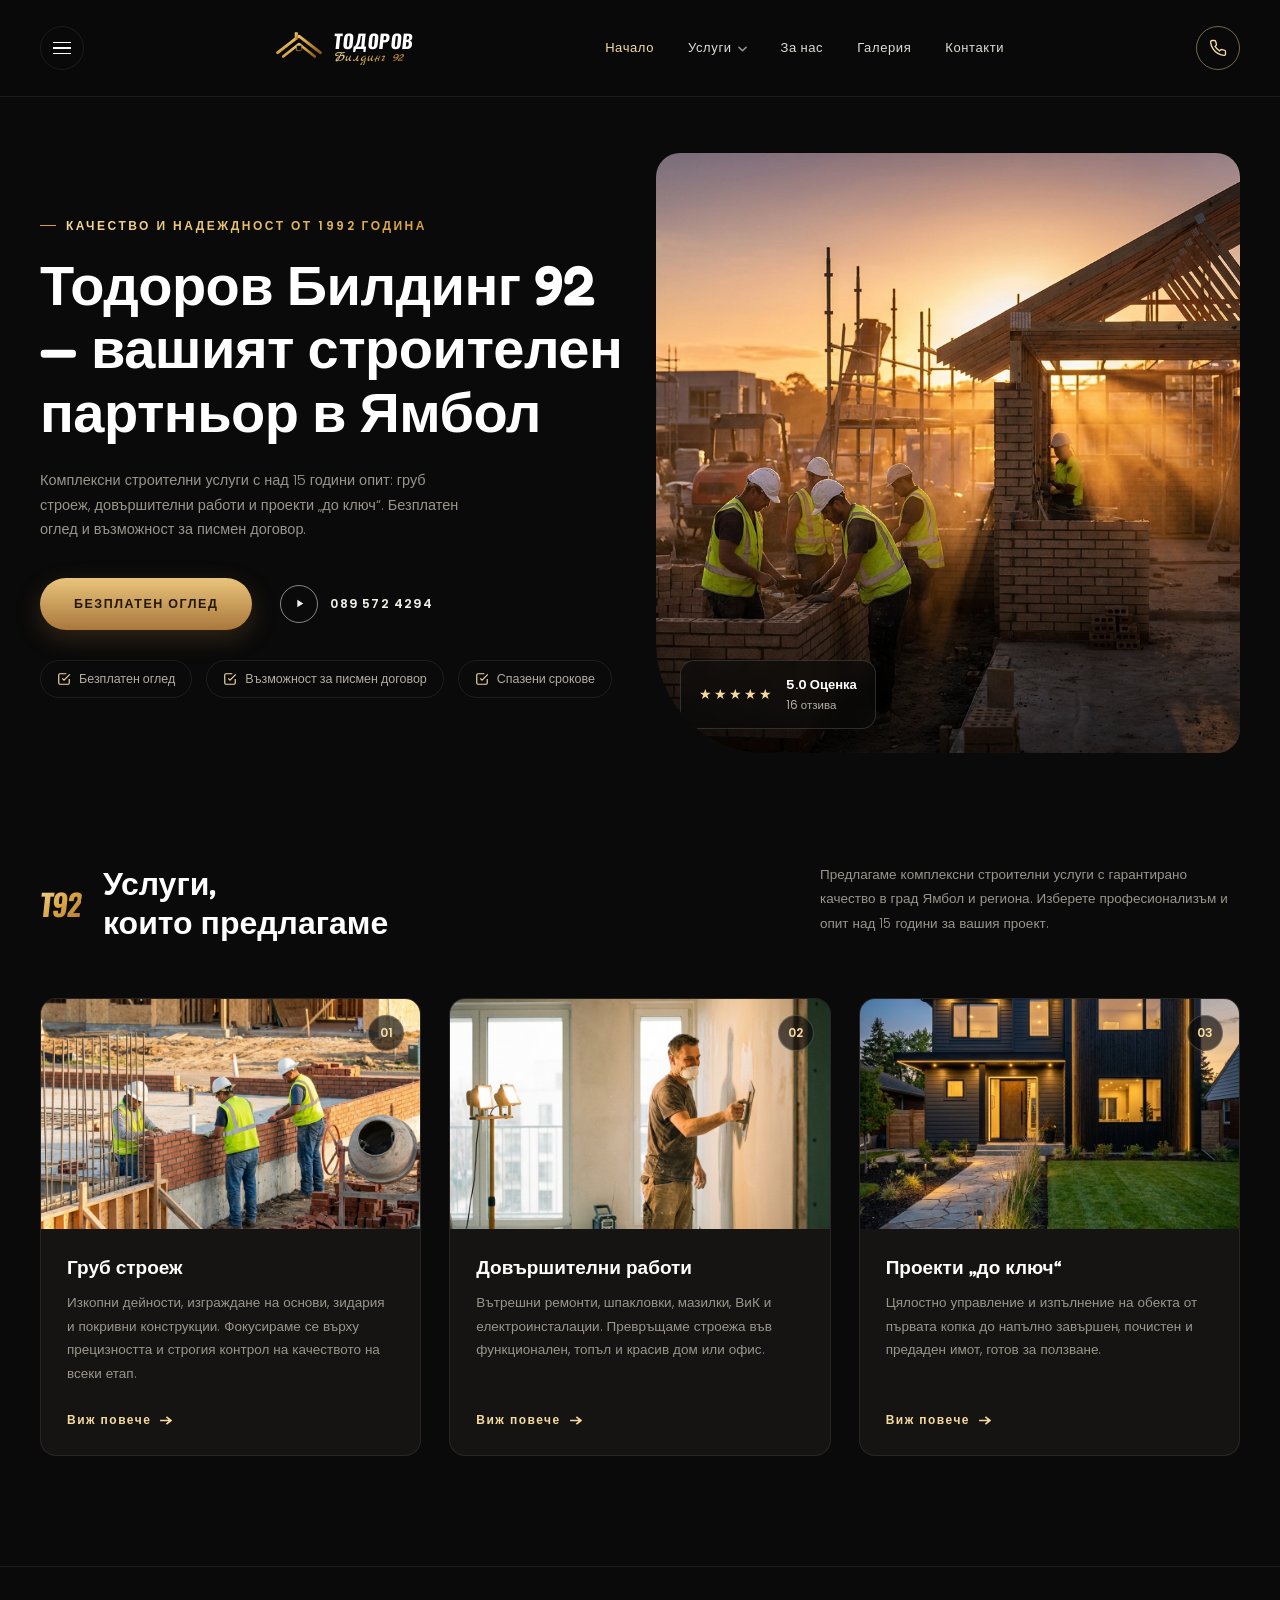
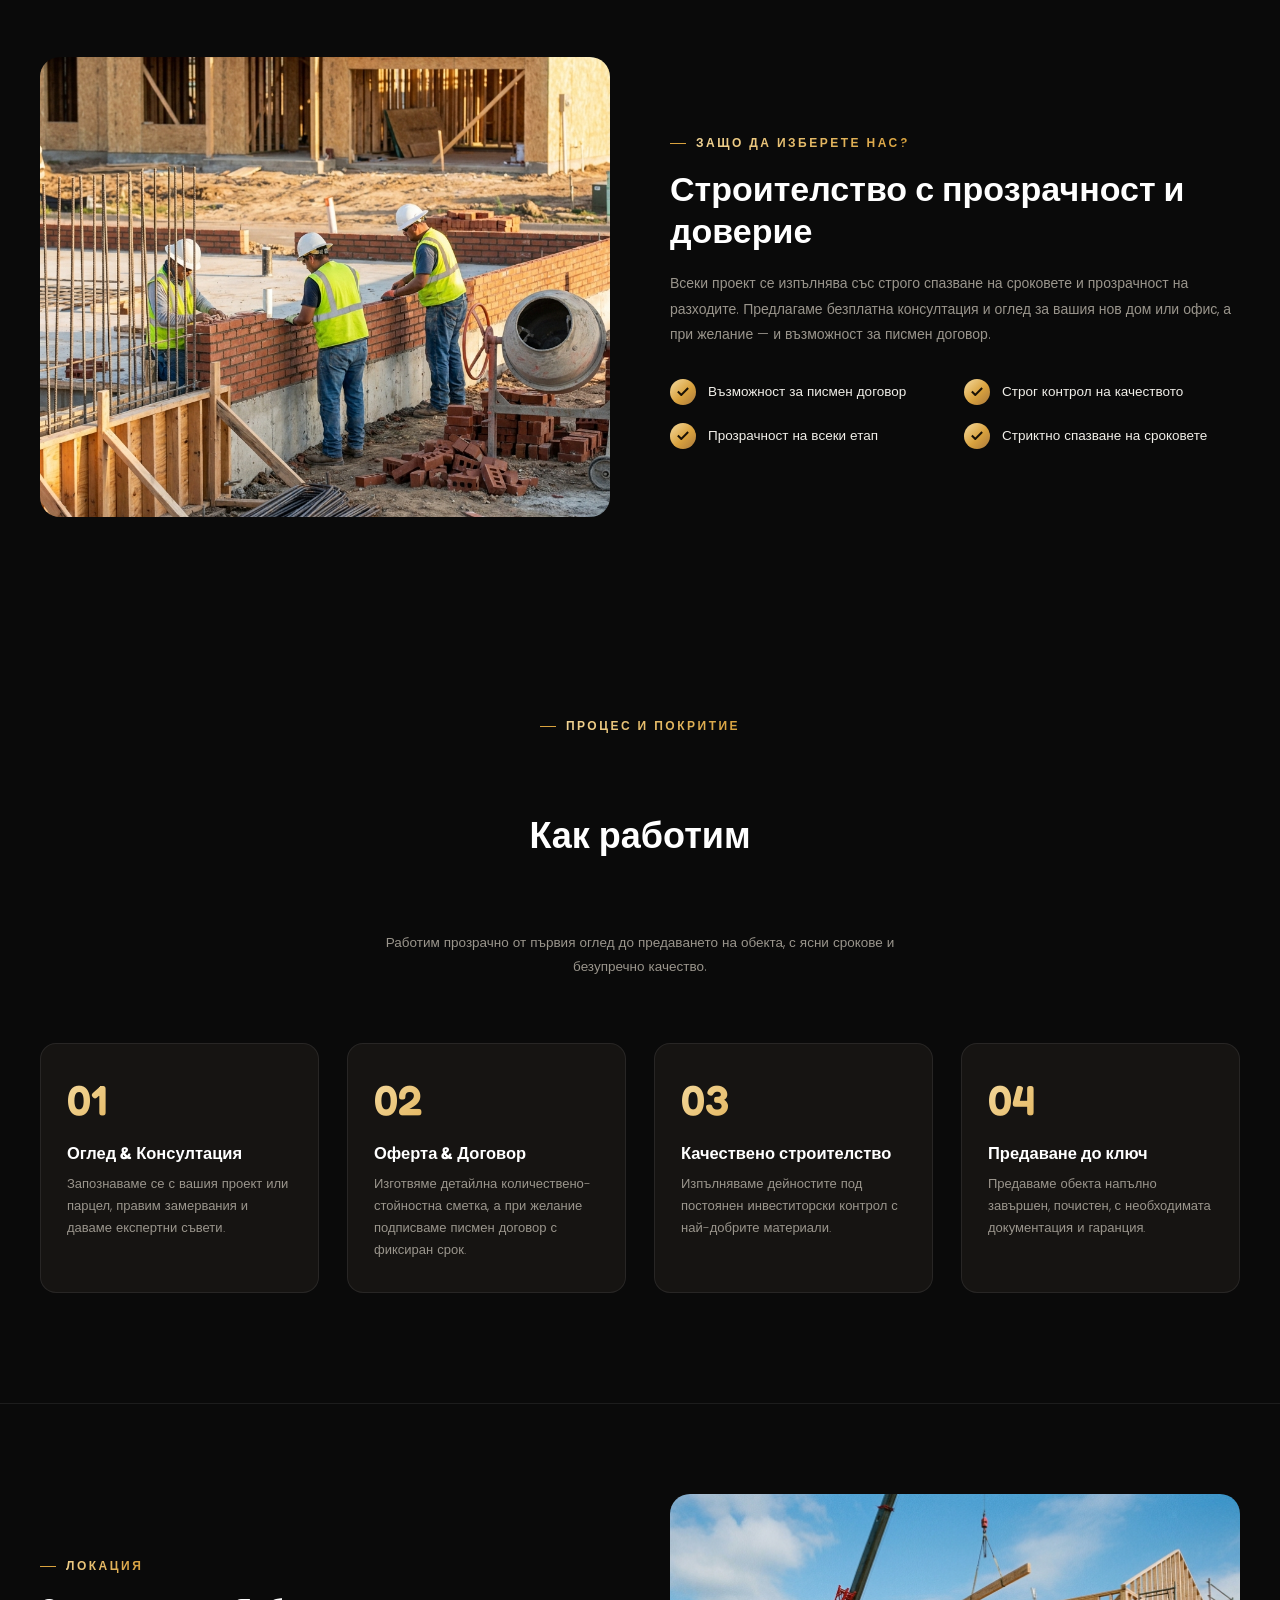
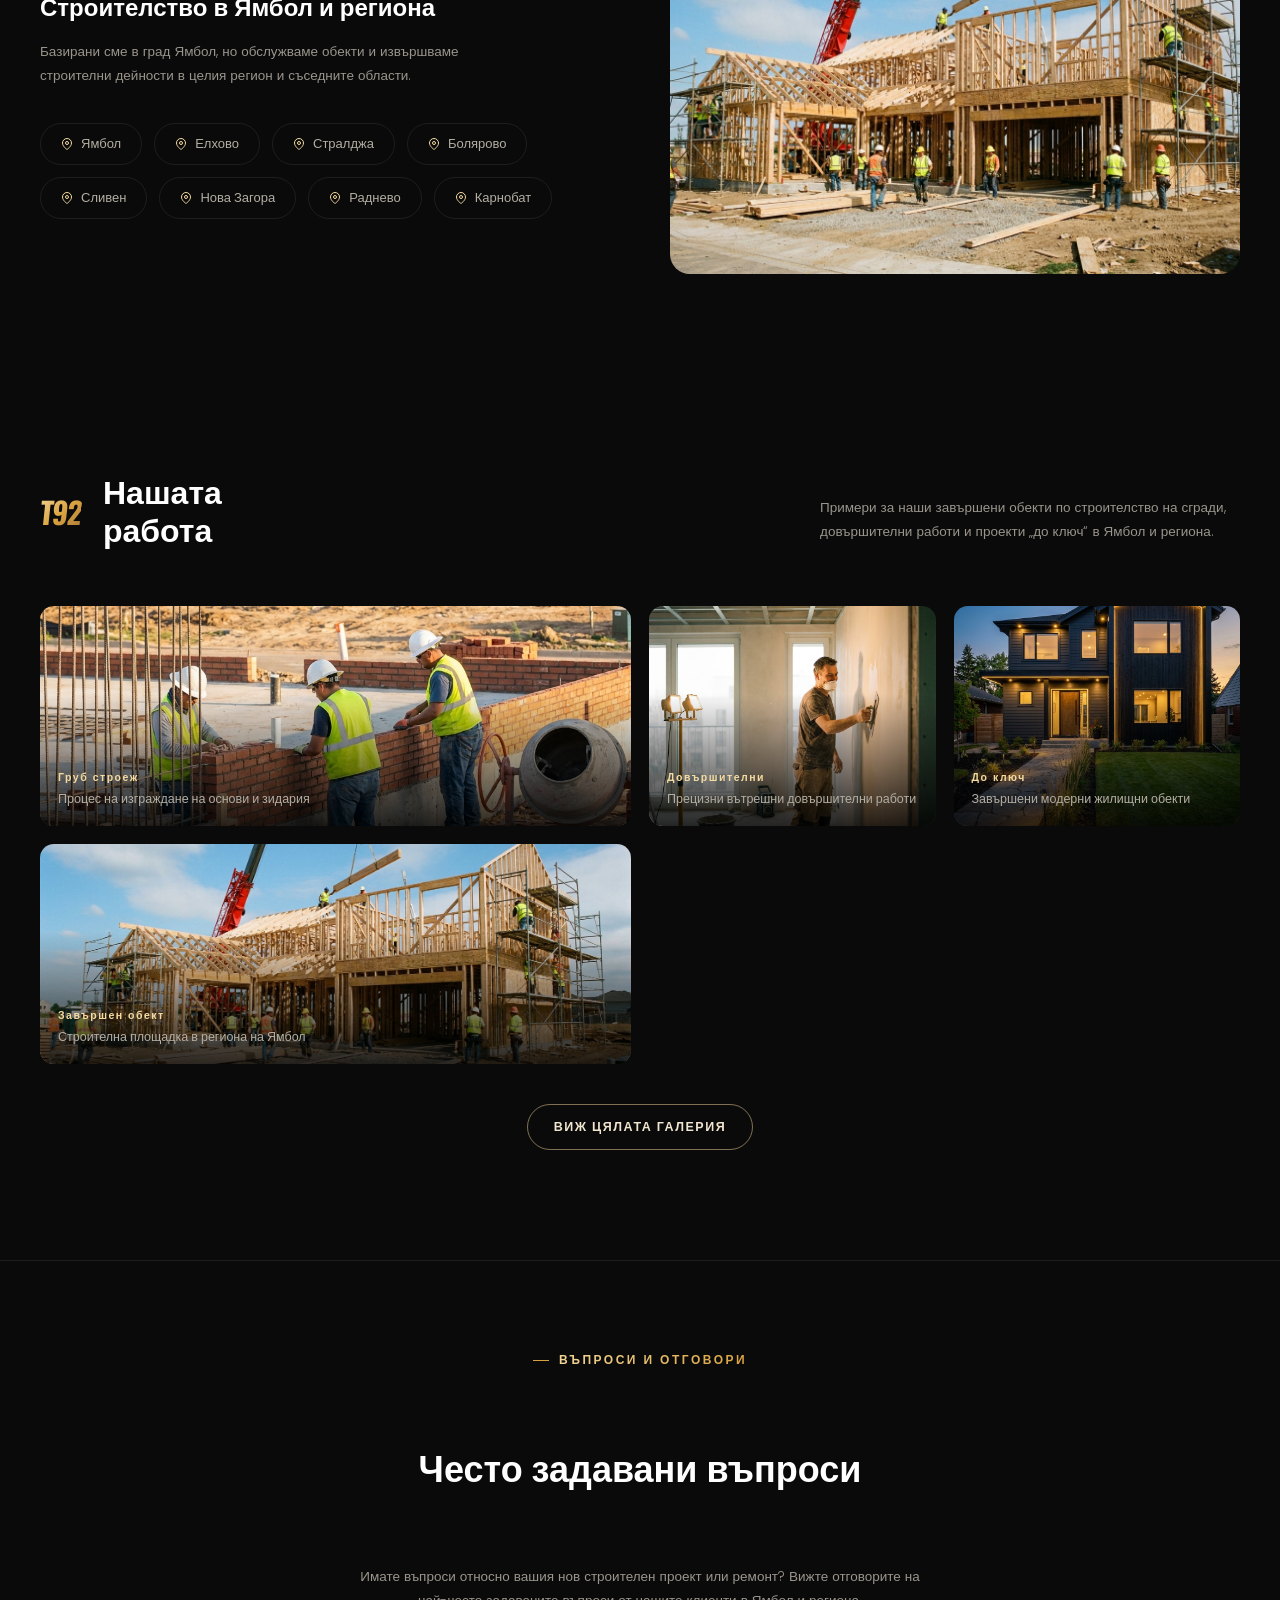
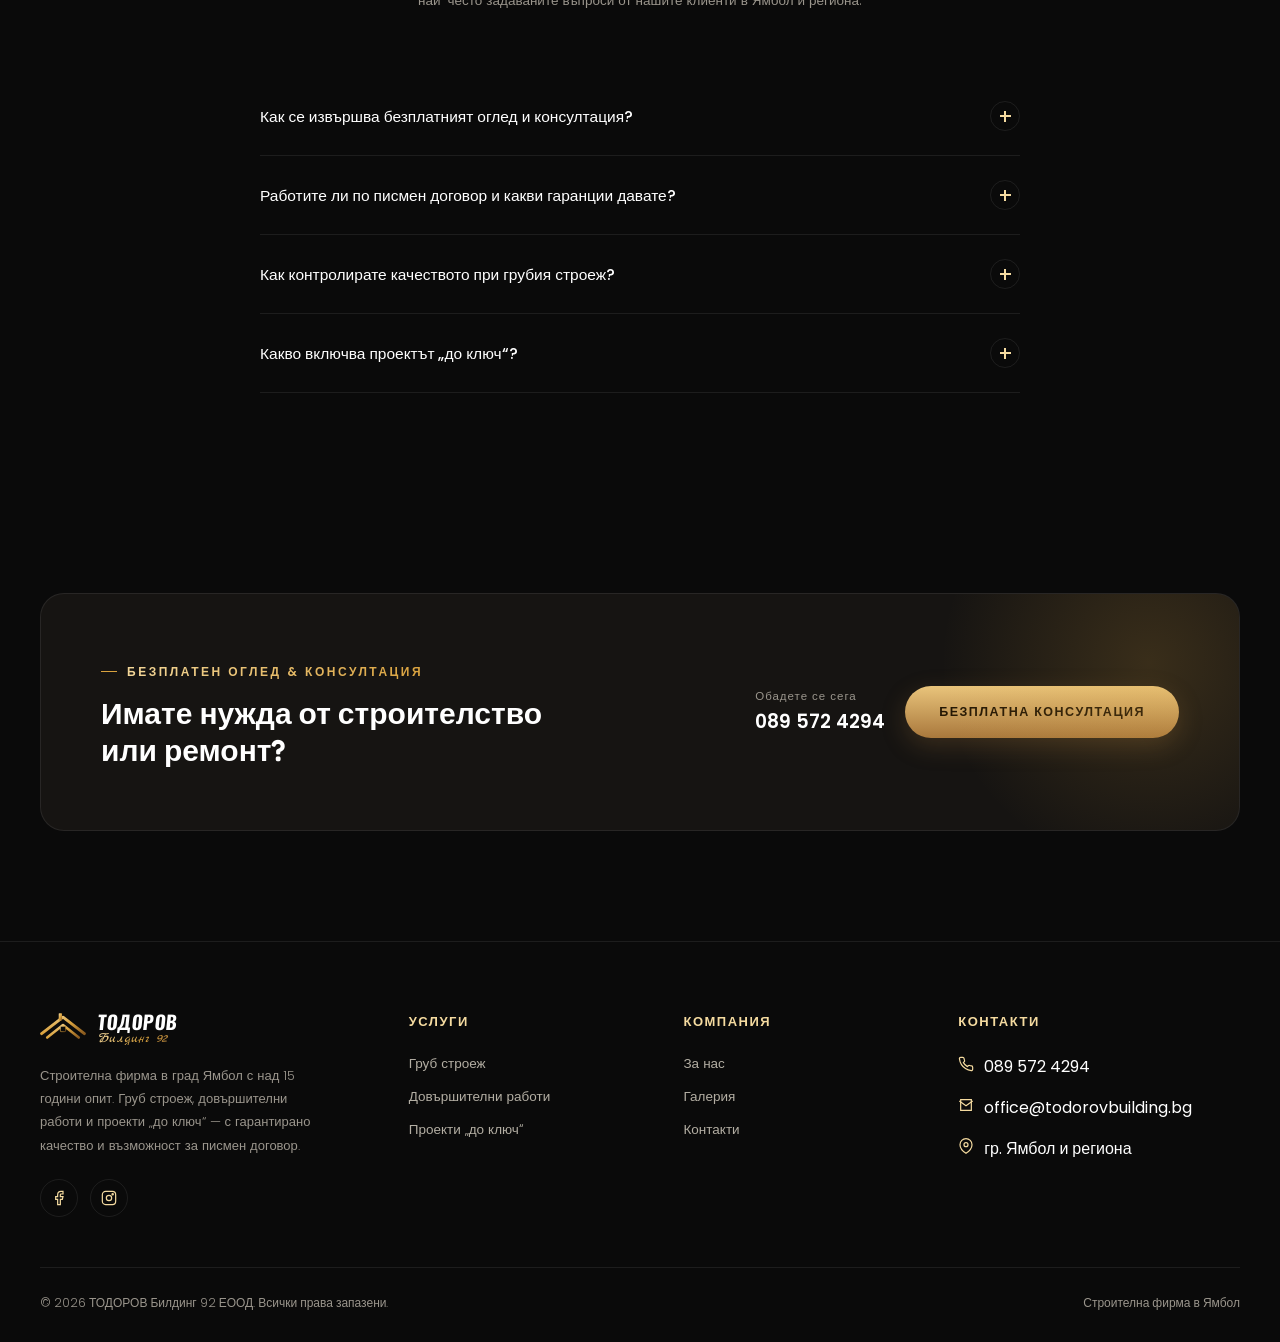
==== index.html @ 4de42c84 "Initial commit: new Todorov Building 92 website Black and gold construction company site with home, " ====
<!DOCTYPE html>
<html lang="bg">
<head>
<meta charset="UTF-8">
<meta name="viewport" content="width=device-width, initial-scale=1.0">
<title>ТОДОРОВ Билдинг 92 ЕООД – Строителна фирма в Ямбол</title>
<meta name="description" content="Строителна фирма ТОДОРОВ Билдинг 92 ЕООД – Ямбол. Комплексни строителни услуги с над 15 години опит: груб строеж, довършителни работи и проекти „до ключ“.">
<link rel="preconnect" href="https://fonts.googleapis.com">
<link rel="preconnect" href="https://fonts.gstatic.com" crossorigin>
<link href="https://fonts.googleapis.com/css2?family=Fredoka:wght@500;600;700&family=Oswald:wght@600;700&family=Marck+Script&family=Poppins:ital,wght@0,300;0,400;0,500;0,600;0,700;1,400&display=swap" rel="stylesheet">
<link rel="stylesheet" href="style.css">
</head>
<body>

<header class="site-header">
  <div class="container header-inner">
    <button class="hamburger mobile-only" aria-label="Меню">
      <span></span><span></span><span></span>
    </button>

    <a href="index.html" class="brand">
      <svg class="brand-roof" viewBox="0 0 140 100" xmlns="http://www.w3.org/2000/svg">
        <defs>
          <linearGradient id="roofGradHead" x1="0" y1="0" x2="1" y2="1">
            <stop offset="0" stop-color="#f5dba0"/>
            <stop offset="0.5" stop-color="#d9a23e"/>
            <stop offset="1" stop-color="#8a5a1e"/>
          </linearGradient>
        </defs>
        <path d="M5,64 L70,14 L135,64" fill="none" stroke="url(#roofGradHead)" stroke-width="9" stroke-linecap="round" stroke-linejoin="round"/>
        <path d="M22,76 L70,38 L118,76" fill="none" stroke="url(#roofGradHead)" stroke-width="8" stroke-linecap="round" stroke-linejoin="round"/>
        <rect x="57" y="2" width="10" height="22" rx="1.5" fill="url(#roofGradHead)"/>
        <rect x="62" y="42" width="16" height="16" rx="2" fill="#0a0a0a" stroke="url(#roofGradHead)" stroke-width="2"/>
        <line x1="70" y1="42" x2="70" y2="58" stroke="url(#roofGradHead)" stroke-width="1.4"/>
        <line x1="62" y1="50" x2="78" y2="50" stroke="url(#roofGradHead)" stroke-width="1.4"/>
      </svg>
      <span class="brand-text">
        <span class="brand-name">ТОДОРОВ</span>
        <span class="brand-sub">Билдинг 92</span>
      </span>
    </a>

    <ul class="main-nav">
      <li><a href="index.html" class="active">Начало</a></li>
      <li class="nav-item-has-dropdown">
        <a href="#">Услуги<svg class="caret" viewBox="0 0 10 6"><path d="M1 1l4 4 4-4"/></svg></a>
        <div class="nav-dropdown">
          <a href="service-rough-construction.html">Груб строеж</a>
          <a href="service-finishing-works.html">Довършителни работи</a>
          <a href="service-turnkey-projects.html">Проекти „до ключ“</a>
        </div>
      </li>
      <li><a href="about.html">За нас</a></li>
      <li><a href="gallery.html">Галерия</a></li>
      <li><a href="contact.html">Контакти</a></li>
    </ul>

    <div class="header-actions">
      <a href="tel:0895724294" class="btn-pill btn-outline header-call">
        <svg viewBox="0 0 24 24" width="14" height="14" stroke="currentColor" fill="none" stroke-width="2"><path d="M22 16.92v3a2 2 0 0 1-2.18 2 19.79 19.79 0 0 1-8.63-3.07 19.5 19.5 0 0 1-6-6 19.79 19.79 0 0 1-3.07-8.67A2 2 0 0 1 4.11 2h3a2 2 0 0 1 2 1.72 12.84 12.84 0 0 0 .7 2.81 2 2 0 0 1-.45 2.11L8.09 9.91a16 16 0 0 0 6 6l1.27-1.27a2 2 0 0 1 2.11-.45 12.84 12.84 0 0 0 2.81.7A2 2 0 0 1 22 16.92z"/></svg>
        089 572 4294
      </a>
      <a href="tel:0895724294" class="call-icon-btn mobile-only" aria-label="Обадете се">
        <svg viewBox="0 0 24 24"><path d="M22 16.92v3a2 2 0 0 1-2.18 2 19.79 19.79 0 0 1-8.63-3.07 19.5 19.5 0 0 1-6-6 19.79 19.79 0 0 1-3.07-8.67A2 2 0 0 1 4.11 2h3a2 2 0 0 1 2 1.72 12.84 12.84 0 0 0 .7 2.81 2 2 0 0 1-.45 2.11L8.09 9.91a16 16 0 0 0 6 6l1.27-1.27a2 2 0 0 1 2.11-.45 12.84 12.84 0 0 0 2.81.7A2 2 0 0 1 22 16.92z"/></svg>
      </a>
    </div>
  </div>
</header>

<div class="mobile-drawer">
  <div class="mobile-drawer-panel">
    <button class="mobile-drawer-close" aria-label="Затвори">✕</button>
    <a href="index.html">Начало</a>
    <a href="service-rough-construction.html" class="sub-link">— Груб строеж</a>
    <a href="service-finishing-works.html" class="sub-link">— Довършителни работи</a>
    <a href="service-turnkey-projects.html" class="sub-link">— Проекти „до ключ“</a>
    <a href="about.html">За нас</a>
    <a href="gallery.html">Галерия</a>
    <a href="contact.html">Контакти</a>
    <a href="tel:0895724294" class="btn-pill btn-gold">Обадете се: 089 572 4294</a>
  </div>
</div>

<section class="hero">
  <div class="container hero-inner">
    <div class="hero-content">
      <span class="eyebrow">Качество и надеждност от 1992 година</span>
      <h1>Тодоров Билдинг 92 — вашият строителен партньор в Ямбол</h1>
      <p>Комплексни строителни услуги с над 15 години опит: груб строеж, довършителни работи и проекти „до ключ“. Безплатен оглед и възможност за писмен договор.</p>
      <div class="hero-actions">
        <a href="contact.html" class="btn-pill btn-gold">Безплатен оглед</a>
        <a href="tel:0895724294" class="play-link">
          <span class="play-circle"><svg viewBox="0 0 24 24"><path d="M8 5v14l11-7z" fill="currentColor" stroke="none"/></svg></span>
          089 572 4294
        </a>
      </div>
      <div class="hero-badges">
        <span class="hero-badge"><svg viewBox="0 0 24 24"><path d="M9 11l3 3L22 4"/><path d="M21 12v7a2 2 0 0 1-2 2H5a2 2 0 0 1-2-2V5a2 2 0 0 1 2-2h11"/></svg>Безплатен оглед</span>
        <span class="hero-badge"><svg viewBox="0 0 24 24"><path d="M9 11l3 3L22 4"/><path d="M21 12v7a2 2 0 0 1-2 2H5a2 2 0 0 1-2-2V5a2 2 0 0 1 2-2h11"/></svg>Възможност за писмен договор</span>
        <span class="hero-badge"><svg viewBox="0 0 24 24"><path d="M9 11l3 3L22 4"/><path d="M21 12v7a2 2 0 0 1-2 2H5a2 2 0 0 1-2-2V5a2 2 0 0 1 2-2h11"/></svg>Спазени срокове</span>
      </div>
    </div>
    <div class="hero-media">
      <img src="assets/hero-construction.jpg" alt="Строителна площадка Тодоров Билдинг 92">
      <div class="hero-rating">
        <div class="stars">★★★★★</div>
        <div>
          <div style="font-weight:600; font-size:13px;">5.0 Оценка</div>
          <div class="rating-text">16 отзива</div>
        </div>
      </div>
    </div>
  </div>
</section>

<section class="section-pad">
  <div class="container">
    <div class="section-head">
      <div class="section-head-left">
        <span class="brand-icon">Т92</span>
        <h2>Услуги,<br>които предлагаме</h2>
      </div>
      <p class="section-desc">Предлагаме комплексни строителни услуги с гарантирано качество в град Ямбол и региона. Изберете професионализъм и опит над 15 години за вашия проект.</p>
    </div>

    <div class="service-grid">

      <article class="service-card">
        <div class="service-photo">
          <img src="assets/service-rough.png" alt="Груб строеж">
          <span class="service-num">01</span>
        </div>
        <div class="service-body">
          <h3>Груб строеж</h3>
          <p>Изкопни дейности, изграждане на основи, зидария и покривни конструкции. Фокусираме се върху прецизността и строгия контрол на качеството на всеки етап.</p>
        </div>
        <a href="service-rough-construction.html" class="service-link">Виж повече <svg viewBox="0 0 14 10"><path d="M1 5h12M8 1l5 4-5 4"/></svg></a>
      </article>

      <article class="service-card">
        <div class="service-photo">
          <img src="assets/service-finishing.png" alt="Довършителни работи">
          <span class="service-num">02</span>
        </div>
        <div class="service-body">
          <h3>Довършителни работи</h3>
          <p>Вътрешни ремонти, шпакловки, мазилки, ВиК и електроинсталации. Превръщаме строежа във функционален, топъл и красив дом или офис.</p>
        </div>
        <a href="service-finishing-works.html" class="service-link">Виж повече <svg viewBox="0 0 14 10"><path d="M1 5h12M8 1l5 4-5 4"/></svg></a>
      </article>

      <article class="service-card">
        <div class="service-photo">
          <img src="assets/service-turnkey.png" alt="Проекти до ключ">
          <span class="service-num">03</span>
        </div>
        <div class="service-body">
          <h3>Проекти „до ключ“</h3>
          <p>Цялостно управление и изпълнение на обекта от първата копка до напълно завършен, почистен и предаден имот, готов за ползване.</p>
        </div>
        <a href="service-turnkey-projects.html" class="service-link">Виж повече <svg viewBox="0 0 14 10"><path d="M1 5h12M8 1l5 4-5 4"/></svg></a>
      </article>

    </div>
  </div>
</section>

<section class="section-pad tight section-divider">
  <div class="container">
    <div class="why-us">
      <div class="why-us-media">
        <img src="assets/service-rough.png" alt="Строителство с договорна сигурност">
      </div>
      <div class="why-us-content">
        <span class="eyebrow">Защо да изберете нас?</span>
        <h2>Строителство с прозрачност и доверие</h2>
        <p>Всеки проект се изпълнява със строго спазване на сроковете и прозрачност на разходите. Предлагаме безплатна консултация и оглед за вашия нов дом или офис, а при желание — и възможност за писмен договор.</p>
        <div class="feature-list">
          <div class="feature-item"><span class="feature-check"><svg viewBox="0 0 14 10"><path d="M1 5l4 4 8-8"/></svg></span>Възможност за писмен договор</div>
          <div class="feature-item"><span class="feature-check"><svg viewBox="0 0 14 10"><path d="M1 5l4 4 8-8"/></svg></span>Строг контрол на качеството</div>
          <div class="feature-item"><span class="feature-check"><svg viewBox="0 0 14 10"><path d="M1 5l4 4 8-8"/></svg></span>Прозрачност на всеки етап</div>
          <div class="feature-item"><span class="feature-check"><svg viewBox="0 0 14 10"><path d="M1 5l4 4 8-8"/></svg></span>Стриктно спазване на сроковете</div>
        </div>
      </div>
    </div>
  </div>
</section>

<section class="section-pad">
  <div class="container">
    <div class="section-head center">
      <span class="eyebrow">Процес и покритие</span>
      <h2>Как работим</h2>
      <p class="section-desc">Работим прозрачно от първия оглед до предаването на обекта, с ясни срокове и безупречно качество.</p>
    </div>

    <div class="process-grid">
      <div class="process-step">
        <span class="process-num">01</span>
        <h3>Оглед &amp; Консултация</h3>
        <p>Запознаваме се с вашия проект или парцел, правим замервания и даваме експертни съвети.</p>
      </div>
      <div class="process-step">
        <span class="process-num">02</span>
        <h3>Оферта &amp; Договор</h3>
        <p>Изготвяме детайлна количествено-стойностна сметка, а при желание подписваме писмен договор с фиксиран срок.</p>
      </div>
      <div class="process-step">
        <span class="process-num">03</span>
        <h3>Качествено строителство</h3>
        <p>Изпълняваме дейностите под постоянен инвеститорски контрол с най-добрите материали.</p>
      </div>
      <div class="process-step">
        <span class="process-num">04</span>
        <h3>Предаване до ключ</h3>
        <p>Предаваме обекта напълно завършен, почистен, с необходимата документация и гаранция.</p>
      </div>
    </div>
  </div>
</section>

<section class="section-pad tight section-divider">
  <div class="container">
    <div class="locations-wrap">
      <div>
        <span class="eyebrow">Локация</span>
        <h2>Строителство в Ямбол и региона</h2>
        <p class="section-desc" style="margin-top:18px;">Базирани сме в град Ямбол, но обслужваме обекти и извършваме строителни дейности в целия регион и съседните области.</p>
        <div class="location-chips">
          <span class="location-chip"><svg viewBox="0 0 24 24"><path d="M21 10c0 7-9 13-9 13s-9-6-9-13a9 9 0 0118 0z"/><circle cx="12" cy="10" r="3"/></svg>Ямбол</span>
          <span class="location-chip"><svg viewBox="0 0 24 24"><path d="M21 10c0 7-9 13-9 13s-9-6-9-13a9 9 0 0118 0z"/><circle cx="12" cy="10" r="3"/></svg>Елхово</span>
          <span class="location-chip"><svg viewBox="0 0 24 24"><path d="M21 10c0 7-9 13-9 13s-9-6-9-13a9 9 0 0118 0z"/><circle cx="12" cy="10" r="3"/></svg>Стралджа</span>
          <span class="location-chip"><svg viewBox="0 0 24 24"><path d="M21 10c0 7-9 13-9 13s-9-6-9-13a9 9 0 0118 0z"/><circle cx="12" cy="10" r="3"/></svg>Болярово</span>
          <span class="location-chip"><svg viewBox="0 0 24 24"><path d="M21 10c0 7-9 13-9 13s-9-6-9-13a9 9 0 0118 0z"/><circle cx="12" cy="10" r="3"/></svg>Сливен</span>
          <span class="location-chip"><svg viewBox="0 0 24 24"><path d="M21 10c0 7-9 13-9 13s-9-6-9-13a9 9 0 0118 0z"/><circle cx="12" cy="10" r="3"/></svg>Нова Загора</span>
          <span class="location-chip"><svg viewBox="0 0 24 24"><path d="M21 10c0 7-9 13-9 13s-9-6-9-13a9 9 0 0118 0z"/><circle cx="12" cy="10" r="3"/></svg>Раднево</span>
          <span class="location-chip"><svg viewBox="0 0 24 24"><path d="M21 10c0 7-9 13-9 13s-9-6-9-13a9 9 0 0118 0z"/><circle cx="12" cy="10" r="3"/></svg>Карнобат</span>
        </div>
      </div>
      <div class="locations-media">
        <img src="assets/gallery-wide.png" alt="Строителство в региона на Ямбол">
      </div>
    </div>
  </div>
</section>

<section class="section-pad">
  <div class="container">
    <div class="section-head">
      <div class="section-head-left">
        <span class="brand-icon">Т92</span>
        <h2>Нашата<br>работа</h2>
      </div>
      <p class="section-desc">Примери за наши завършени обекти по строителство на сгради, довършителни работи и проекти „до ключ“ в Ямбол и региона.</p>
    </div>

    <div class="gallery-grid">
      <div class="gallery-item wide">
        <img src="assets/service-rough.png" alt="Груб строеж">
        <div class="gallery-caption"><span class="tag">Груб строеж</span><span class="desc">Процес на изграждане на основи и зидария</span></div>
      </div>
      <div class="gallery-item">
        <img src="assets/service-finishing.png" alt="Довършителни дейности">
        <div class="gallery-caption"><span class="tag">Довършителни</span><span class="desc">Прецизни вътрешни довършителни работи</span></div>
      </div>
      <div class="gallery-item">
        <img src="assets/service-turnkey.png" alt="Проекти до ключ">
        <div class="gallery-caption"><span class="tag">До ключ</span><span class="desc">Завършени модерни жилищни обекти</span></div>
      </div>
      <div class="gallery-item wide">
        <img src="assets/gallery-wide.png" alt="Завършен обект">
        <div class="gallery-caption"><span class="tag">Завършен обект</span><span class="desc">Строителна площадка в региона на Ямбол</span></div>
      </div>
    </div>
    <div style="text-align:center; margin-top:40px;">
      <a href="gallery.html" class="btn-pill btn-outline">Виж цялата галерия</a>
    </div>
  </div>
</section>

<section class="section-pad tight section-divider">
  <div class="container">
    <div class="section-head center">
      <span class="eyebrow">Въпроси и отговори</span>
      <h2>Често задавани въпроси</h2>
      <p class="section-desc">Имате въпроси относно вашия нов строителен проект или ремонт? Вижте отговорите на най-често задаваните въпроси от нашите клиенти в Ямбол и региона.</p>
    </div>

    <div class="faq-list">
      <div class="faq-item">
        <button class="faq-question">Как се извършва безплатният оглед и консултация?<span class="icon"></span></button>
        <div class="faq-answer"><p>След като се свържете с нас, уговаряме удобен за Вас ден и час. Нашите строителни инженери и специалисти посещават парцела или обекта, правят необходимите измервания, запознават се с вашите идеи или готови проекти и ви консултират за най-ефективното изпълнение. Това е напълно безплатно.</p></div>
      </div>
      <div class="faq-item">
        <button class="faq-question">Работите ли по писмен договор и какви гаранции давате?<span class="icon"></span></button>
        <div class="faq-answer"><p>Да! При желание от страна на клиента предлагаме възможност за подписване на подробен писмен договор, в който фиксираме бюджета съгласно количествената сметка, графика за плащане и сроковете за изпълнение. За всички дейности получавате гаранция съгласно БДС.</p></div>
      </div>
      <div class="faq-item">
        <button class="faq-question">Как контролирате качеството при грубия строеж?<span class="icon"></span></button>
        <div class="faq-answer"><p>Работим само със сертифицирани доставчици на бетон, арматурно желязо и зидарски материали в региона. Нашите опитни технически ръководители осъществяват непрекъснат контрол на качеството при полагането на армировка, кофраж и наливането на бетон, съгласувайки всеки етап с инвеститора и проекта.</p></div>
      </div>
      <div class="faq-item">
        <button class="faq-question">Какво включва проектът „до ключ“?<span class="icon"></span></button>
        <div class="faq-answer"><p>Проектът „до ключ“ е цялостна услуга – от първата копка до напълно готов и почистен имот. Ние се грижим за изкопите, грубия строеж, полагането на инсталации, довършителните работи (мазилки, шпакловки, настилки, бани) и оформянето на документацията за Акт 15/16. За вас остава само да отключите и да се нанесете.</p></div>
      </div>
    </div>
  </div>
</section>

<section class="section-pad">
  <div class="container">
    <div class="cta-banner">
      <div>
        <span class="eyebrow">Безплатен оглед &amp; консултация</span>
        <h2>Имате нужда от строителство или ремонт?</h2>
      </div>
      <div class="cta-actions">
        <div class="cta-phone">
          <span>Обадете се сега</span>
          <strong>089 572 4294</strong>
        </div>
        <a href="contact.html" class="btn-pill btn-gold">Безплатна консултация</a>
      </div>
    </div>
  </div>
</section>

<footer class="site-footer">
  <div class="container">
    <div class="footer-grid">
      <div class="footer-brand">
        <a href="index.html" class="brand">
          <svg class="brand-roof" viewBox="0 0 140 100" xmlns="http://www.w3.org/2000/svg">
            <defs>
              <linearGradient id="roofGradFoot" x1="0" y1="0" x2="1" y2="1">
                <stop offset="0" stop-color="#f5dba0"/>
                <stop offset="0.5" stop-color="#d9a23e"/>
                <stop offset="1" stop-color="#8a5a1e"/>
              </linearGradient>
            </defs>
            <path d="M5,64 L70,14 L135,64" fill="none" stroke="url(#roofGradFoot)" stroke-width="9" stroke-linecap="round" stroke-linejoin="round"/>
            <path d="M22,76 L70,38 L118,76" fill="none" stroke="url(#roofGradFoot)" stroke-width="8" stroke-linecap="round" stroke-linejoin="round"/>
            <rect x="57" y="2" width="10" height="22" rx="1.5" fill="url(#roofGradFoot)"/>
            <rect x="62" y="42" width="16" height="16" rx="2" fill="#0a0a0a" stroke="url(#roofGradFoot)" stroke-width="2"/>
            <line x1="70" y1="42" x2="70" y2="58" stroke="url(#roofGradFoot)" stroke-width="1.4"/>
            <line x1="62" y1="50" x2="78" y2="50" stroke="url(#roofGradFoot)" stroke-width="1.4"/>
          </svg>
          <span class="brand-text">
            <span class="brand-name">ТОДОРОВ</span>
            <span class="brand-sub">Билдинг 92</span>
          </span>
        </a>
        <p>Строителна фирма в град Ямбол с над 15 години опит. Груб строеж, довършителни работи и проекти „до ключ“ — с гарантирано качество и възможност за писмен договор.</p>
        <div class="footer-social">
          <a href="#" aria-label="Facebook"><svg viewBox="0 0 24 24"><path d="M18 2h-3a5 5 0 0 0-5 5v3H7v4h3v8h4v-8h3l1-4h-4V7a1 1 0 0 1 1-1h3z"/></svg></a>
          <a href="#" aria-label="Instagram"><svg viewBox="0 0 24 24"><rect x="2" y="2" width="20" height="20" rx="5"/><circle cx="12" cy="12" r="4"/><circle cx="17.5" cy="6.5" r="1"/></svg></a>
        </div>
      </div>
      <div class="footer-col">
        <h4>Услуги</h4>
        <ul>
          <li><a href="service-rough-construction.html">Груб строеж</a></li>
          <li><a href="service-finishing-works.html">Довършителни работи</a></li>
          <li><a href="service-turnkey-projects.html">Проекти „до ключ“</a></li>
        </ul>
      </div>
      <div class="footer-col">
        <h4>Компания</h4>
        <ul>
          <li><a href="about.html">За нас</a></li>
          <li><a href="gallery.html">Галерия</a></li>
          <li><a href="contact.html">Контакти</a></li>
        </ul>
      </div>
      <div class="footer-col">
        <h4>Контакти</h4>
        <div class="footer-contact-item">
          <svg viewBox="0 0 24 24"><path d="M22 16.92v3a2 2 0 0 1-2.18 2 19.79 19.79 0 0 1-8.63-3.07 19.5 19.5 0 0 1-6-6 19.79 19.79 0 0 1-3.07-8.67A2 2 0 0 1 4.11 2h3a2 2 0 0 1 2 1.72 12.84 12.84 0 0 0 .7 2.81 2 2 0 0 1-.45 2.11L8.09 9.91a16 16 0 0 0 6 6l1.27-1.27a2 2 0 0 1 2.11-.45 12.84 12.84 0 0 0 2.81.7A2 2 0 0 1 22 16.92z"/></svg>
          <span>089 572 4294</span>
        </div>
        <div class="footer-contact-item">
          <svg viewBox="0 0 24 24"><path d="M4 4h16v16H4z"/><path d="M22 6l-10 7L2 6"/></svg>
          <span>office@todorovbuilding.bg</span>
        </div>
        <div class="footer-contact-item">
          <svg viewBox="0 0 24 24"><path d="M21 10c0 7-9 13-9 13s-9-6-9-13a9 9 0 0118 0z"/><circle cx="12" cy="10" r="3"/></svg>
          <span>гр. Ямбол и региона</span>
        </div>
      </div>
    </div>
    <div class="footer-bottom">
      <span>© 2026 ТОДОРОВ Билдинг 92 ЕООД. Всички права запазени.</span>
      <span>Строителна фирма в Ямбол</span>
    </div>
  </div>
</footer>

<script src="script.js"></script>
</body>
</html>
---- style.css ----
:root {
  --bg: #0a0a0a;
  --bg-soft: #131313;
  --bg-card: #161412;
  --line: rgba(255,255,255,0.08);
  --gold-1: #f5dba0;
  --gold-2: #d9a23e;
  --gold-3: #8a5a1e;
  --gold-grad: linear-gradient(135deg, #f5dba0 0%, #d9a23e 55%, #a9783c 100%);
  --gold-grad-soft: linear-gradient(180deg, #e9c47b 0%, #a9783c 100%);
  --text-white: #ffffff;
  --text-muted: #9a958c;
  --text-muted-2: #b3aea3;
}

* { margin: 0; padding: 0; box-sizing: border-box; }

html { scroll-behavior: smooth; }

body {
  background: var(--bg);
  color: var(--text-white);
  font-family: 'Poppins', sans-serif;
  -webkit-font-smoothing: antialiased;
  overflow-x: hidden;
}

.container {
  max-width: 1320px;
  margin: 0 auto;
  padding: 0 40px;
}

a { text-decoration: none; color: inherit; }
ul { list-style: none; }
img { max-width: 100%; display: block; }

svg.caret { width: 9px; height: 6px; fill: none; stroke: currentColor; stroke-width: 1.6; stroke-linecap: round; stroke-linejoin: round; }

section { position: relative; }

.eyebrow {
  display: inline-flex;
  align-items: center;
  gap: 10px;
  font-size: 12px;
  letter-spacing: 2.5px;
  font-weight: 600;
  text-transform: uppercase;
  background: linear-gradient(90deg, var(--gold-1), var(--gold-2));
  -webkit-background-clip: text;
  background-clip: text;
  color: transparent;
  margin-bottom: 18px;
}

.eyebrow::before {
  content: "";
  width: 16px;
  height: 1px;
  background: var(--gold-2);
}

h1, h2, h3 {
  font-family: 'Fredoka', sans-serif;
  font-weight: 600;
  color: #fff;
}

/* ---------- Buttons ---------- */

.btn-pill {
  display: inline-flex;
  align-items: center;
  justify-content: center;
  gap: 8px;
  border-radius: 999px;
  font-size: 12.5px;
  letter-spacing: 1.5px;
  font-weight: 600;
  text-transform: uppercase;
  white-space: nowrap;
  cursor: pointer;
  border: none;
}

.btn-outline {
  border: 1px solid rgba(225, 197, 145, 0.55);
  color: #f1e6cf;
  padding: 13px 26px;
  background: transparent;
}

.btn-gold {
  background: var(--gold-grad-soft);
  color: #241704;
  padding: 17px 34px;
  box-shadow: 0 8px 24px rgba(169, 120, 60, 0.25);
}

.btn-gold.small { padding: 13px 24px; }

/* ---------- Header ---------- */

.site-header {
  padding: 26px 0;
  position: sticky;
  top: 0;
  z-index: 100;
  background: rgba(10,10,10,0.88);
  backdrop-filter: blur(10px);
  border-bottom: 1px solid var(--line);
}

.header-inner {
  display: flex;
  align-items: center;
  justify-content: space-between;
  gap: 24px;
}

.brand {
  display: flex;
  align-items: center;
  gap: 12px;
}

.brand-roof { width: 46px; height: 34px; flex-shrink: 0; }

.brand-text {
  display: flex;
  flex-direction: column;
  line-height: 1;
}

.brand-name {
  font-family: 'Oswald', sans-serif;
  font-weight: 700;
  font-size: 19px;
  letter-spacing: 0.5px;
  color: #fff;
  transform: skewX(-6deg);
}

.brand-sub {
  font-family: 'Marck Script', cursive;
  font-size: 13.5px;
  background: var(--gold-grad);
  -webkit-background-clip: text;
  background-clip: text;
  color: transparent;
  margin-top: 1px;
}

.main-nav {
  display: flex;
  align-items: center;
  gap: 34px;
  font-size: 13px;
  letter-spacing: 0.6px;
  font-weight: 500;
  color: #f1efe9;
}

.main-nav > li { position: relative; }

.main-nav a {
  display: flex;
  align-items: center;
  gap: 6px;
  opacity: 0.92;
  transition: opacity 0.2s;
  padding: 8px 0;
}

.main-nav a:hover, .main-nav a.active { opacity: 1; color: var(--gold-1); }
.main-nav svg { opacity: 0.7; margin-top: 1px; }

.nav-dropdown {
  position: absolute;
  top: 100%;
  left: -20px;
  background: #151311;
  border: 1px solid var(--line);
  border-radius: 12px;
  padding: 10px;
  min-width: 230px;
  opacity: 0;
  visibility: hidden;
  transform: translateY(6px);
  transition: all 0.18s ease;
  box-shadow: 0 20px 40px rgba(0,0,0,0.5);
}

.nav-item-has-dropdown:hover .nav-dropdown {
  opacity: 1;
  visibility: visible;
  transform: translateY(0);
}

.nav-dropdown a {
  padding: 10px 12px;
  border-radius: 8px;
  font-size: 13px;
  white-space: nowrap;
  display: block;
}

.nav-dropdown a:hover { background: rgba(217,162,62,0.1); }

.header-actions { display: flex; align-items: center; gap: 16px; }

.header-call {
  display: none;
}

/* mobile-only elements */
.mobile-only { display: none; }

.hamburger {
  width: 44px;
  height: 44px;
  border-radius: 50%;
  border: 1px solid var(--line);
  display: flex;
  flex-direction: column;
  align-items: center;
  justify-content: center;
  gap: 4px;
  background: transparent;
}

.hamburger span { width: 18px; height: 1.5px; background: #fff; display: block; }

.call-icon-btn {
  width: 44px;
  height: 44px;
  border-radius: 50%;
  border: 1px solid rgba(225,197,145,0.5);
  display: flex;
  align-items: center;
  justify-content: center;
}

.call-icon-btn svg { width: 18px; height: 18px; stroke: var(--gold-1); fill: none; stroke-width: 1.8; }

/* Mobile nav drawer */
.mobile-drawer {
  position: fixed;
  inset: 0;
  background: rgba(0,0,0,0.6);
  z-index: 200;
  opacity: 0;
  visibility: hidden;
  transition: opacity 0.25s ease;
}

.mobile-drawer.open { opacity: 1; visibility: visible; }

.mobile-drawer-panel {
  position: absolute;
  top: 0; left: 0;
  width: 78%;
  max-width: 340px;
  height: 100%;
  background: #0e0d0c;
  padding: 30px 28px;
  transform: translateX(-100%);
  transition: transform 0.3s ease;
  display: flex;
  flex-direction: column;
  gap: 6px;
}

.mobile-drawer.open .mobile-drawer-panel { transform: translateX(0); }

.mobile-drawer-close {
  align-self: flex-end;
  width: 36px; height: 36px;
  border-radius: 50%;
  border: 1px solid var(--line);
  color: #fff;
  font-size: 18px;
  margin-bottom: 20px;
  background: transparent;
}

.mobile-drawer-panel a {
  padding: 14px 4px;
  font-size: 15px;
  font-weight: 500;
  border-bottom: 1px solid var(--line);
  color: #f1efe9;
}

.mobile-drawer-panel .sub-link { padding-left: 18px; font-size: 13.5px; color: var(--text-muted-2); border-bottom: none; }

.mobile-drawer-panel .btn-gold { margin-top: 24px; }

/* ---------- Hero (shared lower-page hero) ---------- */

.page-hero {
  padding: 64px 0 70px;
  background: radial-gradient(circle at 80% 0%, rgba(217,162,62,0.12), transparent 60%);
  border-bottom: 1px solid var(--line);
}

.page-hero .eyebrow { margin-bottom: 14px; }

.page-hero h1 {
  font-size: 42px;
  line-height: 1.18;
  max-width: 700px;
}

.page-hero p {
  margin-top: 18px;
  max-width: 560px;
  font-size: 14.5px;
  line-height: 1.7;
  color: var(--text-muted);
  font-weight: 300;
}

.breadcrumb {
  display: flex;
  align-items: center;
  gap: 8px;
  font-size: 12.5px;
  color: var(--text-muted);
  margin-bottom: 22px;
  letter-spacing: 0.5px;
}

.breadcrumb a { color: var(--text-muted-2); }
.breadcrumb a:hover { color: var(--gold-1); }
.breadcrumb span.sep { opacity: 0.5; }
.breadcrumb span.current { color: var(--gold-1); }

/* ---------- Home Hero ---------- */

.hero { padding-top: 56px; padding-bottom: 0; }

.hero-inner {
  display: grid;
  grid-template-columns: 1.02fr 1fr;
  align-items: center;
  gap: 20px;
}

.hero-badges {
  display: flex;
  flex-wrap: wrap;
  gap: 14px;
  margin-top: 30px;
}

.hero-badge {
  display: flex;
  align-items: center;
  gap: 8px;
  font-size: 12.5px;
  color: var(--text-muted-2);
  font-weight: 400;
  border: 1px solid var(--line);
  padding: 9px 16px;
  border-radius: 999px;
}

.hero-badge svg { width: 14px; height: 14px; stroke: var(--gold-1); fill: none; stroke-width: 2; }

.hero-content h1 {
  font-size: 56px;
  line-height: 1.14;
  letter-spacing: -0.5px;
}

.hero-content p {
  margin-top: 24px;
  max-width: 420px;
  font-size: 14.5px;
  line-height: 1.7;
  color: var(--text-muted);
  font-weight: 300;
}

.hero-actions {
  margin-top: 36px;
  display: flex;
  align-items: center;
  gap: 28px;
  flex-wrap: wrap;
}

.play-link {
  display: flex;
  align-items: center;
  gap: 12px;
  font-size: 12.5px;
  letter-spacing: 1.2px;
  font-weight: 600;
  color: #f1efe9;
}

.play-circle {
  width: 38px;
  height: 38px;
  border-radius: 50%;
  border: 1px solid rgba(255,255,255,0.5);
  display: flex;
  align-items: center;
  justify-content: center;
}

.play-circle svg { width: 13px; height: 13px; stroke: var(--gold-1); fill: none; stroke-width: 2; }

.hero-media {
  position: relative;
  height: 600px;
  border-radius: 24px 24px 24px 110px;
  overflow: hidden;
}

.hero-media img { width: 100%; height: 100%; object-fit: cover; }

.hero-media::after {
  content: "";
  position: absolute; inset: 0;
  background: linear-gradient(180deg, rgba(0,0,0,0) 55%, rgba(0,0,0,0.55) 100%);
}

.hero-rating {
  position: absolute;
  left: 24px;
  bottom: 24px;
  z-index: 2;
  background: rgba(10,10,10,0.7);
  backdrop-filter: blur(6px);
  border: 1px solid rgba(255,255,255,0.15);
  border-radius: 14px;
  padding: 14px 18px;
  display: flex;
  align-items: center;
  gap: 12px;
}

.hero-rating .stars { color: var(--gold-1); font-size: 14px; letter-spacing: 2px; }
.hero-rating .rating-text { font-size: 11.5px; color: var(--text-muted-2); margin-top: 2px; }

/* ---------- Section heading pattern ---------- */

.section-head {
  display: flex;
  justify-content: space-between;
  align-items: flex-end;
  gap: 60px;
  margin-bottom: 56px;
}

.section-head.center {
  flex-direction: column;
  align-items: center;
  text-align: center;
  margin-bottom: 64px;
}

.section-head-left { display: flex; align-items: center; gap: 22px; }

.brand-icon {
  font-family: 'Oswald', sans-serif;
  font-weight: 700;
  font-size: 30px;
  letter-spacing: -1px;
  background: var(--gold-grad);
  -webkit-background-clip: text;
  background-clip: text;
  color: transparent;
  transform: skewX(-6deg);
}

.section-head h2 { font-size: 32px; line-height: 1.2; }
.section-head.center h2 { font-size: 36px; max-width: 620px; }

.section-desc {
  max-width: 420px;
  font-size: 13.5px;
  line-height: 1.8;
  color: var(--text-muted);
  font-weight: 300;
  padding-bottom: 6px;
}

.section-head.center .section-desc { max-width: 560px; padding-bottom: 0; margin-top: 14px; }

.section-pad { padding: 110px 0; }
.section-pad.tight { padding: 90px 0; }

.section-divider { border-top: 1px solid var(--line); }

/* ---------- Service cards (home preview) ---------- */

.service-grid {
  display: grid;
  grid-template-columns: repeat(3, 1fr);
  gap: 28px;
}

.service-card {
  background: var(--bg-card);
  border: 1px solid var(--line);
  border-radius: 16px;
  overflow: hidden;
  display: flex;
  flex-direction: column;
  transition: border-color 0.2s, transform 0.2s;
}

.service-card:hover { border-color: rgba(217,162,62,0.4); transform: translateY(-4px); }

.service-photo { height: 230px; position: relative; overflow: hidden; }
.service-photo img { width: 100%; height: 100%; object-fit: cover; }

.service-num {
  position: absolute;
  top: 16px; right: 16px;
  width: 36px; height: 36px;
  border-radius: 50%;
  background: rgba(10,10,10,0.65);
  border: 1px solid rgba(255,255,255,0.2);
  display: flex; align-items: center; justify-content: center;
  font-size: 12px; color: var(--gold-1); font-weight: 600;
}

.service-body { padding: 26px 26px 8px; flex: 1; }
.service-body h3 { font-size: 19px; margin-bottom: 12px; }
.service-body p { font-size: 13.5px; line-height: 1.75; color: var(--text-muted); font-weight: 300; }

.service-link {
  margin: 18px 26px 26px;
  display: inline-flex;
  align-items: center;
  gap: 8px;
  font-size: 12px;
  letter-spacing: 1.5px;
  font-weight: 600;
  color: var(--gold-1);
}

.service-link svg { width: 13px; height: 9px; stroke: var(--gold-1); fill: none; stroke-width: 1.8; transition: transform 0.2s; }
.service-card:hover .service-link svg { transform: translateX(4px); }

/* ---------- Why us ---------- */

.why-us {
  display: grid;
  grid-template-columns: 1fr 1fr;
  gap: 60px;
  align-items: center;
}

.why-us-media {
  position: relative;
  border-radius: 20px;
  overflow: hidden;
  height: 460px;
}

.why-us-media img { width: 100%; height: 100%; object-fit: cover; }

.why-us-content .eyebrow { margin-bottom: 16px; }
.why-us-content h2 { font-size: 34px; line-height: 1.22; margin-bottom: 20px; }
.why-us-content > p { font-size: 14px; line-height: 1.8; color: var(--text-muted); font-weight: 300; margin-bottom: 32px; }

.feature-list { display: grid; grid-template-columns: 1fr 1fr; gap: 18px; }

.feature-item {
  display: flex;
  align-items: center;
  gap: 12px;
  font-size: 13.5px;
  color: #f1efe9;
}

.feature-check {
  width: 26px; height: 26px;
  border-radius: 50%;
  background: var(--gold-grad);
  display: flex; align-items: center; justify-content: center;
  flex-shrink: 0;
}

.feature-check svg { width: 12px; height: 9px; stroke: #1a1206; fill: none; stroke-width: 2.4; }

/* ---------- Process ---------- */

.process-grid {
  display: grid;
  grid-template-columns: repeat(4, 1fr);
  gap: 28px;
}

.process-step { position: relative; padding: 30px 26px; background: var(--bg-card); border: 1px solid var(--line); border-radius: 16px; }

.process-num {
  font-family: 'Fredoka', sans-serif;
  font-size: 42px;
  font-weight: 600;
  background: var(--gold-grad);
  -webkit-background-clip: text;
  background-clip: text;
  color: transparent;
  margin-bottom: 18px;
  display: block;
}

.process-step h3 { font-size: 16.5px; margin-bottom: 10px; }
.process-step p { font-size: 13px; line-height: 1.7; color: var(--text-muted); font-weight: 300; }

/* ---------- Locations ---------- */

.locations-wrap {
  display: grid;
  grid-template-columns: 1fr 1fr;
  gap: 60px;
  align-items: center;
}

.location-chips { display: flex; flex-wrap: wrap; gap: 12px; margin-top: 28px; }

.location-chip {
  border: 1px solid var(--line);
  border-radius: 999px;
  padding: 10px 20px;
  font-size: 13px;
  color: var(--text-muted-2);
  display: flex; align-items: center; gap: 8px;
}

.location-chip svg { width: 12px; height: 12px; stroke: var(--gold-1); fill: none; stroke-width: 2; }

.locations-media { height: 380px; border-radius: 20px; overflow: hidden; position: relative; }
.locations-media img { width: 100%; height: 100%; object-fit: cover; }

/* ---------- Gallery ---------- */

.gallery-grid {
  display: grid;
  grid-template-columns: repeat(4, 1fr);
  grid-auto-rows: 220px;
  gap: 18px;
}

.gallery-item { border-radius: 14px; overflow: hidden; position: relative; }
.gallery-item img { width: 100%; height: 100%; object-fit: cover; transition: transform 0.4s; }
.gallery-item:hover img { transform: scale(1.06); }

.gallery-item.wide { grid-column: span 2; }

.gallery-caption {
  position: absolute; inset: 0;
  display: flex; flex-direction: column; justify-content: flex-end;
  padding: 18px;
  background: linear-gradient(180deg, rgba(0,0,0,0) 40%, rgba(0,0,0,0.82) 100%);
}

.gallery-caption .tag {
  font-size: 10.5px;
  letter-spacing: 1.5px;
  font-weight: 600;
  color: var(--gold-1);
  margin-bottom: 4px;
}

.gallery-caption .desc { font-size: 12.5px; color: var(--text-muted-2); font-weight: 300; }

/* ---------- FAQ ---------- */

.faq-list { max-width: 760px; margin: 0 auto; }

.faq-item {
  border-bottom: 1px solid var(--line);
}

.faq-question {
  width: 100%;
  background: transparent;
  border: none;
  color: #fff;
  font-family: inherit;
  font-size: 15.5px;
  font-weight: 500;
  text-align: left;
  padding: 24px 0;
  display: flex;
  justify-content: space-between;
  align-items: center;
  gap: 20px;
  cursor: pointer;
}

.faq-question .icon {
  width: 30px; height: 30px;
  border-radius: 50%;
  border: 1px solid var(--line);
  display: flex; align-items: center; justify-content: center;
  flex-shrink: 0;
  position: relative;
}

.faq-question .icon::before, .faq-question .icon::after {
  content: "";
  position: absolute;
  background: var(--gold-1);
}

.faq-question .icon::before { width: 11px; height: 1.4px; }
.faq-question .icon::after { width: 1.4px; height: 11px; transition: transform 0.25s; }

.faq-item.open .faq-question .icon::after { transform: scaleY(0); }
.faq-item.open .faq-question { color: var(--gold-1); }

.faq-answer {
  max-height: 0;
  overflow: hidden;
  transition: max-height 0.3s ease;
}

.faq-answer p {
  font-size: 13.5px;
  line-height: 1.8;
  color: var(--text-muted);
  font-weight: 300;
  padding-bottom: 24px;
  max-width: 680px;
}

/* ---------- CTA banner ---------- */

.cta-banner {
  background: var(--bg-card);
  border: 1px solid var(--line);
  border-radius: 24px;
  padding: 60px;
  display: flex;
  justify-content: space-between;
  align-items: center;
  gap: 40px;
  position: relative;
  overflow: hidden;
}

.cta-banner::before {
  content: "";
  position: absolute;
  top: -60%; right: -10%;
  width: 420px; height: 420px;
  background: radial-gradient(circle, rgba(217,162,62,0.18), transparent 70%);
}

.cta-banner h2 { font-size: 30px; max-width: 480px; line-height: 1.25; }
.cta-banner .eyebrow { margin-bottom: 14px; }

.cta-actions { display: flex; align-items: center; gap: 20px; flex-wrap: wrap; }

.cta-phone { display: flex; flex-direction: column; gap: 2px; }
.cta-phone span { font-size: 11.5px; color: var(--text-muted); letter-spacing: 1px; }
.cta-phone strong { font-size: 19px; color: #fff; font-weight: 600; }

/* ---------- Footer ---------- */

.site-footer {
  border-top: 1px solid var(--line);
  padding: 70px 0 30px;
}

.footer-grid {
  display: grid;
  grid-template-columns: 1.4fr 1fr 1fr 1.2fr;
  gap: 40px;
  padding-bottom: 50px;
}

.footer-brand .brand { margin-bottom: 18px; }
.footer-brand p { font-size: 13px; line-height: 1.8; color: var(--text-muted); font-weight: 300; max-width: 280px; }

.footer-social { display: flex; gap: 12px; margin-top: 22px; }
.footer-social a {
  width: 38px; height: 38px;
  border-radius: 50%;
  border: 1px solid var(--line);
  display: flex; align-items: center; justify-content: center;
}
.footer-social svg { width: 16px; height: 16px; stroke: var(--gold-1); fill: none; stroke-width: 1.8; }

.footer-col h4 {
  font-family: 'Poppins', sans-serif;
  font-size: 13px;
  letter-spacing: 1.5px;
  text-transform: uppercase;
  color: var(--gold-1);
  margin-bottom: 22px;
  font-weight: 600;
}

.footer-col ul { display: flex; flex-direction: column; gap: 13px; }
.footer-col a, .footer-col li { font-size: 13.5px; color: var(--text-muted-2); font-weight: 300; }
.footer-col a:hover { color: var(--gold-1); }

.footer-contact-item { display: flex; align-items: flex-start; gap: 10px; margin-bottom: 16px; }
.footer-contact-item svg { width: 16px; height: 16px; stroke: var(--gold-1); fill: none; stroke-width: 1.8; margin-top: 2px; flex-shrink: 0; }

.footer-bottom {
  border-top: 1px solid var(--line);
  padding-top: 26px;
  display: flex;
  justify-content: space-between;
  align-items: center;
  font-size: 12px;
  color: var(--text-muted);
  font-weight: 300;
}

.footer-bottom a { color: var(--text-muted); }

/* ---------- Service detail page ---------- */

.service-detail-grid {
  display: grid;
  grid-template-columns: 1.1fr 0.9fr;
  gap: 70px;
}

.service-steps { margin-top: 36px; display: flex; flex-direction: column; gap: 26px; }

.service-step { display: flex; gap: 20px; }

.service-step .step-num {
  width: 42px; height: 42px;
  border-radius: 12px;
  background: var(--bg-card);
  border: 1px solid var(--line);
  display: flex; align-items: center; justify-content: center;
  font-family: 'Fredoka', sans-serif;
  font-weight: 600;
  color: var(--gold-1);
  flex-shrink: 0;
}

.service-step h3 { font-size: 16px; margin-bottom: 6px; }
.service-step p { font-size: 13.5px; line-height: 1.75; color: var(--text-muted); font-weight: 300; }

.service-side {
  position: sticky;
  top: 110px;
  align-self: start;
}

.service-side-media { height: 320px; border-radius: 18px; overflow: hidden; margin-bottom: 26px; }
.service-side-media img { width: 100%; height: 100%; object-fit: cover; }

.advantage-box {
  background: var(--bg-card);
  border: 1px solid var(--line);
  border-radius: 18px;
  padding: 30px;
}

.advantage-box h4 { font-size: 15px; margin-bottom: 20px; color: var(--gold-1); letter-spacing: 0.5px; text-transform: uppercase; }
.advantage-box .feature-list { grid-template-columns: 1fr; gap: 16px; margin-bottom: 26px; }

.other-services-strip {
  margin-top: 50px;
  padding-top: 36px;
  border-top: 1px solid var(--line);
}

.other-services-strip h4 { font-size: 13px; letter-spacing: 1.5px; text-transform: uppercase; color: var(--text-muted); margin-bottom: 18px; font-weight: 500; }
.other-services-strip a {
  display: inline-flex;
  align-items: center;
  gap: 8px;
  margin-right: 26px;
  margin-bottom: 10px;
  font-size: 13.5px;
  color: #f1efe9;
}
.other-services-strip a:hover { color: var(--gold-1); }

/* ---------- Contact page ---------- */

.contact-grid {
  display: grid;
  grid-template-columns: 0.9fr 1.1fr;
  gap: 60px;
}

.contact-info-card {
  background: var(--bg-card);
  border: 1px solid var(--line);
  border-radius: 20px;
  padding: 36px;
  margin-bottom: 20px;
}

.contact-info-card .footer-contact-item { margin-bottom: 22px; }
.contact-info-card .footer-contact-item:last-child { margin-bottom: 0; }
.contact-info-card .footer-contact-item strong { display: block; font-size: 14.5px; color: #fff; font-weight: 600; margin-bottom: 3px; }
.contact-info-card .footer-contact-item span { font-size: 13px; color: var(--text-muted); }

.contact-form { background: var(--bg-card); border: 1px solid var(--line); border-radius: 20px; padding: 40px; }

.form-row { display: grid; grid-template-columns: 1fr 1fr; gap: 18px; margin-bottom: 18px; }

.form-field { display: flex; flex-direction: column; gap: 8px; }
.form-field label { font-size: 12.5px; color: var(--text-muted-2); letter-spacing: 0.5px; }
.form-field input, .form-field select, .form-field textarea {
  background: #0e0d0c;
  border: 1px solid var(--line);
  border-radius: 10px;
  padding: 13px 16px;
  color: #fff;
  font-family: inherit;
  font-size: 13.5px;
}
.form-field input:focus, .form-field select:focus, .form-field textarea:focus { outline: none; border-color: var(--gold-2); }
.form-field textarea { resize: vertical; min-height: 110px; }

.contact-form .btn-gold { margin-top: 8px; width: 100%; padding: 16px 0; border: none; cursor: pointer; }

/* ---------- About page ---------- */

.about-story {
  display: grid;
  grid-template-columns: 1fr 1fr;
  gap: 60px;
  align-items: center;
}

.stat-row { display: grid; grid-template-columns: repeat(3, 1fr); gap: 24px; margin-top: 40px; }
.stat-box { text-align: center; padding: 26px 10px; background: var(--bg-card); border: 1px solid var(--line); border-radius: 16px; }
.stat-box .num { font-family: 'Fredoka', sans-serif; font-size: 32px; font-weight: 600; background: var(--gold-grad); -webkit-background-clip: text; background-clip: text; color: transparent; }
.stat-box .label { font-size: 11.5px; color: var(--text-muted); margin-top: 6px; letter-spacing: 0.5px; }

.values-grid { display: grid; grid-template-columns: repeat(4, 1fr); gap: 24px; }
.value-card { background: var(--bg-card); border: 1px solid var(--line); border-radius: 16px; padding: 28px 24px; }
.value-card .feature-check { margin-bottom: 18px; }
.value-card h3 { font-size: 15.5px; margin-bottom: 10px; }
.value-card p { font-size: 13px; line-height: 1.7; color: var(--text-muted); font-weight: 300; }

/* ---------- Responsive ---------- */

@media (max-width: 1080px) {
  .main-nav, .header-call { display: none; }
  .mobile-only { display: flex; }
  .hero-inner { grid-template-columns: 1fr; }
  .hero-media { height: 380px; order: -1; border-radius: 18px; }
  .service-grid, .process-grid, .values-grid { grid-template-columns: 1fr; }
  .section-head, .why-us, .locations-wrap, .service-detail-grid, .contact-grid, .about-story { grid-template-columns: 1fr; flex-direction: column; align-items: flex-start; gap: 30px; }
  .service-side { position: static; }
  .gallery-grid { grid-template-columns: repeat(2, 1fr); }
  .gallery-item.wide { grid-column: span 2; }
  .cta-banner { flex-direction: column; text-align: left; padding: 40px 30px; }
  .footer-grid { grid-template-columns: 1fr 1fr; }
  .form-row { grid-template-columns: 1fr; }
  .stat-row { grid-template-columns: repeat(3, 1fr); }

  .header-inner { position: relative; justify-content: space-between; }
  .header-inner > .brand { position: absolute; left: 50%; top: 50%; transform: translate(-50%,-50%); }
}

@media (max-width: 640px) {
  .container { padding: 0 20px; }
  .hero-content h1, .page-hero h1 { font-size: 36px; }
  .section-head h2 { font-size: 26px; }
  .footer-grid { grid-template-columns: 1fr; }
  .gallery-grid { grid-template-columns: 1fr; }
  .gallery-item.wide { grid-column: span 1; }
  .stat-row { grid-template-columns: 1fr; }
  .cta-banner h2 { font-size: 24px; }
}
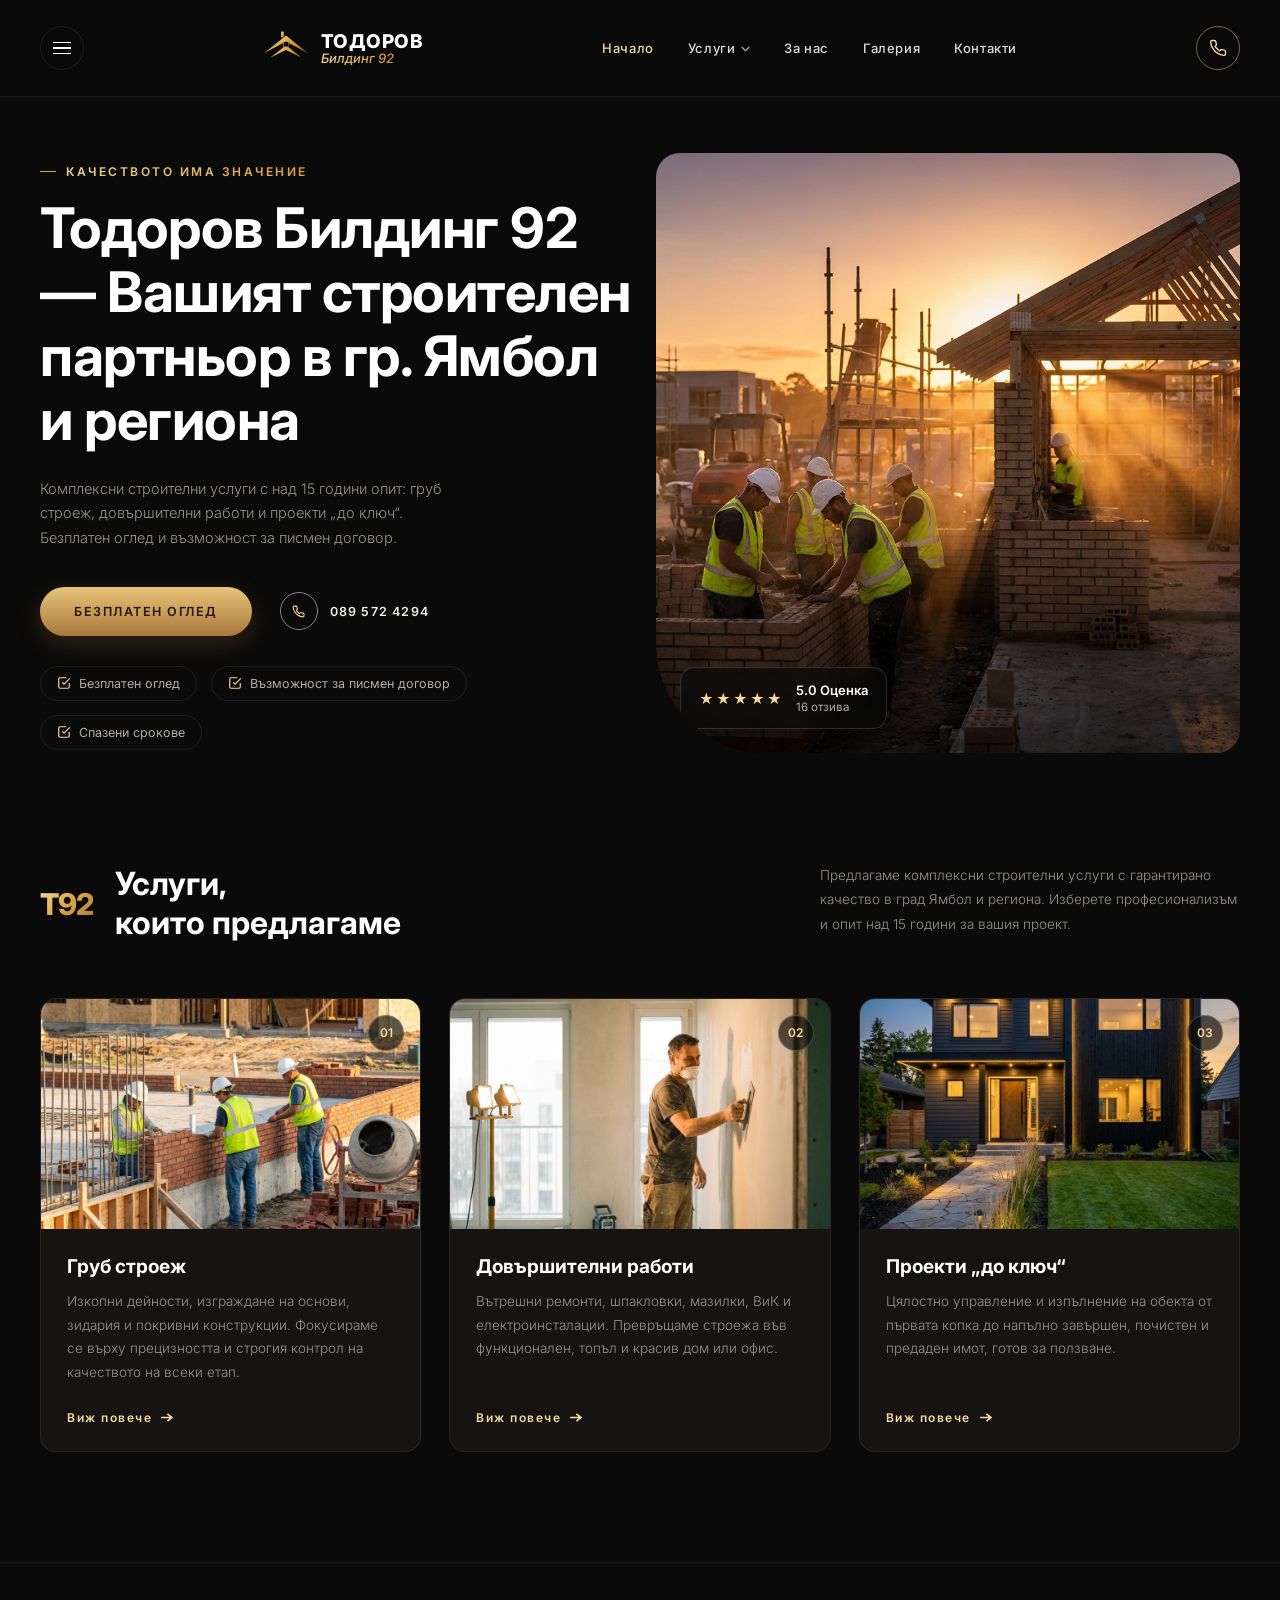
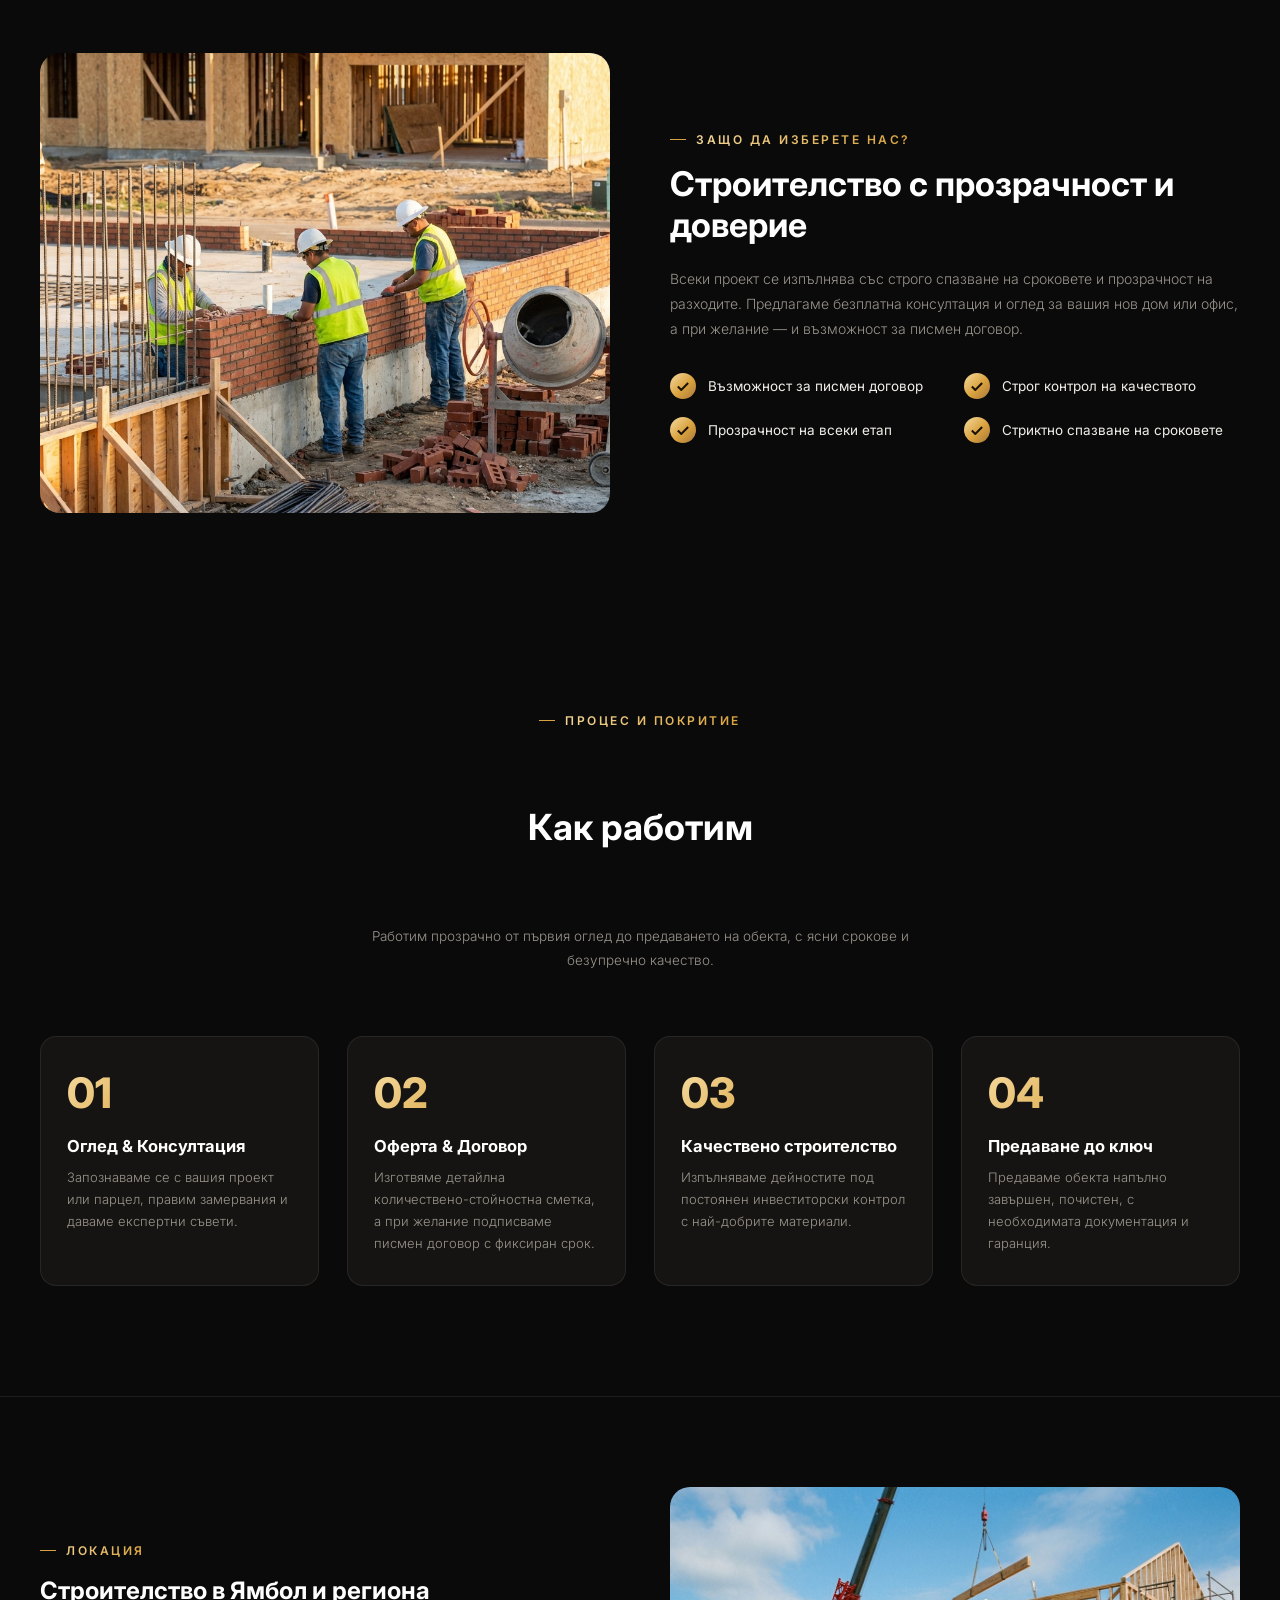
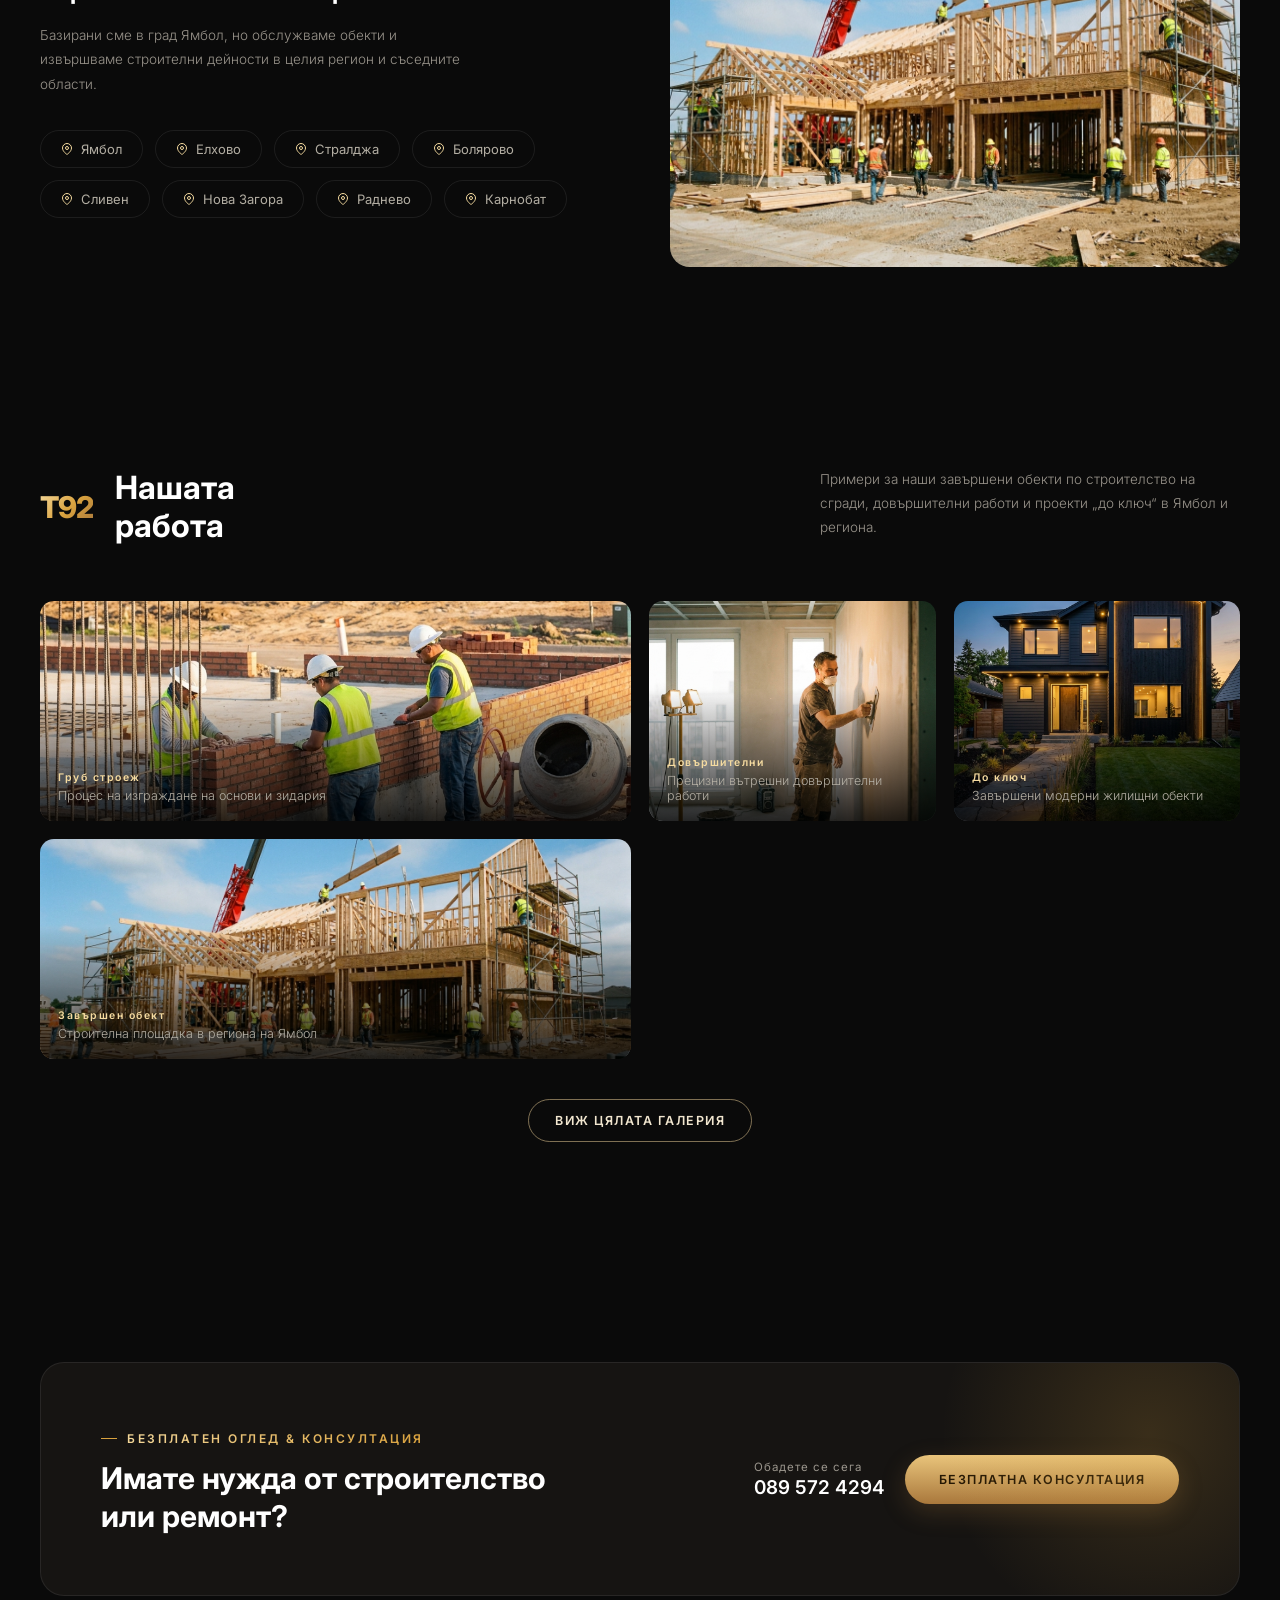
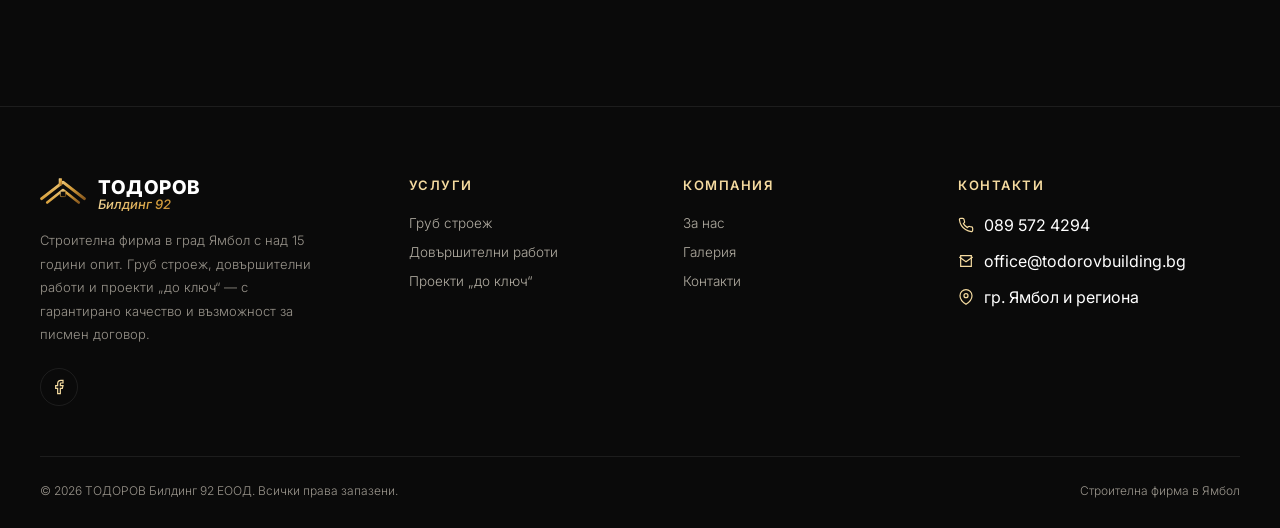
==== commit 1152b97b: "Refresh branding and content across site Rebuild logo icon, unify typography on Inter, make service " ====
--- a/index.html
+++ b/index.html
@@ -7,7 +7,7 @@
 <meta name="description" content="Строителна фирма ТОДОРОВ Билдинг 92 ЕООД – Ямбол. Комплексни строителни услуги с над 15 години опит: груб строеж, довършителни работи и проекти „до ключ“.">
 <link rel="preconnect" href="https://fonts.googleapis.com">
 <link rel="preconnect" href="https://fonts.gstatic.com" crossorigin>
-<link href="https://fonts.googleapis.com/css2?family=Fredoka:wght@500;600;700&family=Oswald:wght@600;700&family=Marck+Script&family=Poppins:ital,wght@0,300;0,400;0,500;0,600;0,700;1,400&display=swap" rel="stylesheet">
+<link href="https://fonts.googleapis.com/css2?family=Inter:ital,wght@0,300;0,400;0,500;0,600;0,700;0,800;1,400;1,500&display=swap" rel="stylesheet">
 <link rel="stylesheet" href="style.css">
 </head>
 <body>
@@ -27,12 +27,12 @@
             <stop offset="1" stop-color="#8a5a1e"/>
           </linearGradient>
         </defs>
-        <path d="M5,64 L70,14 L135,64" fill="none" stroke="url(#roofGradHead)" stroke-width="9" stroke-linecap="round" stroke-linejoin="round"/>
-        <path d="M22,76 L70,38 L118,76" fill="none" stroke="url(#roofGradHead)" stroke-width="8" stroke-linecap="round" stroke-linejoin="round"/>
-        <rect x="57" y="2" width="10" height="22" rx="1.5" fill="url(#roofGradHead)"/>
-        <rect x="62" y="42" width="16" height="16" rx="2" fill="#0a0a0a" stroke="url(#roofGradHead)" stroke-width="2"/>
-        <line x1="70" y1="42" x2="70" y2="58" stroke="url(#roofGradHead)" stroke-width="1.4"/>
-        <line x1="62" y1="50" x2="78" y2="50" stroke="url(#roofGradHead)" stroke-width="1.4"/>
+        <path d="M3,66 L70,12 L137,66 L70,30 Z" fill="url(#roofGradHead)"/>
+        <path d="M22,80 L70,42 L118,80 L70,56 Z" fill="url(#roofGradHead)"/>
+        <rect x="55" y="0" width="9" height="18" fill="url(#roofGradHead)"/>
+        <rect x="62" y="30" width="16" height="16" rx="1.5" fill="#0a0a0a" stroke="url(#roofGradHead)" stroke-width="2"/>
+        <line x1="70" y1="30" x2="70" y2="46" stroke="url(#roofGradHead)" stroke-width="1.4"/>
+        <line x1="62" y1="38" x2="78" y2="38" stroke="url(#roofGradHead)" stroke-width="1.4"/>
       </svg>
       <span class="brand-text">
         <span class="brand-name">ТОДОРОВ</span>
@@ -84,13 +84,13 @@
 <section class="hero">
   <div class="container hero-inner">
     <div class="hero-content">
-      <span class="eyebrow">Качество и надеждност от 1992 година</span>
-      <h1>Тодоров Билдинг 92 — вашият строителен партньор в Ямбол</h1>
+      <span class="eyebrow">Качеството има значение</span>
+      <h1>Тодоров Билдинг 92 — Вашият строителен партньор в гр. Ямбол и региона</h1>
       <p>Комплексни строителни услуги с над 15 години опит: груб строеж, довършителни работи и проекти „до ключ“. Безплатен оглед и възможност за писмен договор.</p>
       <div class="hero-actions">
         <a href="contact.html" class="btn-pill btn-gold">Безплатен оглед</a>
         <a href="tel:0895724294" class="play-link">
-          <span class="play-circle"><svg viewBox="0 0 24 24"><path d="M8 5v14l11-7z" fill="currentColor" stroke="none"/></svg></span>
+          <span class="play-circle"><svg viewBox="0 0 24 24" fill="none" stroke="currentColor" stroke-width="2"><path d="M22 16.92v3a2 2 0 0 1-2.18 2 19.79 19.79 0 0 1-8.63-3.07 19.5 19.5 0 0 1-6-6 19.79 19.79 0 0 1-3.07-8.67A2 2 0 0 1 4.11 2h3a2 2 0 0 1 2 1.72 12.84 12.84 0 0 0 .7 2.81 2 2 0 0 1-.45 2.11L8.09 9.91a16 16 0 0 0 6 6l1.27-1.27a2 2 0 0 1 2.11-.45 12.84 12.84 0 0 0 2.81.7A2 2 0 0 1 22 16.92z"/></svg></span>
           089 572 4294
         </a>
       </div>
@@ -125,7 +125,7 @@
 
     <div class="service-grid">
 
-      <article class="service-card">
+      <a href="service-rough-construction.html" class="service-card">
         <div class="service-photo">
           <img src="assets/service-rough.png" alt="Груб строеж">
           <span class="service-num">01</span>
@@ -134,10 +134,10 @@
           <h3>Груб строеж</h3>
           <p>Изкопни дейности, изграждане на основи, зидария и покривни конструкции. Фокусираме се върху прецизността и строгия контрол на качеството на всеки етап.</p>
         </div>
-        <a href="service-rough-construction.html" class="service-link">Виж повече <svg viewBox="0 0 14 10"><path d="M1 5h12M8 1l5 4-5 4"/></svg></a>
-      </article>
-
-      <article class="service-card">
+        <span class="service-link">Виж повече <svg viewBox="0 0 14 10"><path d="M1 5h12M8 1l5 4-5 4"/></svg></span>
+      </a>
+
+      <a href="service-finishing-works.html" class="service-card">
         <div class="service-photo">
           <img src="assets/service-finishing.png" alt="Довършителни работи">
           <span class="service-num">02</span>
@@ -146,10 +146,10 @@
           <h3>Довършителни работи</h3>
           <p>Вътрешни ремонти, шпакловки, мазилки, ВиК и електроинсталации. Превръщаме строежа във функционален, топъл и красив дом или офис.</p>
         </div>
-        <a href="service-finishing-works.html" class="service-link">Виж повече <svg viewBox="0 0 14 10"><path d="M1 5h12M8 1l5 4-5 4"/></svg></a>
-      </article>
-
-      <article class="service-card">
+        <span class="service-link">Виж повече <svg viewBox="0 0 14 10"><path d="M1 5h12M8 1l5 4-5 4"/></svg></span>
+      </a>
+
+      <a href="service-turnkey-projects.html" class="service-card">
         <div class="service-photo">
           <img src="assets/service-turnkey.png" alt="Проекти до ключ">
           <span class="service-num">03</span>
@@ -158,8 +158,8 @@
           <h3>Проекти „до ключ“</h3>
           <p>Цялостно управление и изпълнение на обекта от първата копка до напълно завършен, почистен и предаден имот, готов за ползване.</p>
         </div>
-        <a href="service-turnkey-projects.html" class="service-link">Виж повече <svg viewBox="0 0 14 10"><path d="M1 5h12M8 1l5 4-5 4"/></svg></a>
-      </article>
+        <span class="service-link">Виж повече <svg viewBox="0 0 14 10"><path d="M1 5h12M8 1l5 4-5 4"/></svg></span>
+      </a>
 
     </div>
   </div>
@@ -274,35 +274,6 @@
     </div>
     <div style="text-align:center; margin-top:40px;">
       <a href="gallery.html" class="btn-pill btn-outline">Виж цялата галерия</a>
-    </div>
-  </div>
-</section>
-
-<section class="section-pad tight section-divider">
-  <div class="container">
-    <div class="section-head center">
-      <span class="eyebrow">Въпроси и отговори</span>
-      <h2>Често задавани въпроси</h2>
-      <p class="section-desc">Имате въпроси относно вашия нов строителен проект или ремонт? Вижте отговорите на най-често задаваните въпроси от нашите клиенти в Ямбол и региона.</p>
-    </div>
-
-    <div class="faq-list">
-      <div class="faq-item">
-        <button class="faq-question">Как се извършва безплатният оглед и консултация?<span class="icon"></span></button>
-        <div class="faq-answer"><p>След като се свържете с нас, уговаряме удобен за Вас ден и час. Нашите строителни инженери и специалисти посещават парцела или обекта, правят необходимите измервания, запознават се с вашите идеи или готови проекти и ви консултират за най-ефективното изпълнение. Това е напълно безплатно.</p></div>
-      </div>
-      <div class="faq-item">
-        <button class="faq-question">Работите ли по писмен договор и какви гаранции давате?<span class="icon"></span></button>
-        <div class="faq-answer"><p>Да! При желание от страна на клиента предлагаме възможност за подписване на подробен писмен договор, в който фиксираме бюджета съгласно количествената сметка, графика за плащане и сроковете за изпълнение. За всички дейности получавате гаранция съгласно БДС.</p></div>
-      </div>
-      <div class="faq-item">
-        <button class="faq-question">Как контролирате качеството при грубия строеж?<span class="icon"></span></button>
-        <div class="faq-answer"><p>Работим само със сертифицирани доставчици на бетон, арматурно желязо и зидарски материали в региона. Нашите опитни технически ръководители осъществяват непрекъснат контрол на качеството при полагането на армировка, кофраж и наливането на бетон, съгласувайки всеки етап с инвеститора и проекта.</p></div>
-      </div>
-      <div class="faq-item">
-        <button class="faq-question">Какво включва проектът „до ключ“?<span class="icon"></span></button>
-        <div class="faq-answer"><p>Проектът „до ключ“ е цялостна услуга – от първата копка до напълно готов и почистен имот. Ние се грижим за изкопите, грубия строеж, полагането на инсталации, довършителните работи (мазилки, шпакловки, настилки, бани) и оформянето на документацията за Акт 15/16. За вас остава само да отключите и да се нанесете.</p></div>
-      </div>
     </div>
   </div>
 </section>
@@ -352,8 +323,7 @@
         </a>
         <p>Строителна фирма в град Ямбол с над 15 години опит. Груб строеж, довършителни работи и проекти „до ключ“ — с гарантирано качество и възможност за писмен договор.</p>
         <div class="footer-social">
-          <a href="#" aria-label="Facebook"><svg viewBox="0 0 24 24"><path d="M18 2h-3a5 5 0 0 0-5 5v3H7v4h3v8h4v-8h3l1-4h-4V7a1 1 0 0 1 1-1h3z"/></svg></a>
-          <a href="#" aria-label="Instagram"><svg viewBox="0 0 24 24"><rect x="2" y="2" width="20" height="20" rx="5"/><circle cx="12" cy="12" r="4"/><circle cx="17.5" cy="6.5" r="1"/></svg></a>
+          <a href="https://www.facebook.com/TodorovBuilding92?mibextid=wwXIfr" target="_blank" rel="noopener" aria-label="Facebook"><svg viewBox="0 0 24 24"><path d="M18 2h-3a5 5 0 0 0-5 5v3H7v4h3v8h4v-8h3l1-4h-4V7a1 1 0 0 1 1-1h3z"/></svg></a>
         </div>
       </div>
       <div class="footer-col">
--- a/style.css
+++ b/style.css
@@ -20,7 +20,7 @@
 body {
   background: var(--bg);
   color: var(--text-white);
-  font-family: 'Poppins', sans-serif;
+  font-family: 'Inter', sans-serif;
   -webkit-font-smoothing: antialiased;
   overflow-x: hidden;
 }
@@ -62,8 +62,8 @@
 }
 
 h1, h2, h3 {
-  font-family: 'Fredoka', sans-serif;
-  font-weight: 600;
+  font-family: 'Inter', sans-serif;
+  font-weight: 700;
   color: #fff;
 }
 
@@ -134,17 +134,18 @@
 }
 
 .brand-name {
-  font-family: 'Oswald', sans-serif;
-  font-weight: 700;
+  font-family: 'Inter', sans-serif;
+  font-weight: 800;
   font-size: 19px;
   letter-spacing: 0.5px;
   color: #fff;
-  transform: skewX(-6deg);
 }
 
 .brand-sub {
-  font-family: 'Marck Script', cursive;
-  font-size: 13.5px;
+  font-family: 'Inter', sans-serif;
+  font-style: italic;
+  font-weight: 500;
+  font-size: 13px;
   background: var(--gold-grad);
   -webkit-background-clip: text;
   background-clip: text;
@@ -467,15 +468,14 @@
 .section-head-left { display: flex; align-items: center; gap: 22px; }
 
 .brand-icon {
-  font-family: 'Oswald', sans-serif;
-  font-weight: 700;
+  font-family: 'Inter', sans-serif;
+  font-weight: 800;
   font-size: 30px;
   letter-spacing: -1px;
   background: var(--gold-grad);
   -webkit-background-clip: text;
   background-clip: text;
   color: transparent;
-  transform: skewX(-6deg);
 }
 
 .section-head h2 { font-size: 32px; line-height: 1.2; }
@@ -602,9 +602,9 @@
 .process-step { position: relative; padding: 30px 26px; background: var(--bg-card); border: 1px solid var(--line); border-radius: 16px; }
 
 .process-num {
-  font-family: 'Fredoka', sans-serif;
+  font-family: 'Inter', sans-serif;
   font-size: 42px;
-  font-weight: 600;
+  font-weight: 800;
   background: var(--gold-grad);
   -webkit-background-clip: text;
   background-clip: text;
@@ -793,7 +793,7 @@
 .footer-social svg { width: 16px; height: 16px; stroke: var(--gold-1); fill: none; stroke-width: 1.8; }
 
 .footer-col h4 {
-  font-family: 'Poppins', sans-serif;
+  font-family: 'Inter', sans-serif;
   font-size: 13px;
   letter-spacing: 1.5px;
   text-transform: uppercase;
@@ -840,8 +840,8 @@
   background: var(--bg-card);
   border: 1px solid var(--line);
   display: flex; align-items: center; justify-content: center;
-  font-family: 'Fredoka', sans-serif;
-  font-weight: 600;
+  font-family: 'Inter', sans-serif;
+  font-weight: 700;
   color: var(--gold-1);
   flex-shrink: 0;
 }
@@ -938,7 +938,7 @@
 
 .stat-row { display: grid; grid-template-columns: repeat(3, 1fr); gap: 24px; margin-top: 40px; }
 .stat-box { text-align: center; padding: 26px 10px; background: var(--bg-card); border: 1px solid var(--line); border-radius: 16px; }
-.stat-box .num { font-family: 'Fredoka', sans-serif; font-size: 32px; font-weight: 600; background: var(--gold-grad); -webkit-background-clip: text; background-clip: text; color: transparent; }
+.stat-box .num { font-family: 'Inter', sans-serif; font-size: 32px; font-weight: 800; background: var(--gold-grad); -webkit-background-clip: text; background-clip: text; color: transparent; }
 .stat-box .label { font-size: 11.5px; color: var(--text-muted); margin-top: 6px; letter-spacing: 0.5px; }
 
 .values-grid { display: grid; grid-template-columns: repeat(4, 1fr); gap: 24px; }
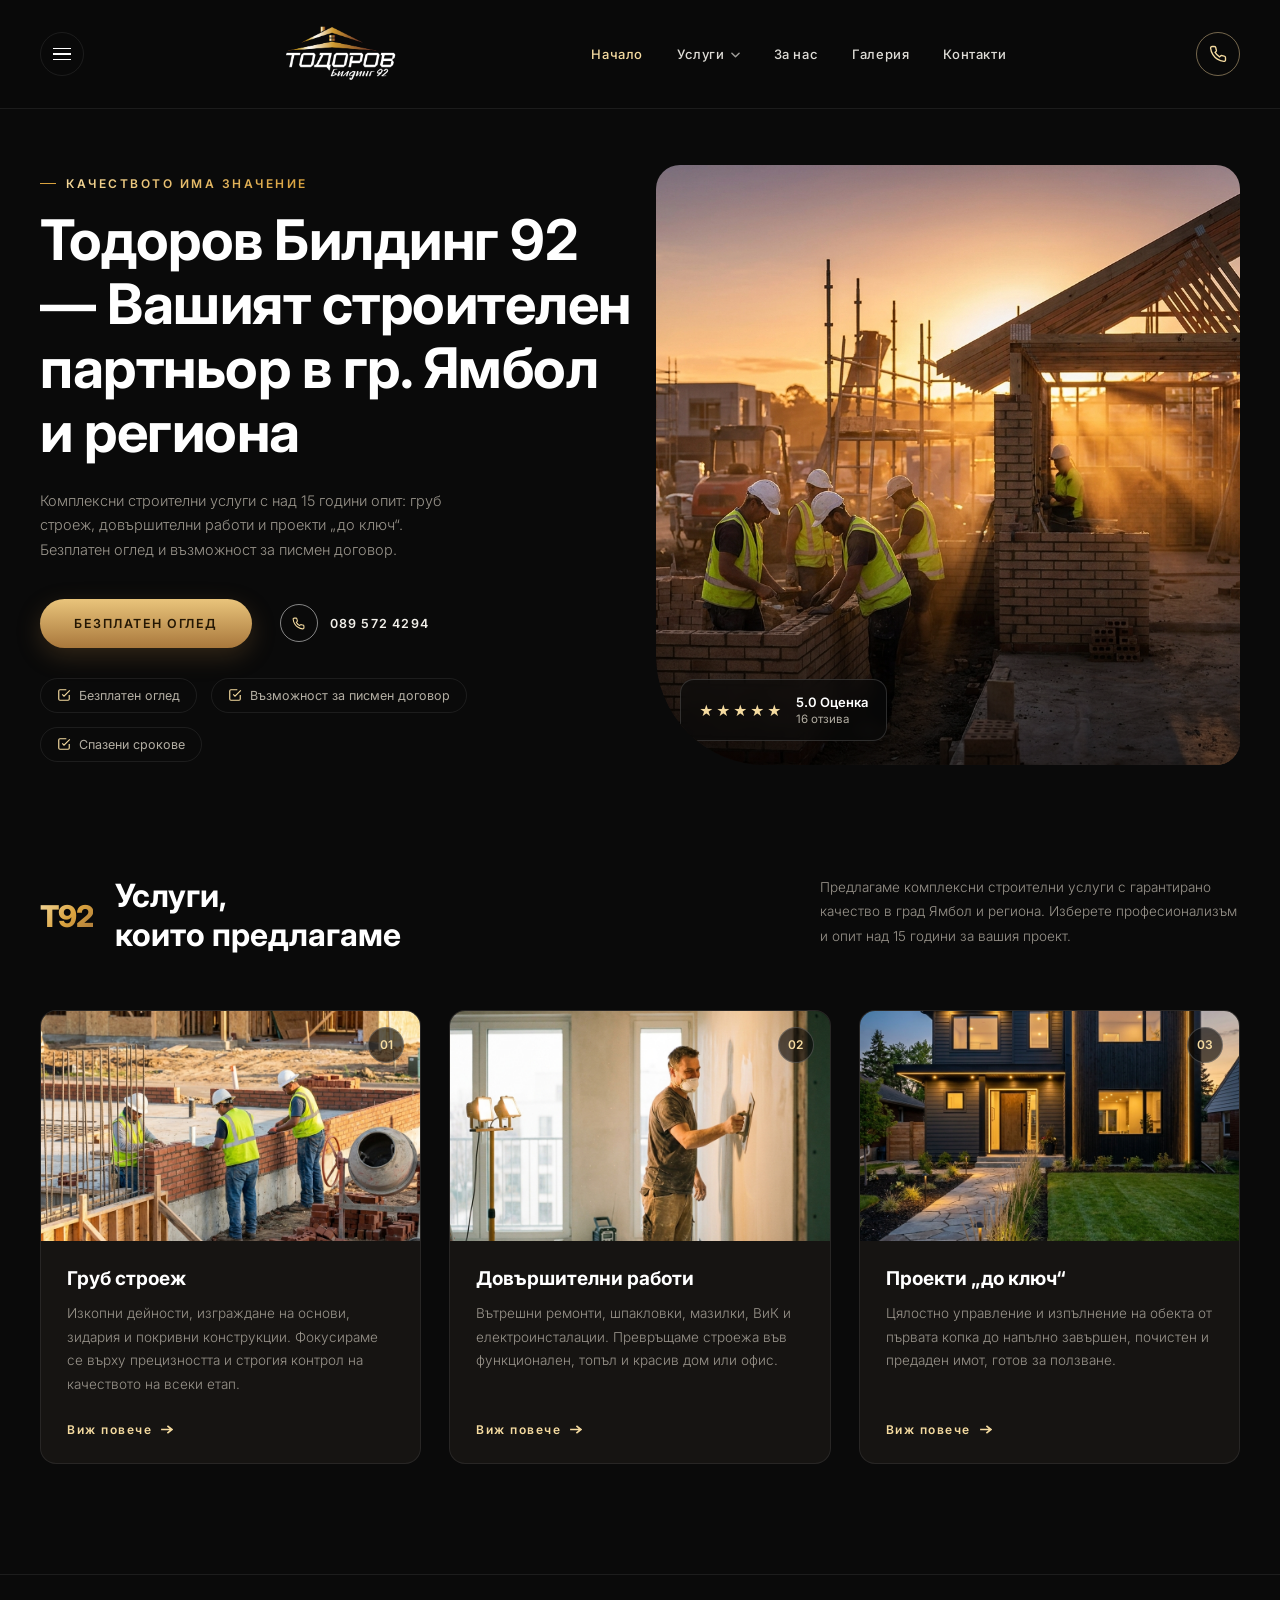
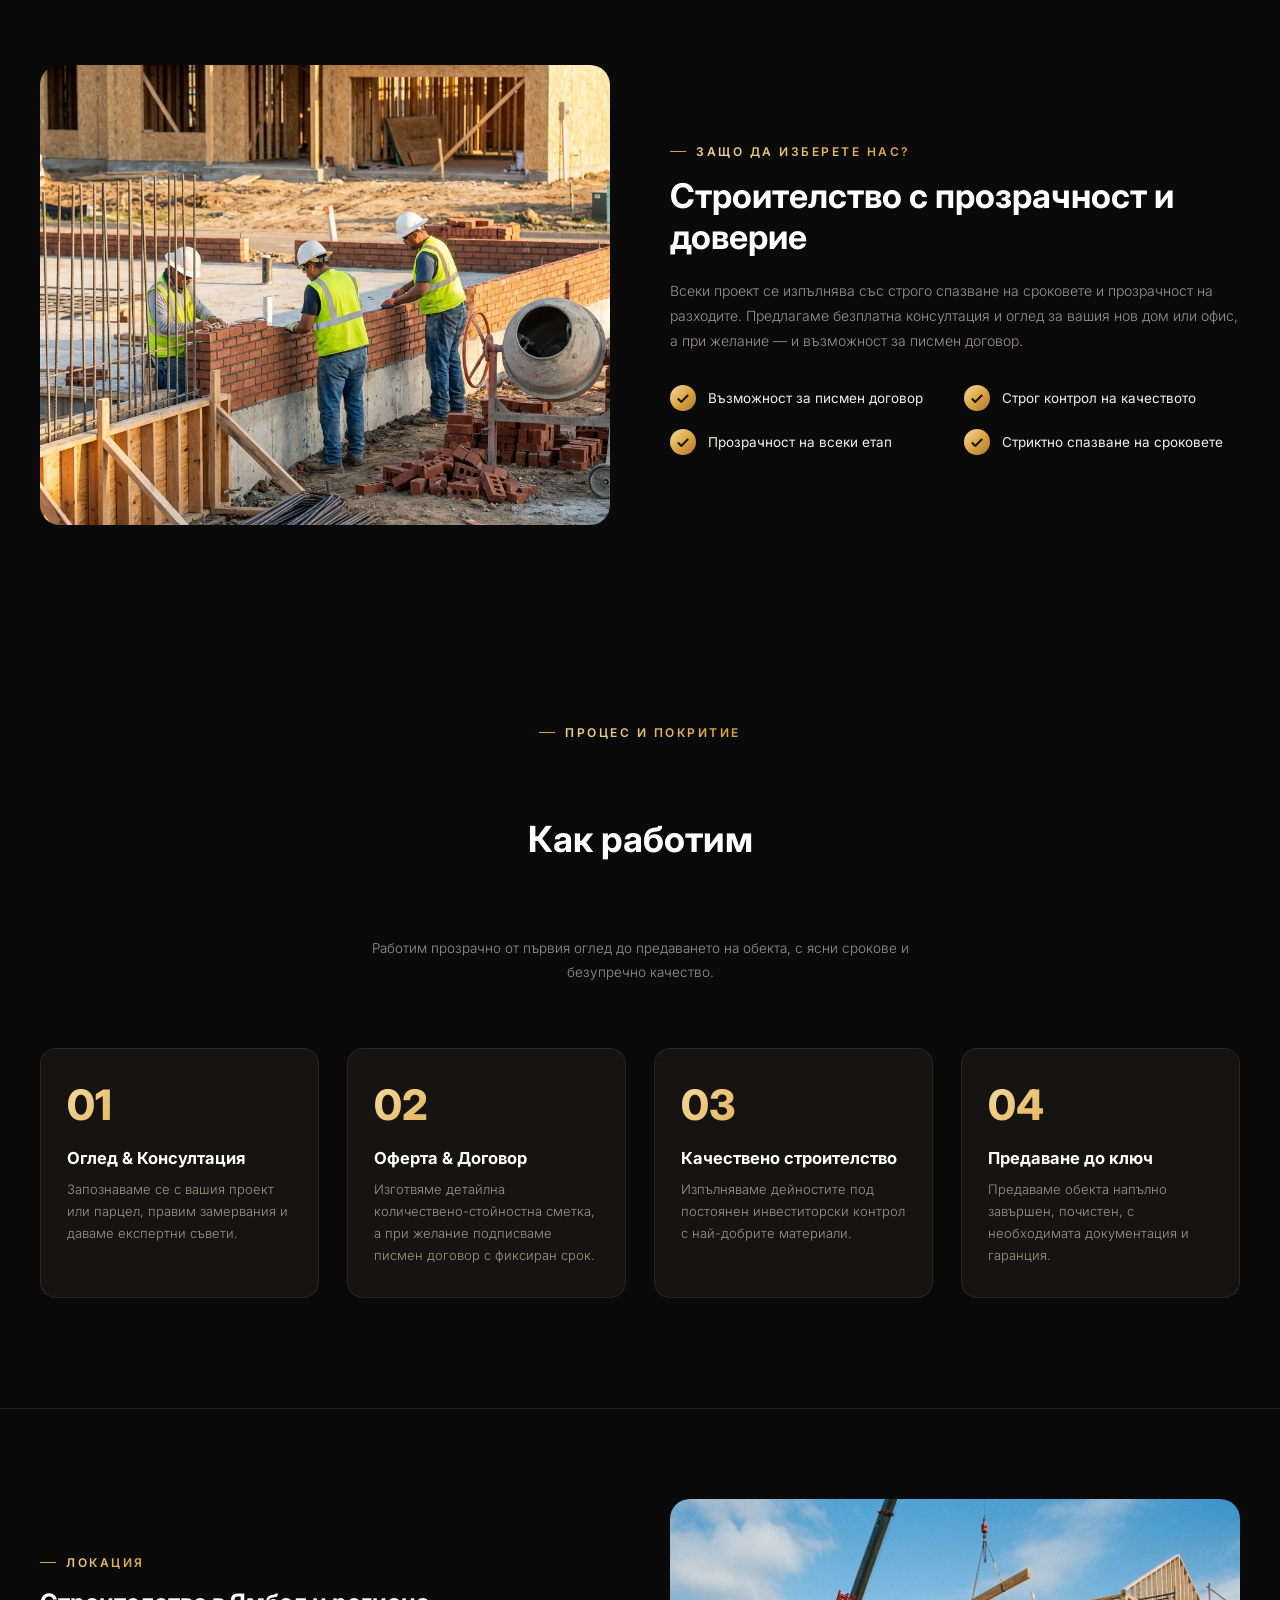
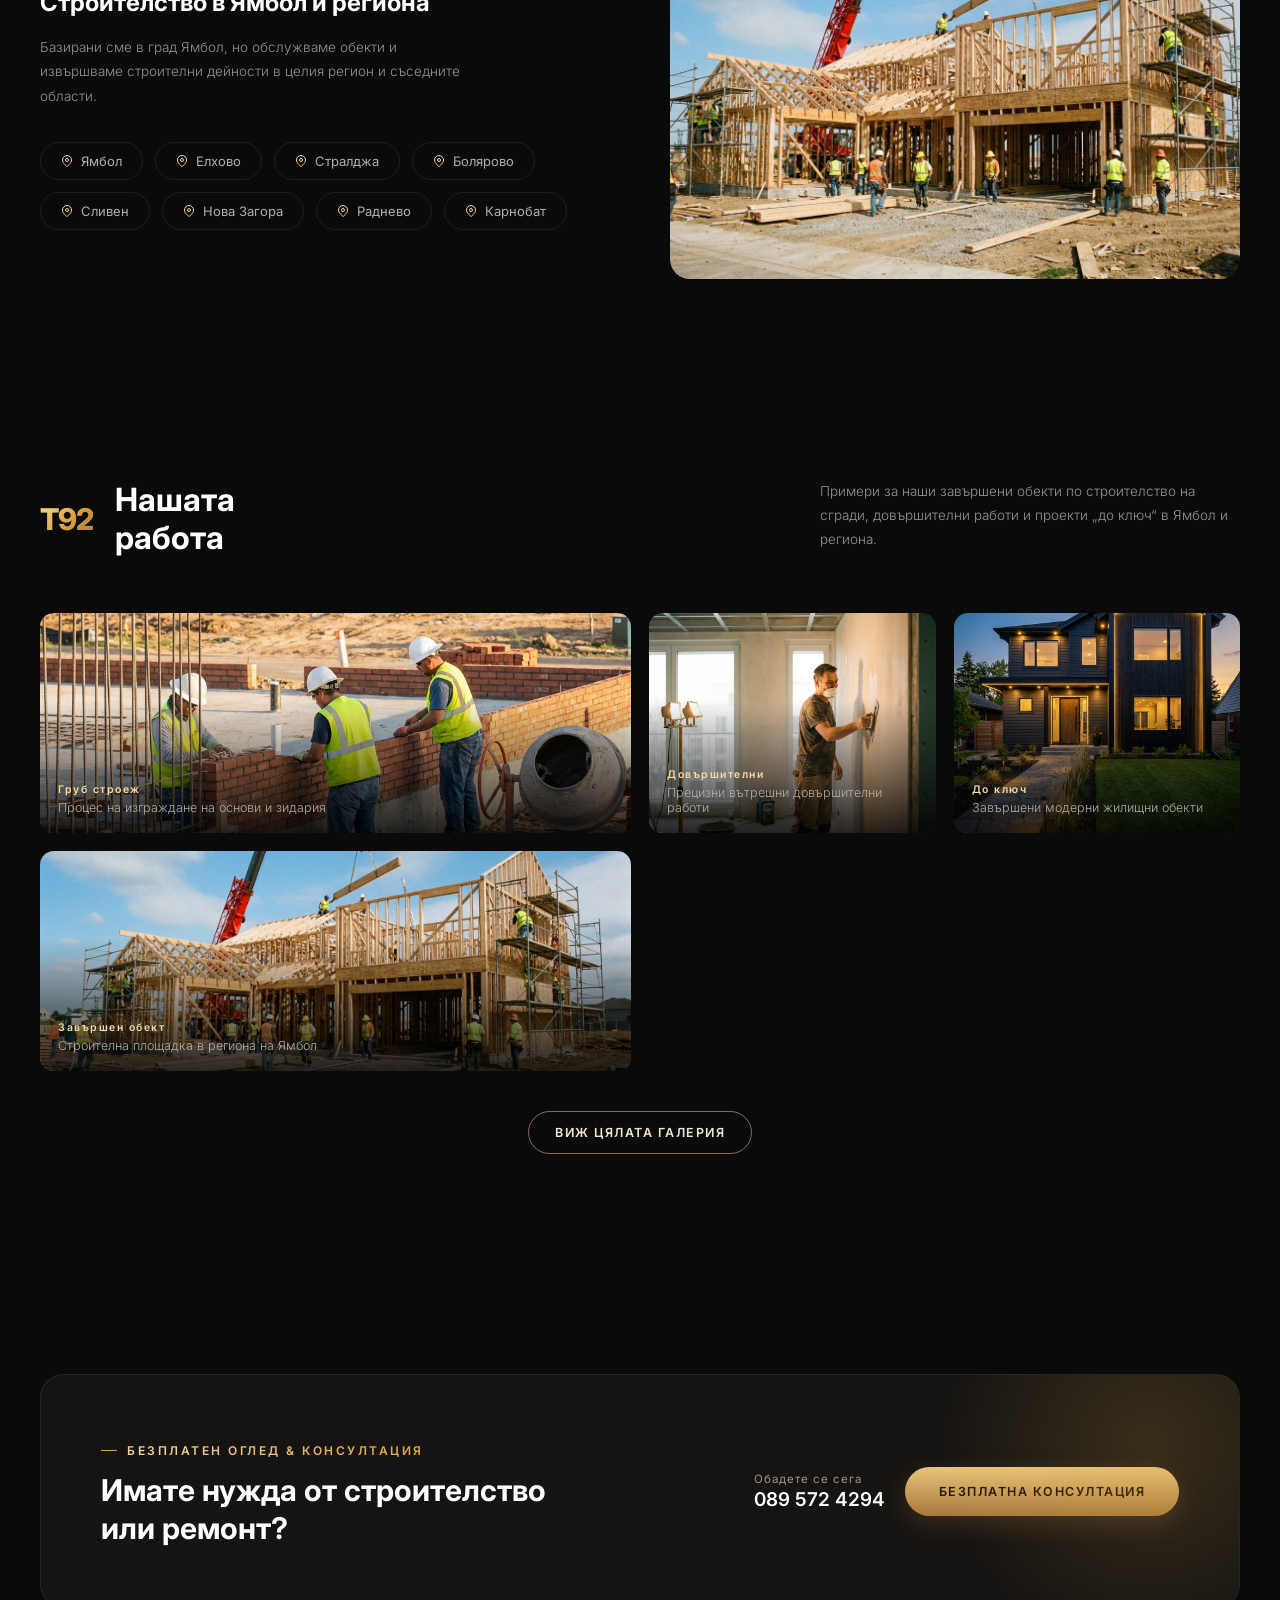
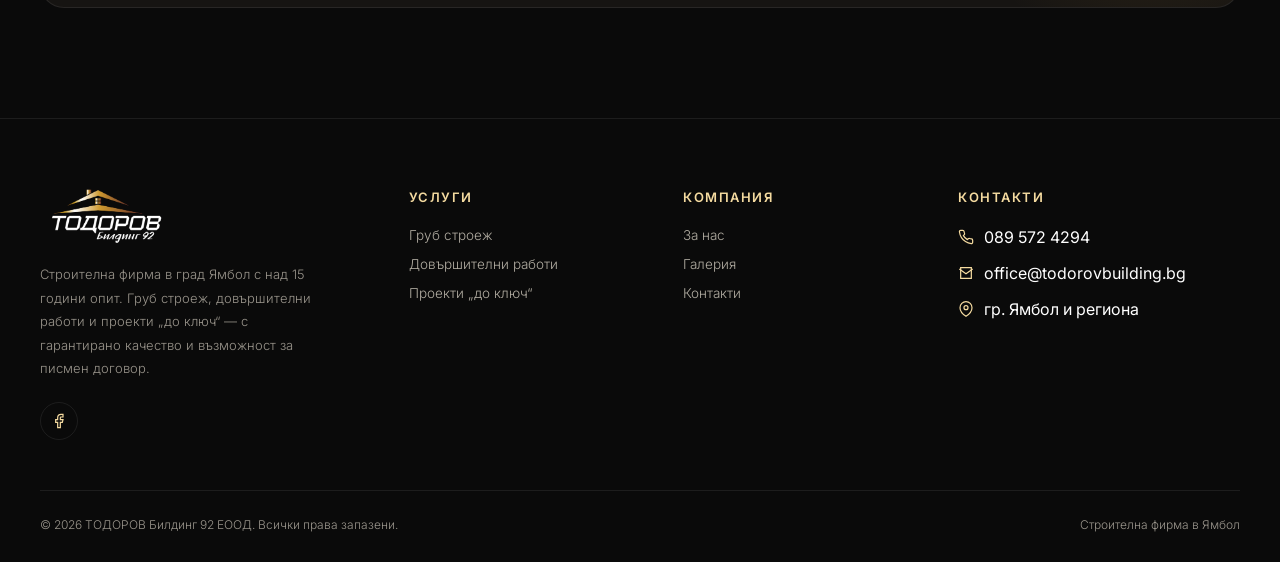
==== commit b2d1cd0d: "Use the real Todorov Building 92 logo artwork Swap the hand-built SVG roof mark for the client's act" ====
--- a/index.html
+++ b/index.html
@@ -19,25 +19,7 @@
     </button>
 
     <a href="index.html" class="brand">
-      <svg class="brand-roof" viewBox="0 0 140 100" xmlns="http://www.w3.org/2000/svg">
-        <defs>
-          <linearGradient id="roofGradHead" x1="0" y1="0" x2="1" y2="1">
-            <stop offset="0" stop-color="#f5dba0"/>
-            <stop offset="0.5" stop-color="#d9a23e"/>
-            <stop offset="1" stop-color="#8a5a1e"/>
-          </linearGradient>
-        </defs>
-        <path d="M3,66 L70,12 L137,66 L70,30 Z" fill="url(#roofGradHead)"/>
-        <path d="M22,80 L70,42 L118,80 L70,56 Z" fill="url(#roofGradHead)"/>
-        <rect x="55" y="0" width="9" height="18" fill="url(#roofGradHead)"/>
-        <rect x="62" y="30" width="16" height="16" rx="1.5" fill="#0a0a0a" stroke="url(#roofGradHead)" stroke-width="2"/>
-        <line x1="70" y1="30" x2="70" y2="46" stroke="url(#roofGradHead)" stroke-width="1.4"/>
-        <line x1="62" y1="38" x2="78" y2="38" stroke="url(#roofGradHead)" stroke-width="1.4"/>
-      </svg>
-      <span class="brand-text">
-        <span class="brand-name">ТОДОРОВ</span>
-        <span class="brand-sub">Билдинг 92</span>
-      </span>
+      <img src="assets/logo.png" alt="ТОДОРОВ Билдинг 92" class="brand-logo-img">
     </a>
 
     <ul class="main-nav">
@@ -301,25 +283,7 @@
     <div class="footer-grid">
       <div class="footer-brand">
         <a href="index.html" class="brand">
-          <svg class="brand-roof" viewBox="0 0 140 100" xmlns="http://www.w3.org/2000/svg">
-            <defs>
-              <linearGradient id="roofGradFoot" x1="0" y1="0" x2="1" y2="1">
-                <stop offset="0" stop-color="#f5dba0"/>
-                <stop offset="0.5" stop-color="#d9a23e"/>
-                <stop offset="1" stop-color="#8a5a1e"/>
-              </linearGradient>
-            </defs>
-            <path d="M5,64 L70,14 L135,64" fill="none" stroke="url(#roofGradFoot)" stroke-width="9" stroke-linecap="round" stroke-linejoin="round"/>
-            <path d="M22,76 L70,38 L118,76" fill="none" stroke="url(#roofGradFoot)" stroke-width="8" stroke-linecap="round" stroke-linejoin="round"/>
-            <rect x="57" y="2" width="10" height="22" rx="1.5" fill="url(#roofGradFoot)"/>
-            <rect x="62" y="42" width="16" height="16" rx="2" fill="#0a0a0a" stroke="url(#roofGradFoot)" stroke-width="2"/>
-            <line x1="70" y1="42" x2="70" y2="58" stroke="url(#roofGradFoot)" stroke-width="1.4"/>
-            <line x1="62" y1="50" x2="78" y2="50" stroke="url(#roofGradFoot)" stroke-width="1.4"/>
-          </svg>
-          <span class="brand-text">
-            <span class="brand-name">ТОДОРОВ</span>
-            <span class="brand-sub">Билдинг 92</span>
-          </span>
+          <img src="assets/logo.png" alt="ТОДОРОВ Билдинг 92" class="brand-logo-img">
         </a>
         <p>Строителна фирма в град Ямбол с над 15 години опит. Груб строеж, довършителни работи и проекти „до ключ“ — с гарантирано качество и възможност за писмен договор.</p>
         <div class="footer-social">
--- a/style.css
+++ b/style.css
@@ -122,35 +122,11 @@
 .brand {
   display: flex;
   align-items: center;
-  gap: 12px;
-}
-
-.brand-roof { width: 46px; height: 34px; flex-shrink: 0; }
-
-.brand-text {
-  display: flex;
-  flex-direction: column;
-  line-height: 1;
-}
-
-.brand-name {
-  font-family: 'Inter', sans-serif;
-  font-weight: 800;
-  font-size: 19px;
-  letter-spacing: 0.5px;
-  color: #fff;
-}
-
-.brand-sub {
-  font-family: 'Inter', sans-serif;
-  font-style: italic;
-  font-weight: 500;
-  font-size: 13px;
-  background: var(--gold-grad);
-  -webkit-background-clip: text;
-  background-clip: text;
-  color: transparent;
-  margin-top: 1px;
+}
+
+.brand-logo-img {
+  height: 56px;
+  width: auto;
 }
 
 .main-nav {
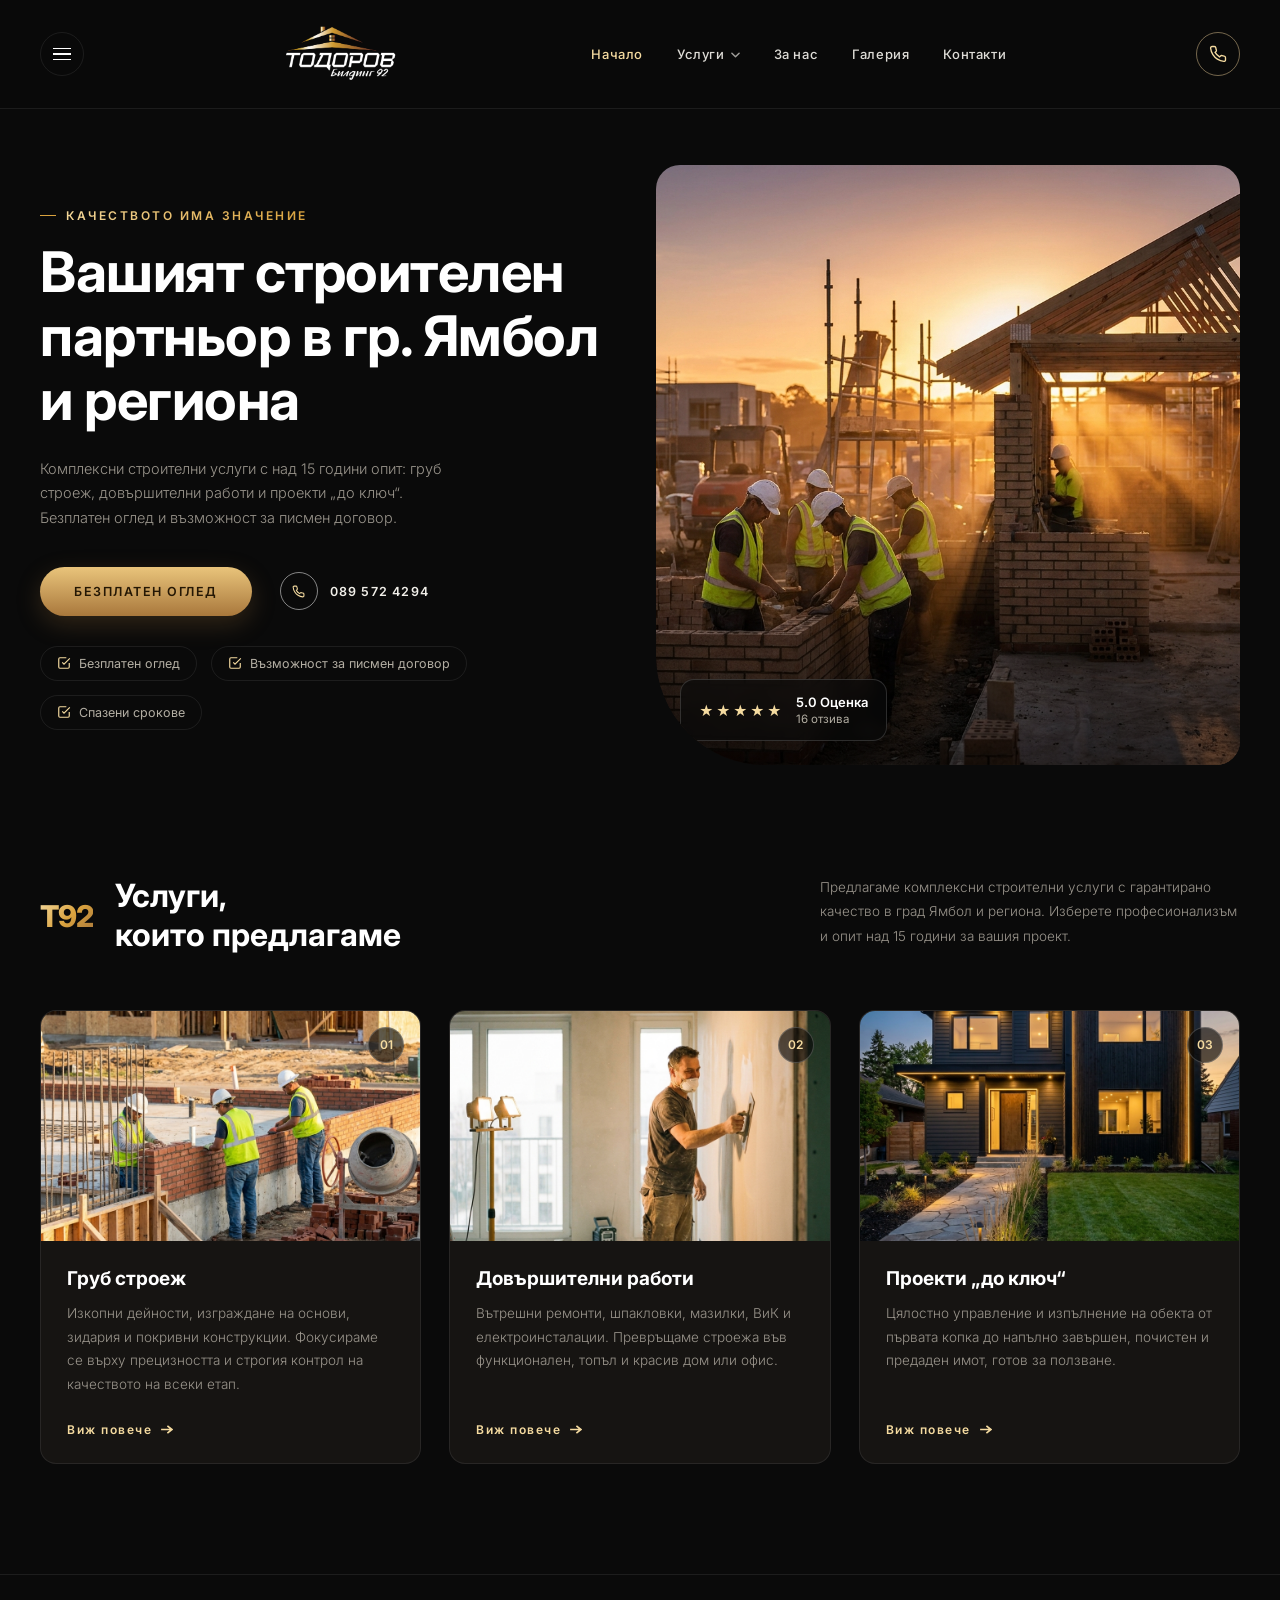
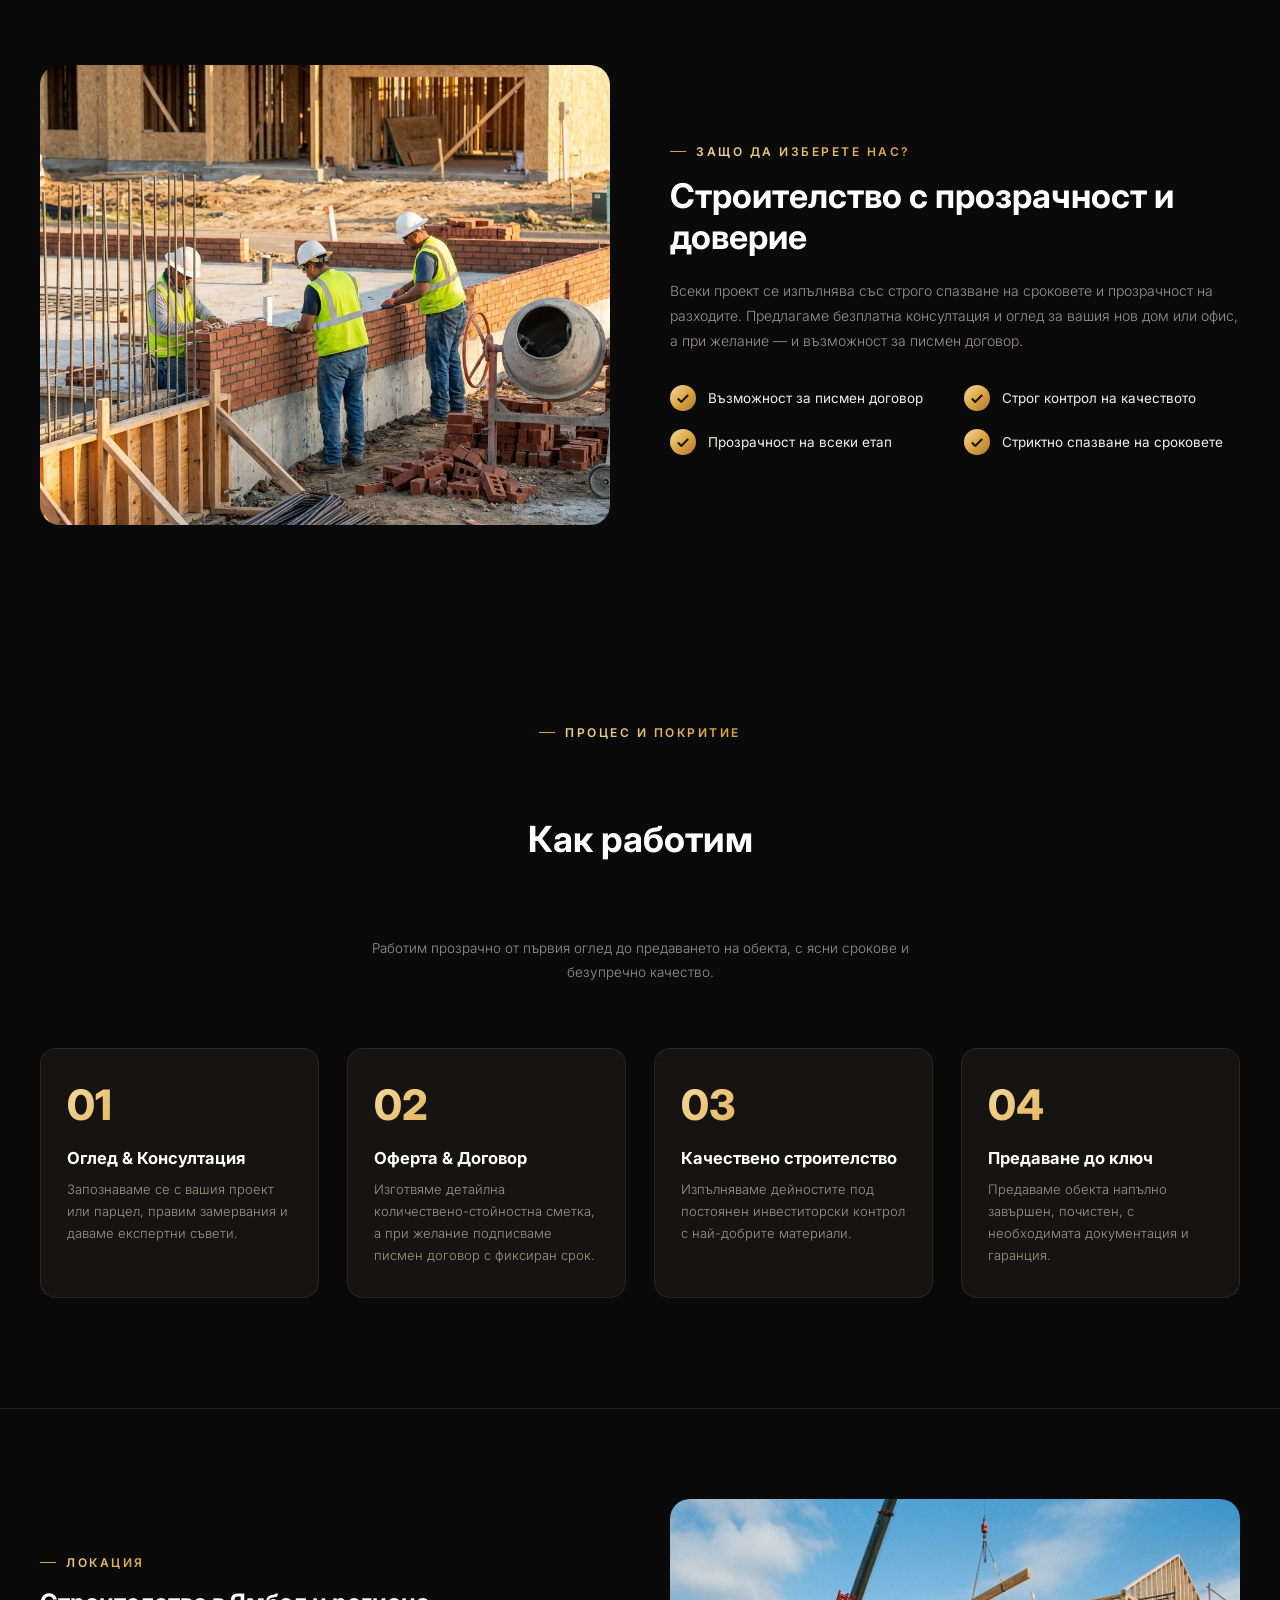
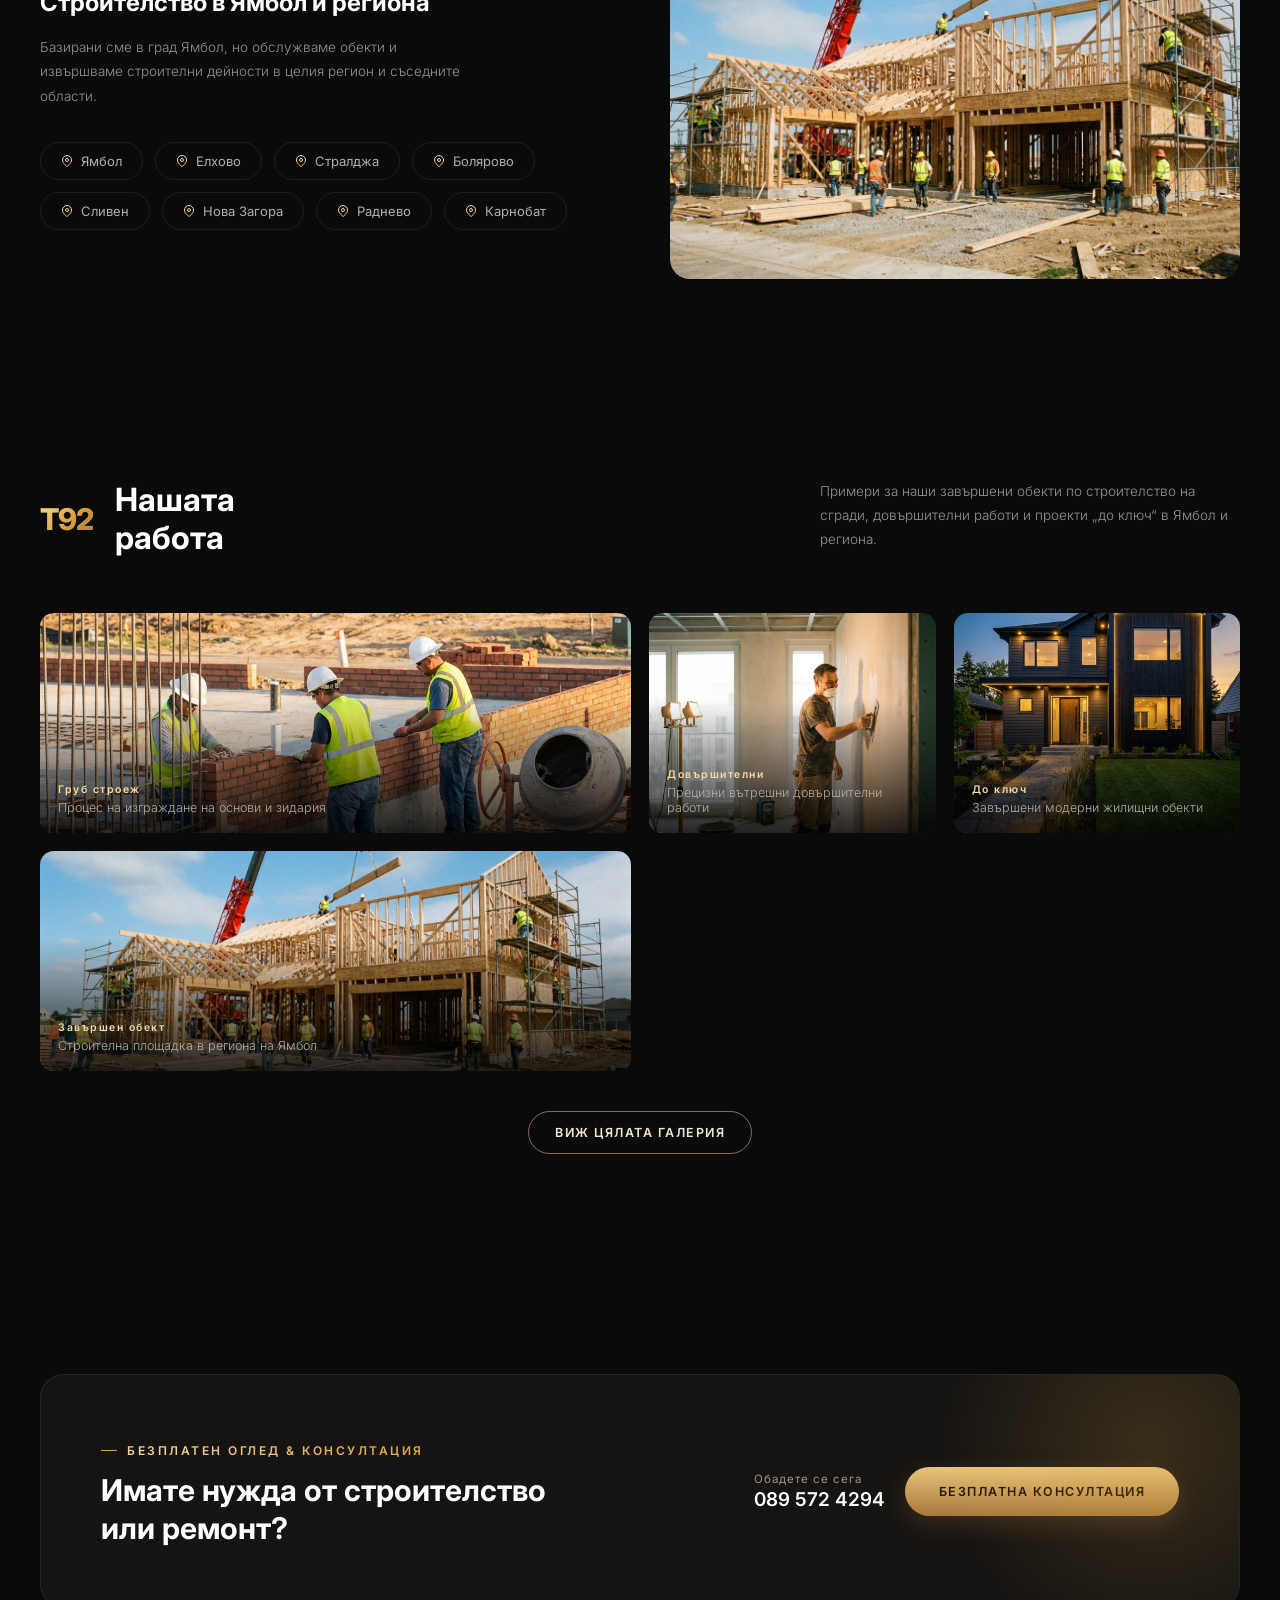
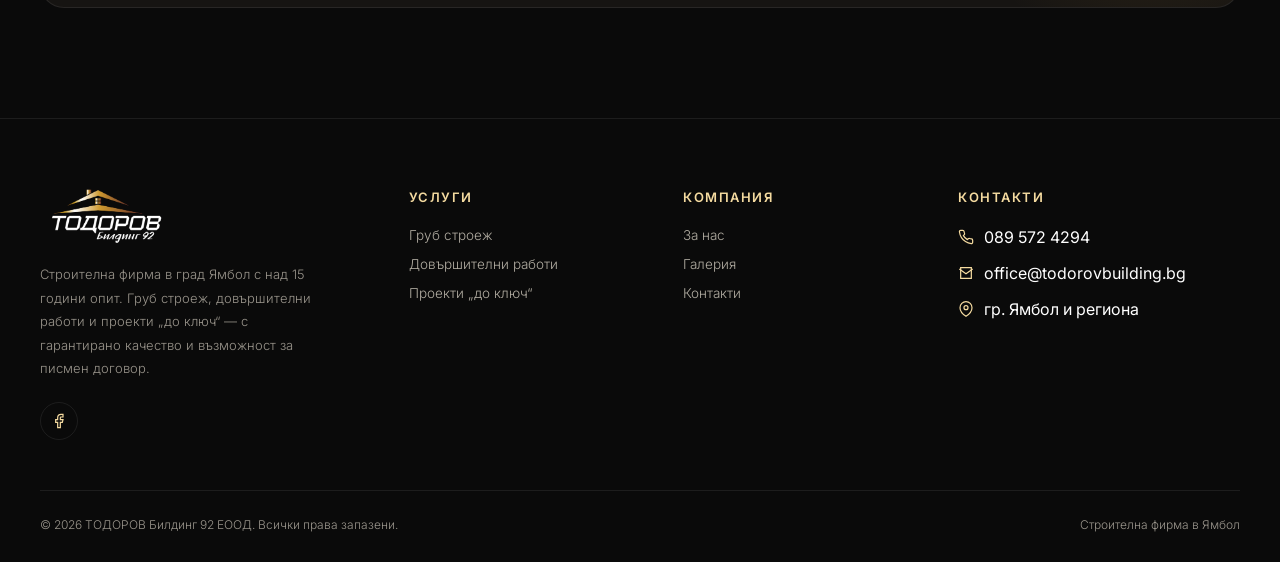
==== commit 8b75bf17: "Shorten hero heading to drop the company name prefix" ====
--- a/index.html
+++ b/index.html
@@ -67,7 +67,7 @@
   <div class="container hero-inner">
     <div class="hero-content">
       <span class="eyebrow">Качеството има значение</span>
-      <h1>Тодоров Билдинг 92 — Вашият строителен партньор в гр. Ямбол и региона</h1>
+      <h1>Вашият строителен партньор в гр. Ямбол и региона</h1>
       <p>Комплексни строителни услуги с над 15 години опит: груб строеж, довършителни работи и проекти „до ключ“. Безплатен оглед и възможност за писмен договор.</p>
       <div class="hero-actions">
         <a href="contact.html" class="btn-pill btn-gold">Безплатен оглед</a>
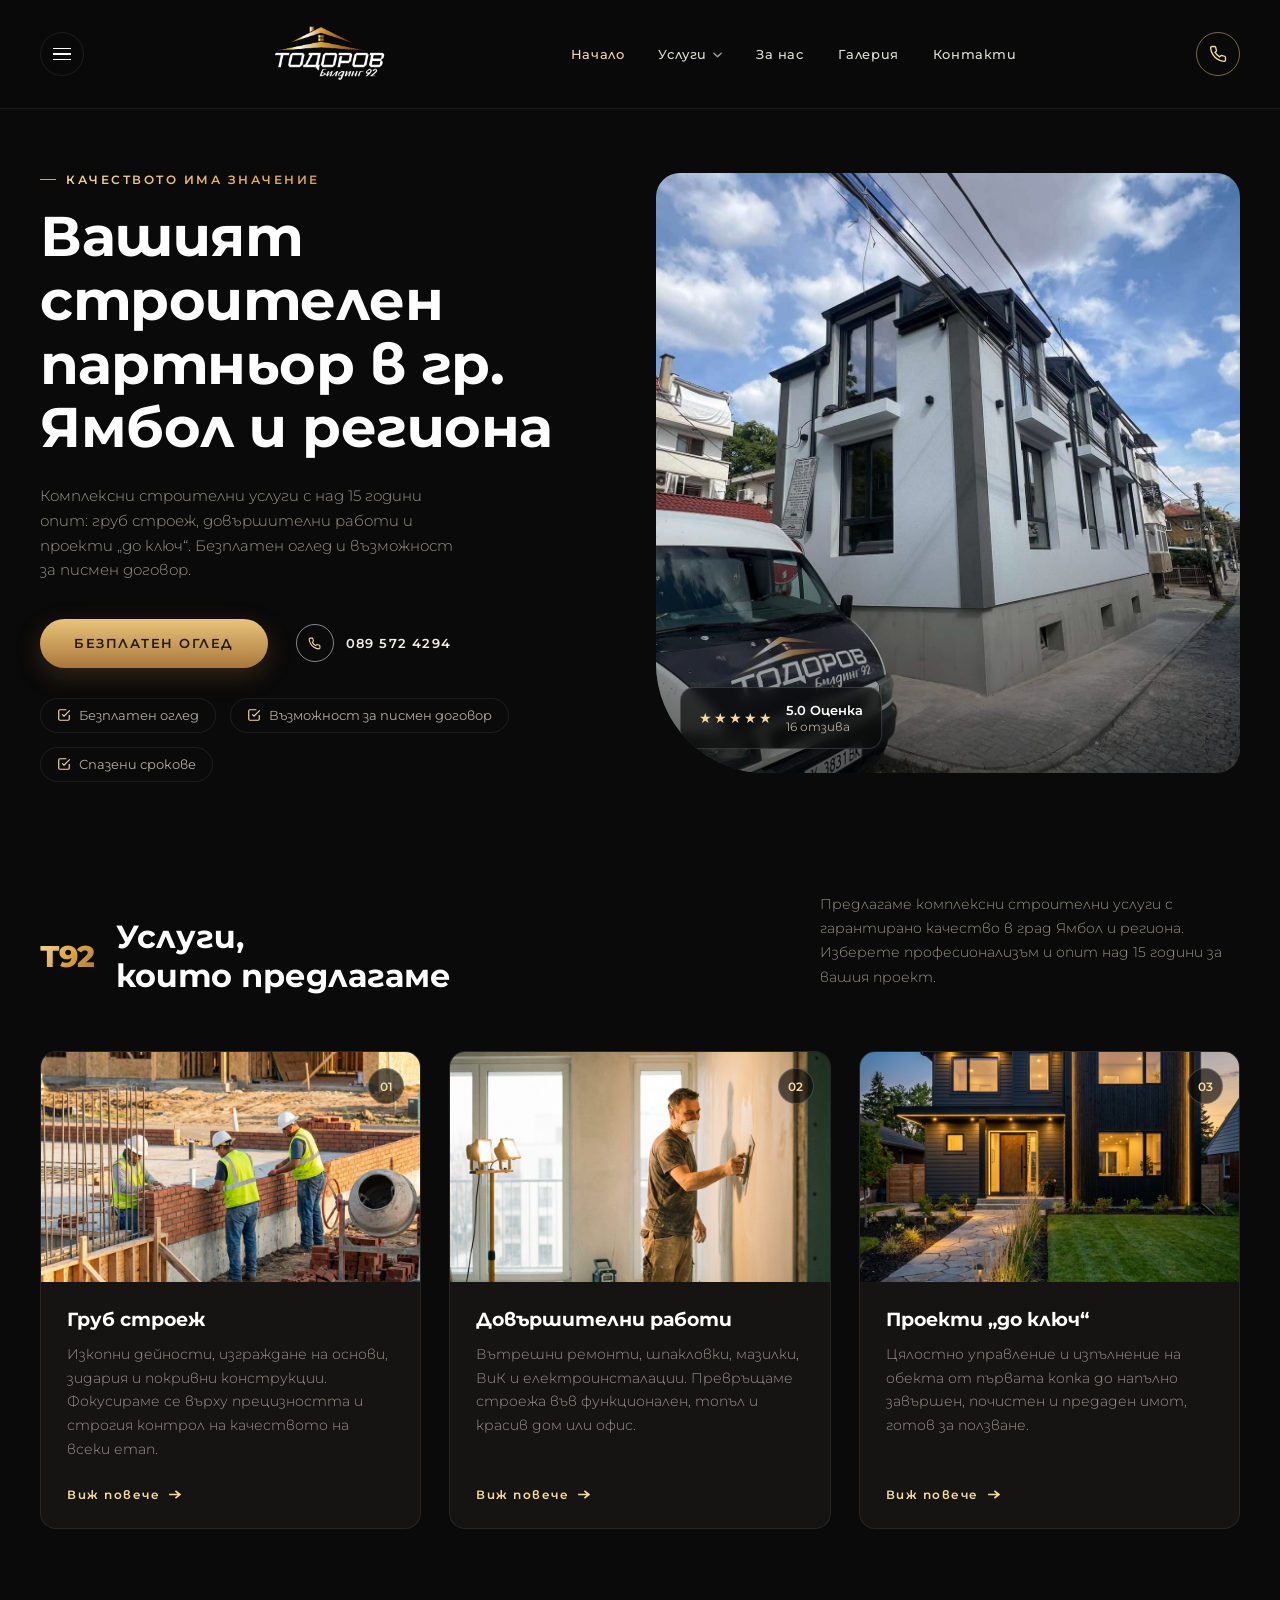
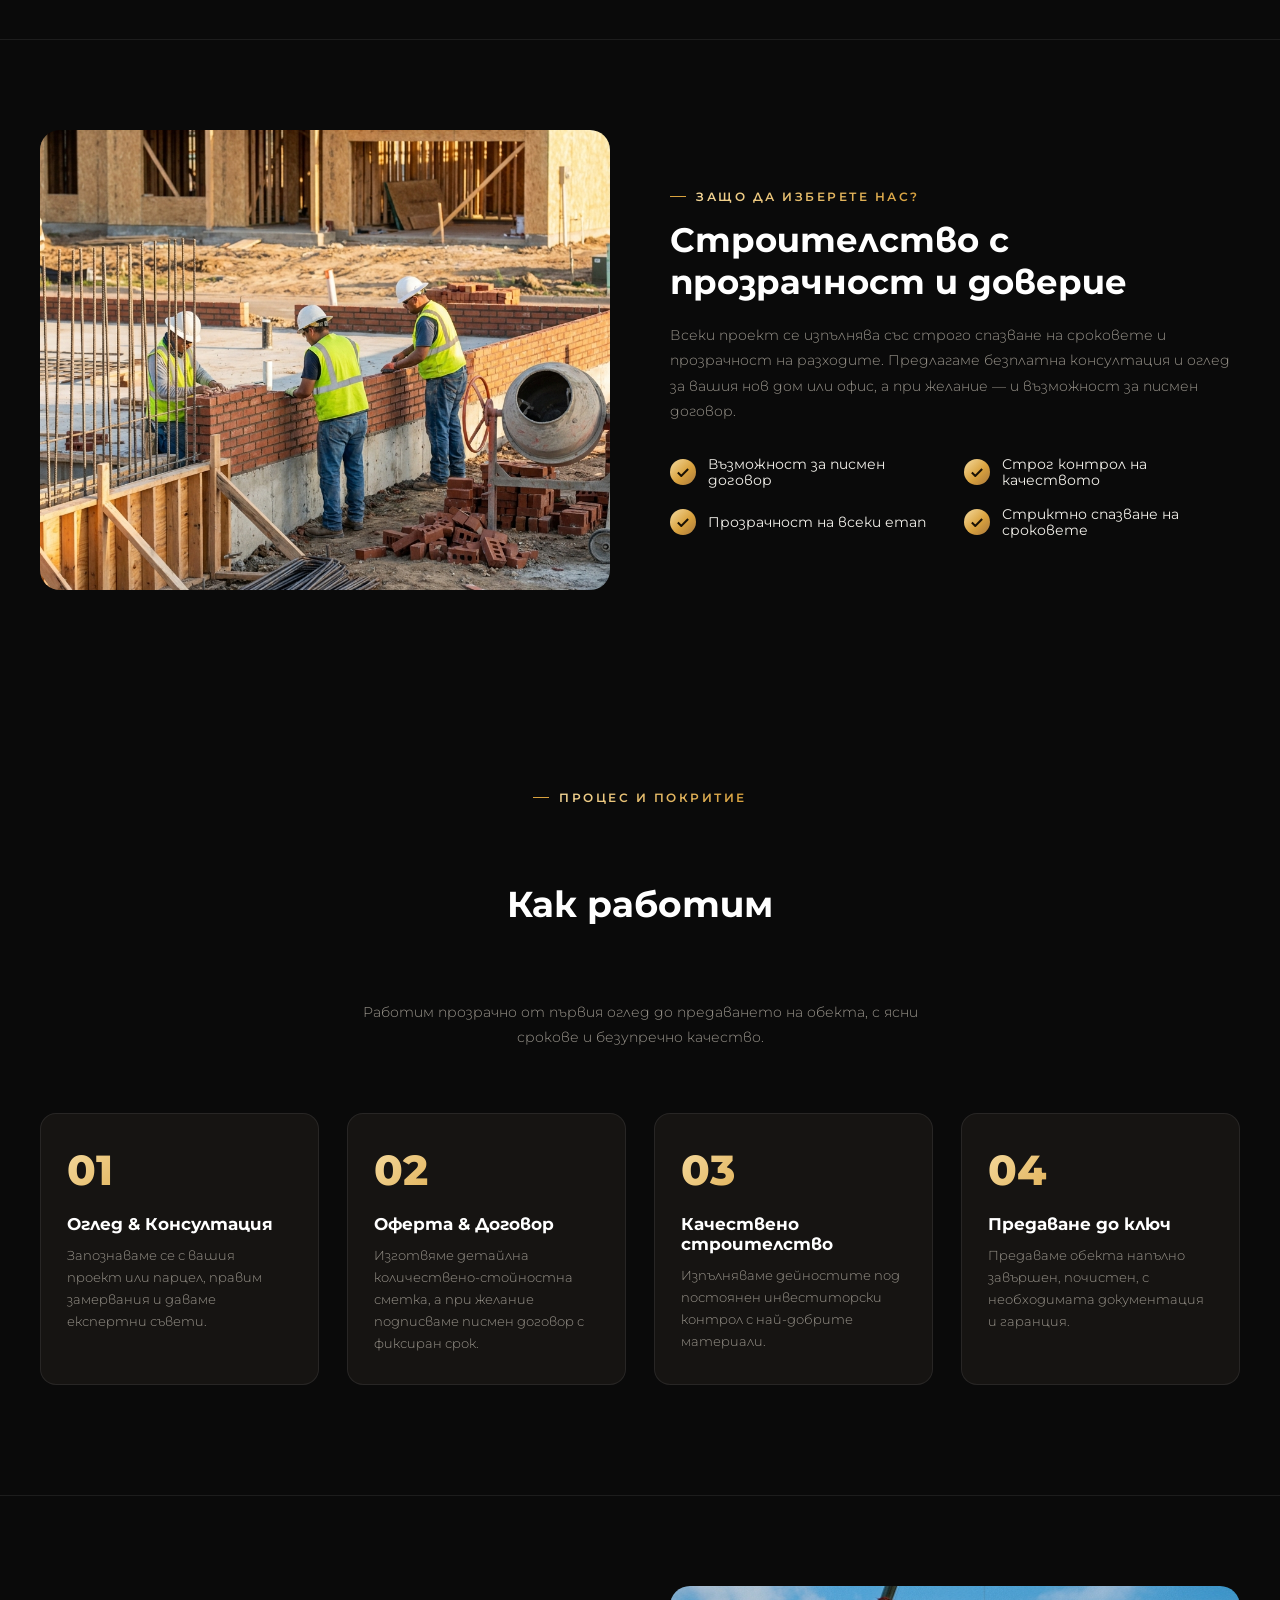
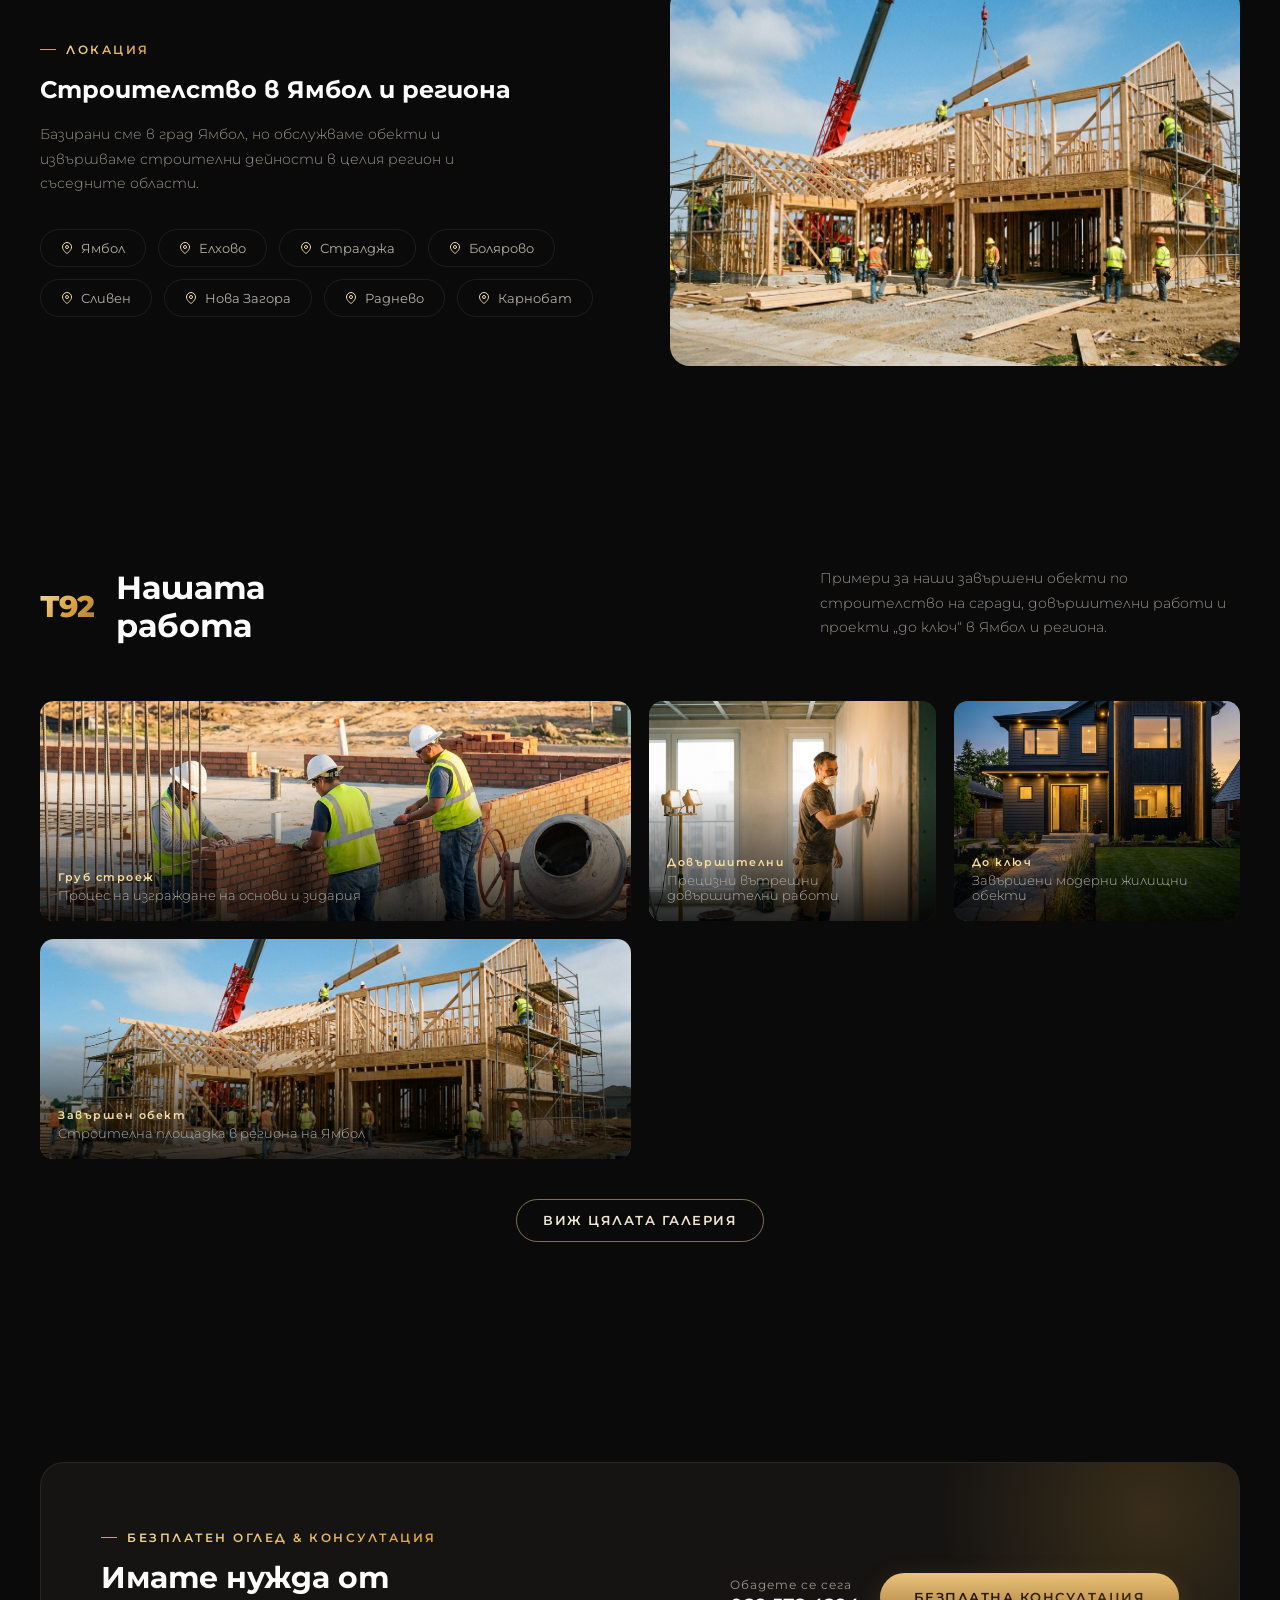
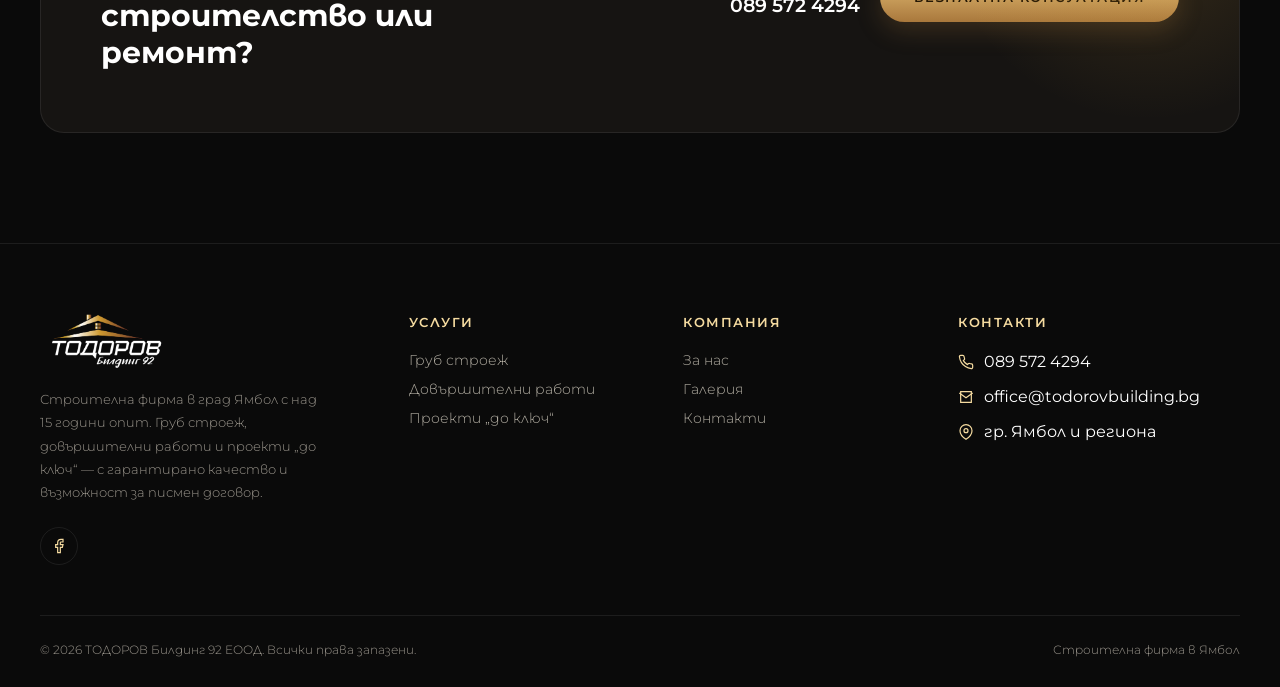
==== commit 44baa0cd: "Use the real finished-project photo for the hero and switch to Montserrat Replace the AI-generated h" ====
--- a/index.html
+++ b/index.html
@@ -7,7 +7,7 @@
 <meta name="description" content="Строителна фирма ТОДОРОВ Билдинг 92 ЕООД – Ямбол. Комплексни строителни услуги с над 15 години опит: груб строеж, довършителни работи и проекти „до ключ“.">
 <link rel="preconnect" href="https://fonts.googleapis.com">
 <link rel="preconnect" href="https://fonts.gstatic.com" crossorigin>
-<link href="https://fonts.googleapis.com/css2?family=Inter:ital,wght@0,300;0,400;0,500;0,600;0,700;0,800;1,400;1,500&display=swap" rel="stylesheet">
+<link href="https://fonts.googleapis.com/css2?family=Montserrat:ital,wght@0,300;0,400;0,500;0,600;0,700;0,800;1,400;1,500&display=swap" rel="stylesheet">
 <link rel="stylesheet" href="style.css">
 </head>
 <body>
@@ -83,7 +83,7 @@
       </div>
     </div>
     <div class="hero-media">
-      <img src="assets/hero-construction.jpg" alt="Строителна площадка Тодоров Билдинг 92">
+      <img src="assets/hero-real.jpg" alt="Завършен обект на Тодоров Билдинг 92">
       <div class="hero-rating">
         <div class="stars">★★★★★</div>
         <div>
--- a/style.css
+++ b/style.css
@@ -20,7 +20,7 @@
 body {
   background: var(--bg);
   color: var(--text-white);
-  font-family: 'Inter', sans-serif;
+  font-family: 'Montserrat', sans-serif;
   -webkit-font-smoothing: antialiased;
   overflow-x: hidden;
 }
@@ -62,7 +62,7 @@
 }
 
 h1, h2, h3 {
-  font-family: 'Inter', sans-serif;
+  font-family: 'Montserrat', sans-serif;
   font-weight: 700;
   color: #fff;
 }
@@ -444,7 +444,7 @@
 .section-head-left { display: flex; align-items: center; gap: 22px; }
 
 .brand-icon {
-  font-family: 'Inter', sans-serif;
+  font-family: 'Montserrat', sans-serif;
   font-weight: 800;
   font-size: 30px;
   letter-spacing: -1px;
@@ -578,7 +578,7 @@
 .process-step { position: relative; padding: 30px 26px; background: var(--bg-card); border: 1px solid var(--line); border-radius: 16px; }
 
 .process-num {
-  font-family: 'Inter', sans-serif;
+  font-family: 'Montserrat', sans-serif;
   font-size: 42px;
   font-weight: 800;
   background: var(--gold-grad);
@@ -769,7 +769,7 @@
 .footer-social svg { width: 16px; height: 16px; stroke: var(--gold-1); fill: none; stroke-width: 1.8; }
 
 .footer-col h4 {
-  font-family: 'Inter', sans-serif;
+  font-family: 'Montserrat', sans-serif;
   font-size: 13px;
   letter-spacing: 1.5px;
   text-transform: uppercase;
@@ -816,7 +816,7 @@
   background: var(--bg-card);
   border: 1px solid var(--line);
   display: flex; align-items: center; justify-content: center;
-  font-family: 'Inter', sans-serif;
+  font-family: 'Montserrat', sans-serif;
   font-weight: 700;
   color: var(--gold-1);
   flex-shrink: 0;
@@ -914,7 +914,7 @@
 
 .stat-row { display: grid; grid-template-columns: repeat(3, 1fr); gap: 24px; margin-top: 40px; }
 .stat-box { text-align: center; padding: 26px 10px; background: var(--bg-card); border: 1px solid var(--line); border-radius: 16px; }
-.stat-box .num { font-family: 'Inter', sans-serif; font-size: 32px; font-weight: 800; background: var(--gold-grad); -webkit-background-clip: text; background-clip: text; color: transparent; }
+.stat-box .num { font-family: 'Montserrat', sans-serif; font-size: 32px; font-weight: 800; background: var(--gold-grad); -webkit-background-clip: text; background-clip: text; color: transparent; }
 .stat-box .label { font-size: 11.5px; color: var(--text-muted); margin-top: 6px; letter-spacing: 0.5px; }
 
 .values-grid { display: grid; grid-template-columns: repeat(4, 1fr); gap: 24px; }
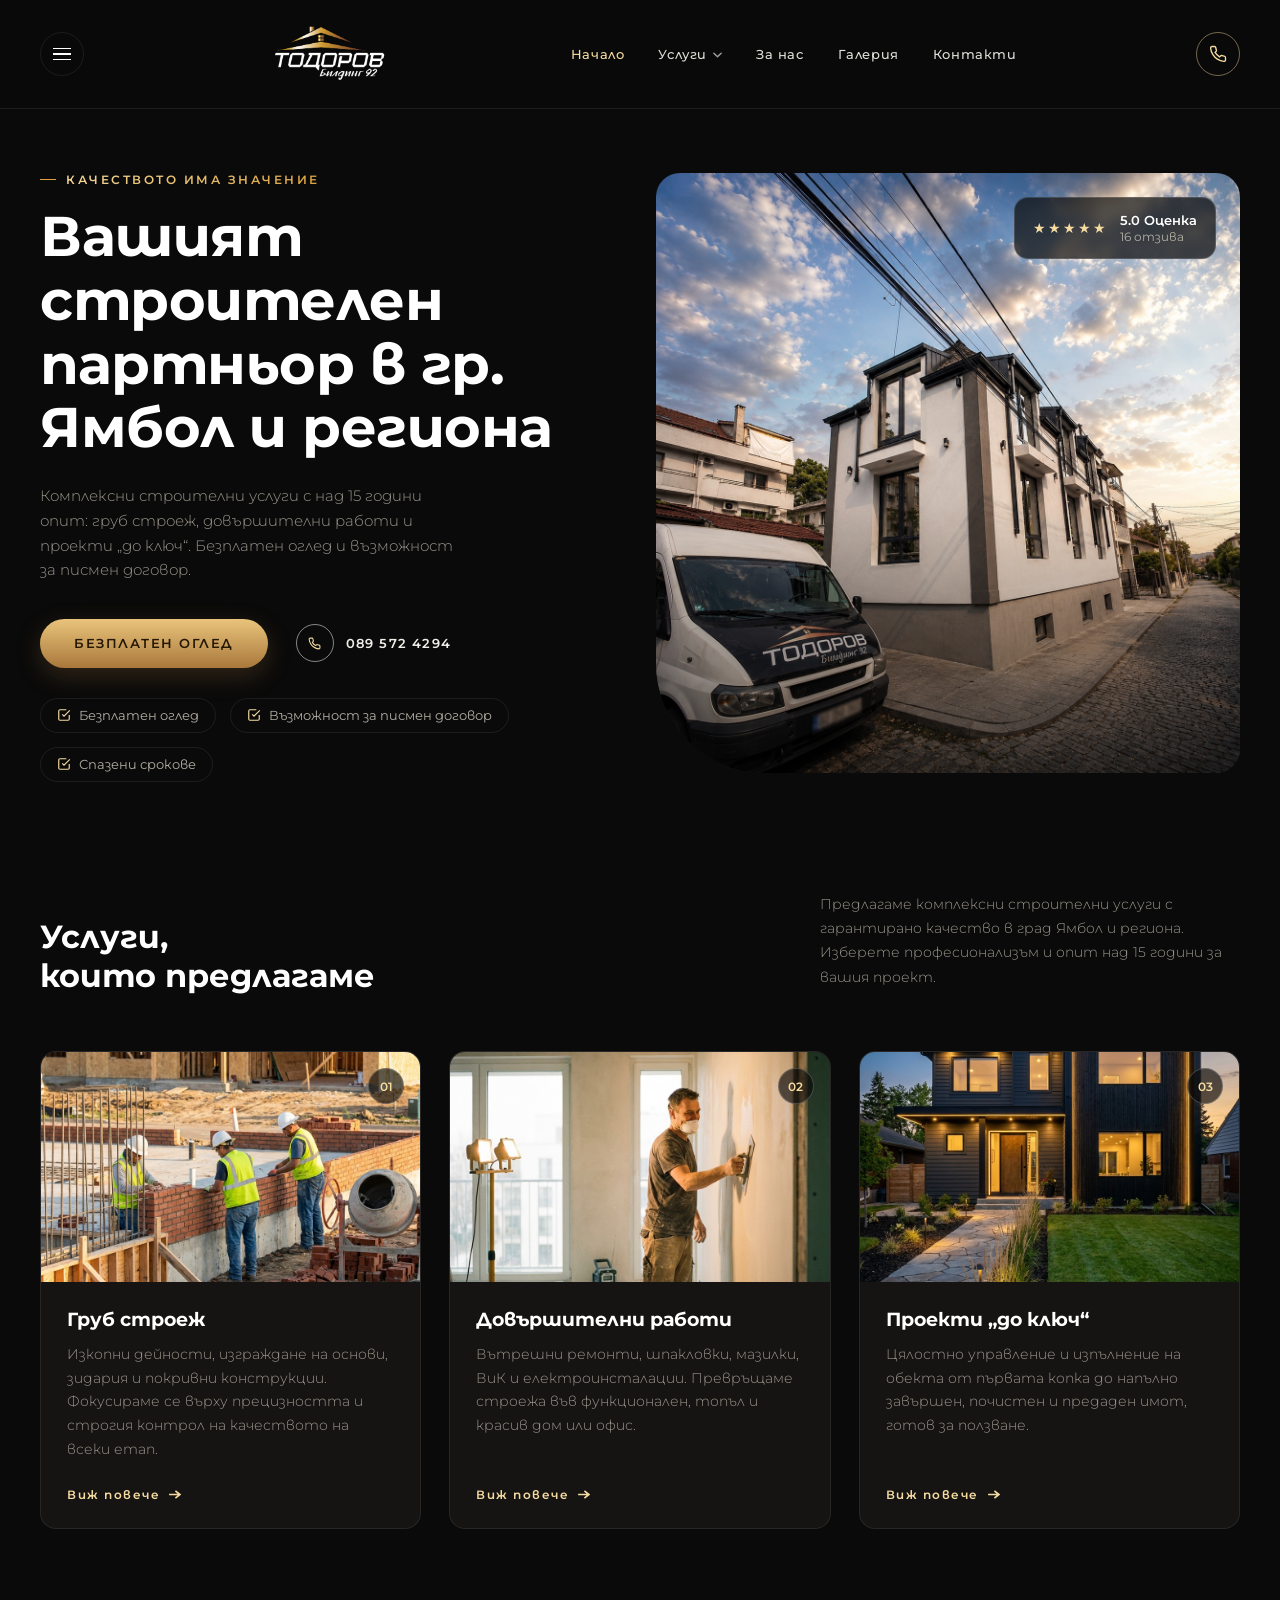
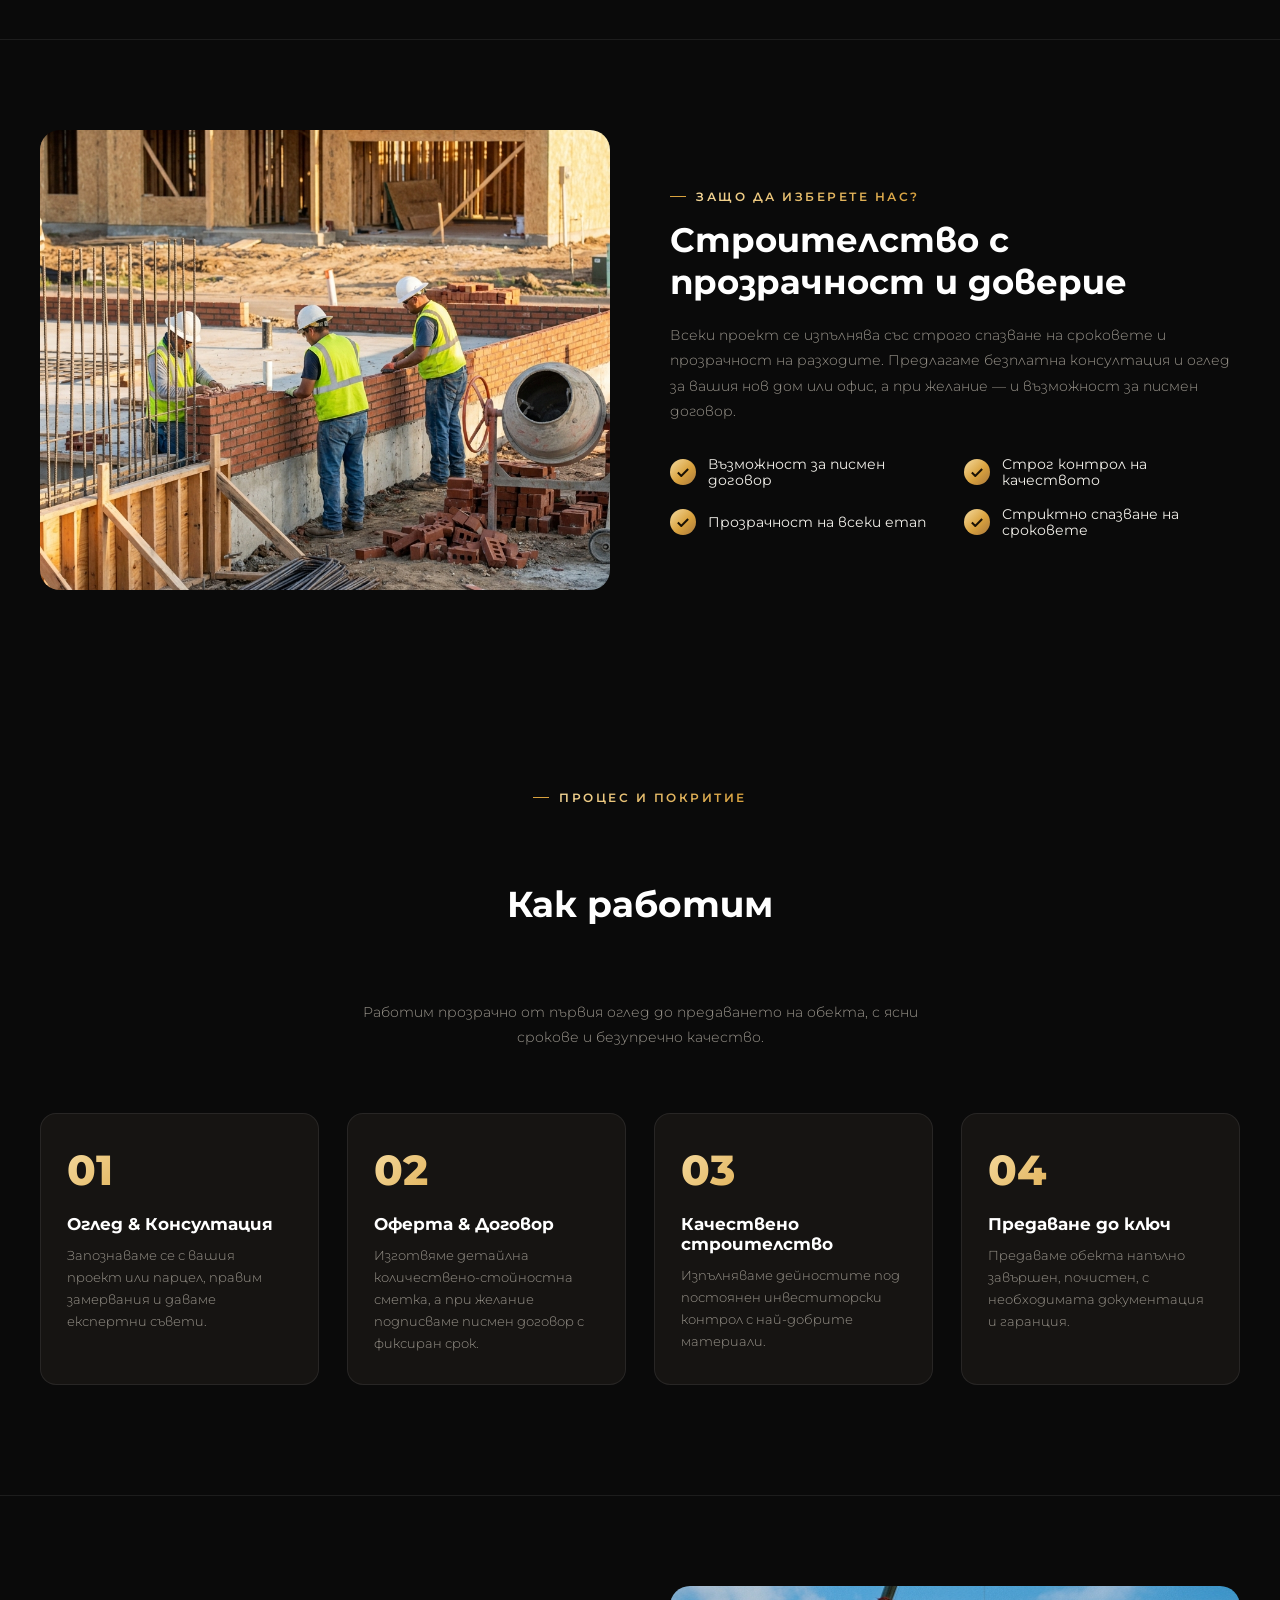
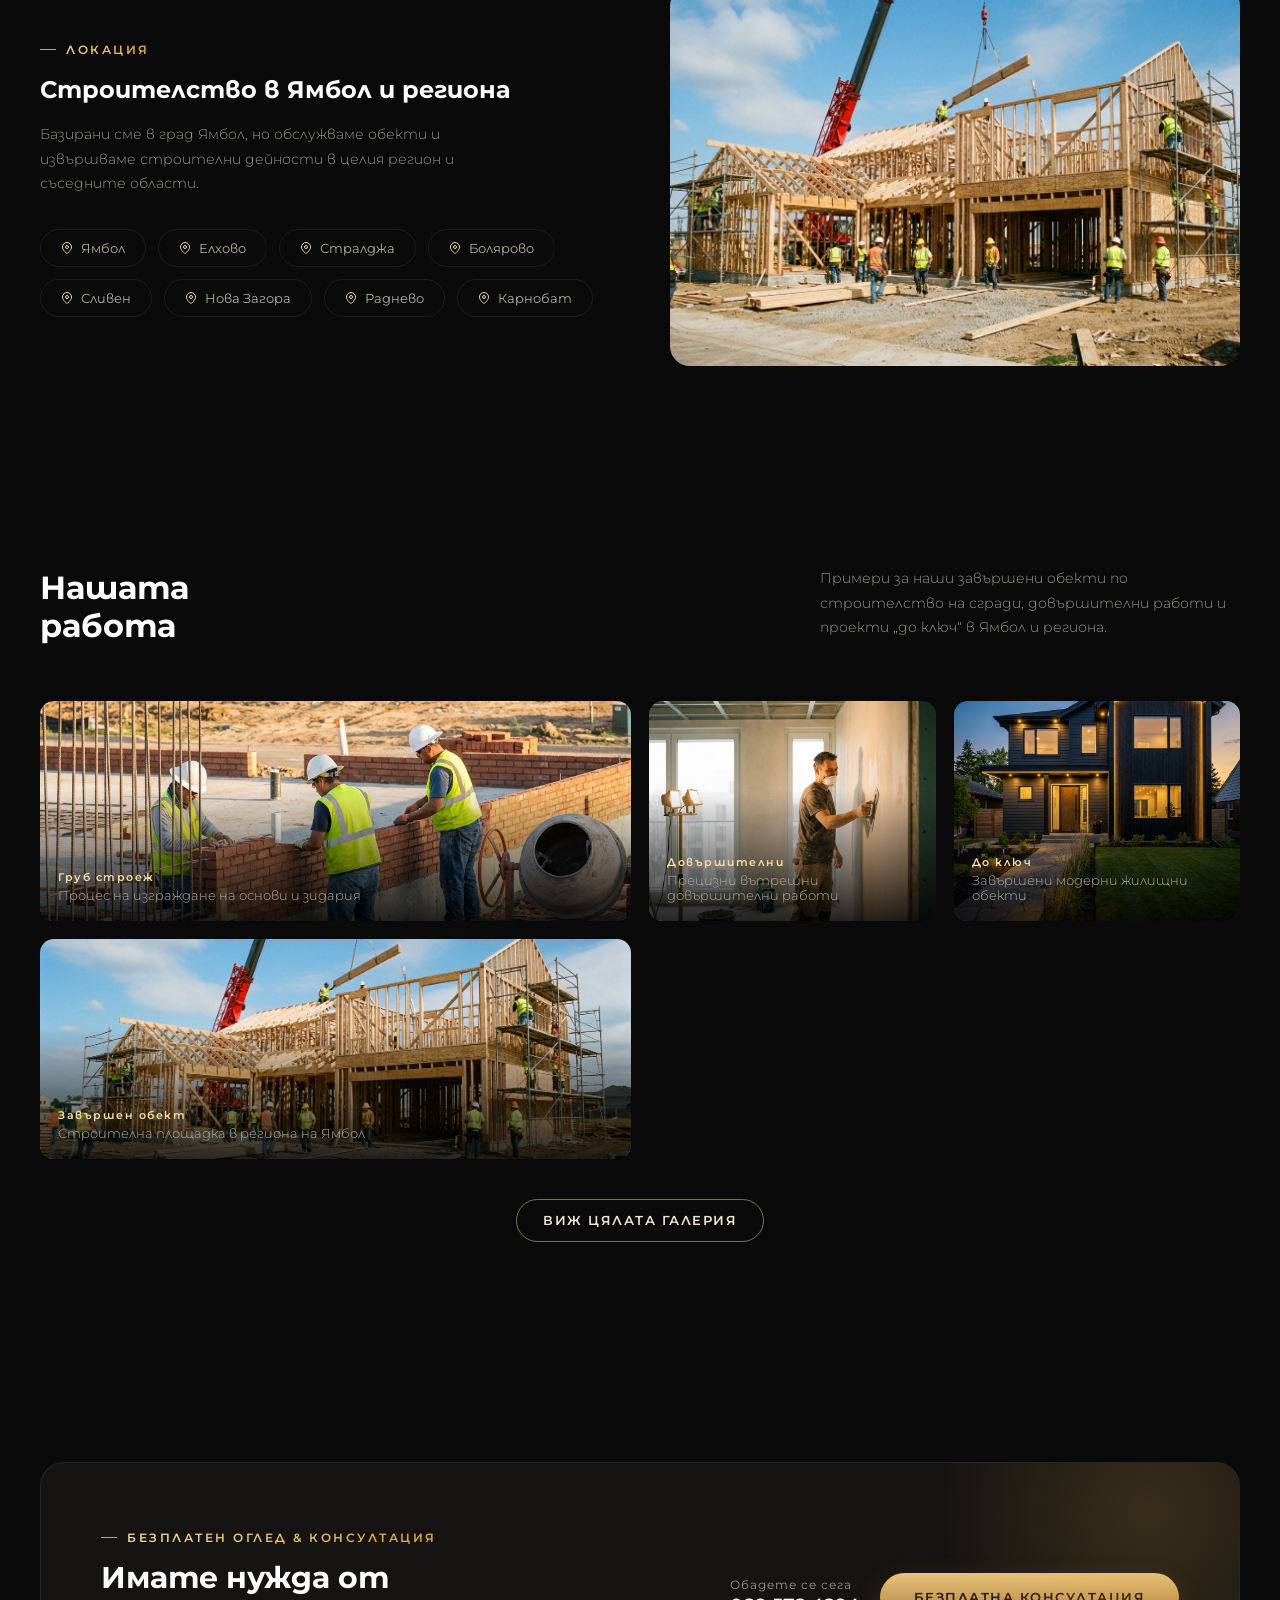
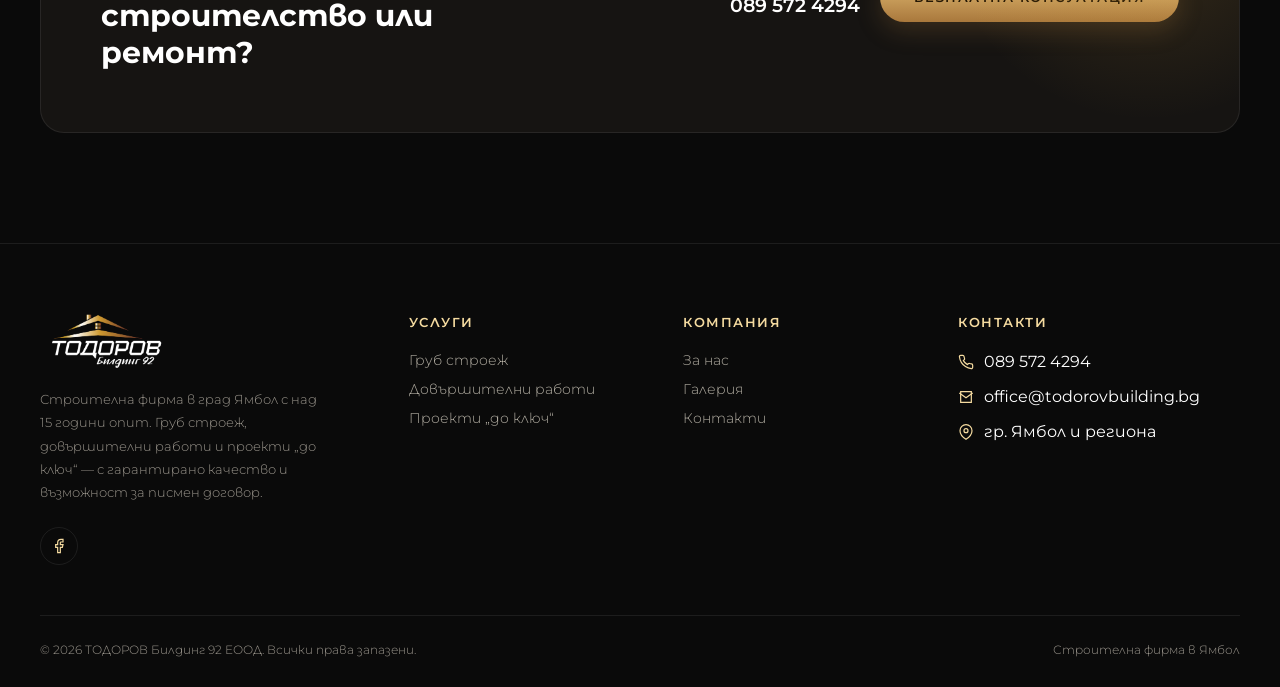
==== commit fd6b09e6: "feat: add admin dashboard at /admin, local editor server, and clean up brand text" ====
--- a/index.html
+++ b/index.html
@@ -3,8 +3,8 @@
 <head>
 <meta charset="UTF-8">
 <meta name="viewport" content="width=device-width, initial-scale=1.0">
-<title>ТОДОРОВ Билдинг 92 ЕООД – Строителна фирма в Ямбол</title>
-<meta name="description" content="Строителна фирма ТОДОРОВ Билдинг 92 ЕООД – Ямбол. Комплексни строителни услуги с над 15 години опит: груб строеж, довършителни работи и проекти „до ключ“.">
+<title data-edit="meta-title">ТОДОРОВ Билдинг 92 ЕООД – Строителна фирма в Ямбол</title>
+<meta name="description" content="Строителна фирма ТОДОРОВ Билдинг 92 ЕООД – Ямбол. Комплексни строителни услуги с над 15 години опит: груб строеж, довършителни работи и проекти „до ключ“." data-edit="meta-description">
 <link rel="preconnect" href="https://fonts.googleapis.com">
 <link rel="preconnect" href="https://fonts.gstatic.com" crossorigin>
 <link href="https://fonts.googleapis.com/css2?family=Montserrat:ital,wght@0,300;0,400;0,500;0,600;0,700;0,800;1,400;1,500&display=swap" rel="stylesheet">
@@ -38,11 +38,11 @@
     </ul>
 
     <div class="header-actions">
-      <a href="tel:0895724294" class="btn-pill btn-outline header-call">
+      <a href="tel:0895724294" class="btn-pill btn-outline header-call" data-global-link="phone">
         <svg viewBox="0 0 24 24" width="14" height="14" stroke="currentColor" fill="none" stroke-width="2"><path d="M22 16.92v3a2 2 0 0 1-2.18 2 19.79 19.79 0 0 1-8.63-3.07 19.5 19.5 0 0 1-6-6 19.79 19.79 0 0 1-3.07-8.67A2 2 0 0 1 4.11 2h3a2 2 0 0 1 2 1.72 12.84 12.84 0 0 0 .7 2.81 2 2 0 0 1-.45 2.11L8.09 9.91a16 16 0 0 0 6 6l1.27-1.27a2 2 0 0 1 2.11-.45 12.84 12.84 0 0 0 2.81.7A2 2 0 0 1 22 16.92z"/></svg>
-        089 572 4294
-      </a>
-      <a href="tel:0895724294" class="call-icon-btn mobile-only" aria-label="Обадете се">
+        <span data-global="phone">089 572 4294</span>
+      </a>
+      <a href="tel:0895724294" class="call-icon-btn mobile-only" aria-label="Обадете се" data-global-link="phone">
         <svg viewBox="0 0 24 24"><path d="M22 16.92v3a2 2 0 0 1-2.18 2 19.79 19.79 0 0 1-8.63-3.07 19.5 19.5 0 0 1-6-6 19.79 19.79 0 0 1-3.07-8.67A2 2 0 0 1 4.11 2h3a2 2 0 0 1 2 1.72 12.84 12.84 0 0 0 .7 2.81 2 2 0 0 1-.45 2.11L8.09 9.91a16 16 0 0 0 6 6l1.27-1.27a2 2 0 0 1 2.11-.45 12.84 12.84 0 0 0 2.81.7A2 2 0 0 1 22 16.92z"/></svg>
       </a>
     </div>
@@ -59,36 +59,36 @@
     <a href="about.html">За нас</a>
     <a href="gallery.html">Галерия</a>
     <a href="contact.html">Контакти</a>
-    <a href="tel:0895724294" class="btn-pill btn-gold">Обадете се: 089 572 4294</a>
+    <a href="tel:0895724294" class="btn-pill btn-gold" data-global-link="phone">Обадете се: <span data-global="phone">089 572 4294</span></a>
   </div>
 </div>
 
 <section class="hero">
   <div class="container hero-inner">
     <div class="hero-content">
-      <span class="eyebrow">Качеството има значение</span>
-      <h1>Вашият строителен партньор в гр. Ямбол и региона</h1>
-      <p>Комплексни строителни услуги с над 15 години опит: груб строеж, довършителни работи и проекти „до ключ“. Безплатен оглед и възможност за писмен договор.</p>
+      <span class="eyebrow" data-edit="hero-eyebrow">Качеството има значение</span>
+      <h1 data-edit="hero-title">Вашият строителен партньор в гр. Ямбол и региона</h1>
+      <p data-edit="hero-desc">Комплексни строителни услуги с над 15 години опит: груб строеж, довършителни работи и проекти „до ключ“. Безплатен оглед и възможност за писмен договор.</p>
       <div class="hero-actions">
-        <a href="contact.html" class="btn-pill btn-gold">Безплатен оглед</a>
-        <a href="tel:0895724294" class="play-link">
+        <a href="contact.html" class="btn-pill btn-gold" data-edit="hero-btn-text">Безплатен оглед</a>
+        <a href="tel:0895724294" class="play-link" data-global-link="phone">
           <span class="play-circle"><svg viewBox="0 0 24 24" fill="none" stroke="currentColor" stroke-width="2"><path d="M22 16.92v3a2 2 0 0 1-2.18 2 19.79 19.79 0 0 1-8.63-3.07 19.5 19.5 0 0 1-6-6 19.79 19.79 0 0 1-3.07-8.67A2 2 0 0 1 4.11 2h3a2 2 0 0 1 2 1.72 12.84 12.84 0 0 0 .7 2.81 2 2 0 0 1-.45 2.11L8.09 9.91a16 16 0 0 0 6 6l1.27-1.27a2 2 0 0 1 2.11-.45 12.84 12.84 0 0 0 2.81.7A2 2 0 0 1 22 16.92z"/></svg></span>
-          089 572 4294
+          <span data-global="phone">089 572 4294</span>
         </a>
       </div>
-      <div class="hero-badges">
-        <span class="hero-badge"><svg viewBox="0 0 24 24"><path d="M9 11l3 3L22 4"/><path d="M21 12v7a2 2 0 0 1-2 2H5a2 2 0 0 1-2-2V5a2 2 0 0 1 2-2h11"/></svg>Безплатен оглед</span>
-        <span class="hero-badge"><svg viewBox="0 0 24 24"><path d="M9 11l3 3L22 4"/><path d="M21 12v7a2 2 0 0 1-2 2H5a2 2 0 0 1-2-2V5a2 2 0 0 1 2-2h11"/></svg>Възможност за писмен договор</span>
-        <span class="hero-badge"><svg viewBox="0 0 24 24"><path d="M9 11l3 3L22 4"/><path d="M21 12v7a2 2 0 0 1-2 2H5a2 2 0 0 1-2-2V5a2 2 0 0 1 2-2h11"/></svg>Спазени срокове</span>
+      <div class="hero-badges" data-list="hero-badges">
+        <span class="hero-badge" data-item><svg viewBox="0 0 24 24"><path d="M9 11l3 3L22 4"/><path d="M21 12v7a2 2 0 0 1-2 2H5a2 2 0 0 1-2-2V5a2 2 0 0 1 2-2h11"/></svg><span data-field="text">Безплатен оглед</span></span>
+        <span class="hero-badge" data-item><svg viewBox="0 0 24 24"><path d="M9 11l3 3L22 4"/><path d="M21 12v7a2 2 0 0 1-2 2H5a2 2 0 0 1-2-2V5a2 2 0 0 1 2-2h11"/></svg><span data-field="text">Възможност за писмен договор</span></span>
+        <span class="hero-badge" data-item><svg viewBox="0 0 24 24"><path d="M9 11l3 3L22 4"/><path d="M21 12v7a2 2 0 0 1-2 2H5a2 2 0 0 1-2-2V5a2 2 0 0 1 2-2h11"/></svg><span data-field="text">Спазени срокове</span></span>
       </div>
     </div>
     <div class="hero-media">
-      <img src="assets/hero-real.jpg" alt="Завършен обект на Тодоров Билдинг 92">
+      <img src="assets/hero-real.jpg" alt="Завършен обект на Тодоров Билдинг 92" data-edit="hero-image">
       <div class="hero-rating">
-        <div class="stars">★★★★★</div>
+        <div class="stars" data-edit="hero-rating-stars">★★★★★</div>
         <div>
-          <div style="font-weight:600; font-size:13px;">5.0 Оценка</div>
-          <div class="rating-text">16 отзива</div>
+          <div style="font-weight:600; font-size:13px;" data-edit="hero-rating-score">5.0 Оценка</div>
+          <div class="rating-text" data-edit="hero-rating-count">16 отзива</div>
         </div>
       </div>
     </div>
@@ -99,48 +99,47 @@
   <div class="container">
     <div class="section-head">
       <div class="section-head-left">
-        <span class="brand-icon">Т92</span>
-        <h2>Услуги,<br>които предлагаме</h2>
-      </div>
-      <p class="section-desc">Предлагаме комплексни строителни услуги с гарантирано качество в град Ямбол и региона. Изберете професионализъм и опит над 15 години за вашия проект.</p>
-    </div>
-
-    <div class="service-grid">
-
-      <a href="service-rough-construction.html" class="service-card">
+        <h2 data-edit="services-title">Услуги,<br>които предлагаме</h2>
+      </div>
+      <p class="section-desc" data-edit="services-desc">Предлагаме комплексни строителни услуги с гарантирано качество в град Ямбол и региона. Изберете професионализъм и опит над 15 години за вашия проект.</p>
+    </div>
+
+    <div class="service-grid" data-list="services">
+
+      <a href="service-rough-construction.html" class="service-card" data-item>
         <div class="service-photo">
-          <img src="assets/service-rough.png" alt="Груб строеж">
-          <span class="service-num">01</span>
+          <img src="assets/service-rough.png" alt="Груб строеж" data-field="image">
+          <span class="service-num" data-field="num">01</span>
         </div>
         <div class="service-body">
-          <h3>Груб строеж</h3>
-          <p>Изкопни дейности, изграждане на основи, зидария и покривни конструкции. Фокусираме се върху прецизността и строгия контрол на качеството на всеки етап.</p>
-        </div>
-        <span class="service-link">Виж повече <svg viewBox="0 0 14 10"><path d="M1 5h12M8 1l5 4-5 4"/></svg></span>
-      </a>
-
-      <a href="service-finishing-works.html" class="service-card">
+          <h3 data-field="title">Груб строеж</h3>
+          <p data-field="desc">Изкопни дейности, изграждане на основи, зидария и покривни конструкции. Фокусираме се върху прецизността и строгия контрол на качеството на всеки етап.</p>
+        </div>
+        <span class="service-link" data-field="link-text">Виж повече <svg viewBox="0 0 14 10"><path d="M1 5h12M8 1l5 4-5 4"/></svg></span>
+      </a>
+
+      <a href="service-finishing-works.html" class="service-card" data-item>
         <div class="service-photo">
-          <img src="assets/service-finishing.png" alt="Довършителни работи">
-          <span class="service-num">02</span>
+          <img src="assets/service-finishing.png" alt="Довършителни работи" data-field="image">
+          <span class="service-num" data-field="num">02</span>
         </div>
         <div class="service-body">
-          <h3>Довършителни работи</h3>
-          <p>Вътрешни ремонти, шпакловки, мазилки, ВиК и електроинсталации. Превръщаме строежа във функционален, топъл и красив дом или офис.</p>
-        </div>
-        <span class="service-link">Виж повече <svg viewBox="0 0 14 10"><path d="M1 5h12M8 1l5 4-5 4"/></svg></span>
-      </a>
-
-      <a href="service-turnkey-projects.html" class="service-card">
+          <h3 data-field="title">Довършителни работи</h3>
+          <p data-field="desc">Вътрешни ремонти, шпакловки, мазилки, ВиК и електроинсталации. Превръщаме строежа във функционален, топъл и красив дом или офис.</p>
+        </div>
+        <span class="service-link" data-field="link-text">Виж повече <svg viewBox="0 0 14 10"><path d="M1 5h12M8 1l5 4-5 4"/></svg></span>
+      </a>
+
+      <a href="service-turnkey-projects.html" class="service-card" data-item>
         <div class="service-photo">
-          <img src="assets/service-turnkey.png" alt="Проекти до ключ">
-          <span class="service-num">03</span>
+          <img src="assets/service-turnkey.png" alt="Проекти до ключ" data-field="image">
+          <span class="service-num" data-field="num">03</span>
         </div>
         <div class="service-body">
-          <h3>Проекти „до ключ“</h3>
-          <p>Цялостно управление и изпълнение на обекта от първата копка до напълно завършен, почистен и предаден имот, готов за ползване.</p>
-        </div>
-        <span class="service-link">Виж повече <svg viewBox="0 0 14 10"><path d="M1 5h12M8 1l5 4-5 4"/></svg></span>
+          <h3 data-field="title">Проекти „до ключ“</h3>
+          <p data-field="desc">Цялостно управление и изпълнение на обекта от първата копка до напълно завършен, почистен и предаден имот, готов за ползване.</p>
+        </div>
+        <span class="service-link" data-field="link-text">Виж повече <svg viewBox="0 0 14 10"><path d="M1 5h12M8 1l5 4-5 4"/></svg></span>
       </a>
 
     </div>
@@ -151,17 +150,17 @@
   <div class="container">
     <div class="why-us">
       <div class="why-us-media">
-        <img src="assets/service-rough.png" alt="Строителство с договорна сигурност">
+        <img src="assets/service-rough.png" alt="Строителство с договорна сигурност" data-edit="why-image">
       </div>
       <div class="why-us-content">
-        <span class="eyebrow">Защо да изберете нас?</span>
-        <h2>Строителство с прозрачност и доверие</h2>
-        <p>Всеки проект се изпълнява със строго спазване на сроковете и прозрачност на разходите. Предлагаме безплатна консултация и оглед за вашия нов дом или офис, а при желание — и възможност за писмен договор.</p>
-        <div class="feature-list">
-          <div class="feature-item"><span class="feature-check"><svg viewBox="0 0 14 10"><path d="M1 5l4 4 8-8"/></svg></span>Възможност за писмен договор</div>
-          <div class="feature-item"><span class="feature-check"><svg viewBox="0 0 14 10"><path d="M1 5l4 4 8-8"/></svg></span>Строг контрол на качеството</div>
-          <div class="feature-item"><span class="feature-check"><svg viewBox="0 0 14 10"><path d="M1 5l4 4 8-8"/></svg></span>Прозрачност на всеки етап</div>
-          <div class="feature-item"><span class="feature-check"><svg viewBox="0 0 14 10"><path d="M1 5l4 4 8-8"/></svg></span>Стриктно спазване на сроковете</div>
+        <span class="eyebrow" data-edit="why-eyebrow">Защо да изберете нас?</span>
+        <h2 data-edit="why-title">Строителство с прозрачност и доверие</h2>
+        <p data-edit="why-desc">Всеки проект се изпълнява със строго спазване на сроковете и прозрачност на разходите. Предлагаме безплатна консултация и оглед за вашия нов дом или офис, а при желание — и възможност за писмен договор.</p>
+        <div class="feature-list" data-list="why-features">
+          <div class="feature-item" data-item><span class="feature-check"><svg viewBox="0 0 14 10"><path d="M1 5l4 4 8-8"/></svg></span><span data-field="text">Възможност за писмен договор</span></div>
+          <div class="feature-item" data-item><span class="feature-check"><svg viewBox="0 0 14 10"><path d="M1 5l4 4 8-8"/></svg></span><span data-field="text">Строг контрол на качеството</span></div>
+          <div class="feature-item" data-item><span class="feature-check"><svg viewBox="0 0 14 10"><path d="M1 5l4 4 8-8"/></svg></span><span data-field="text">Прозрачност на всеки етап</span></div>
+          <div class="feature-item" data-item><span class="feature-check"><svg viewBox="0 0 14 10"><path d="M1 5l4 4 8-8"/></svg></span><span data-field="text">Стриктно спазване на сроковете</span></div>
         </div>
       </div>
     </div>
@@ -171,31 +170,31 @@
 <section class="section-pad">
   <div class="container">
     <div class="section-head center">
-      <span class="eyebrow">Процес и покритие</span>
-      <h2>Как работим</h2>
-      <p class="section-desc">Работим прозрачно от първия оглед до предаването на обекта, с ясни срокове и безупречно качество.</p>
-    </div>
-
-    <div class="process-grid">
-      <div class="process-step">
-        <span class="process-num">01</span>
-        <h3>Оглед &amp; Консултация</h3>
-        <p>Запознаваме се с вашия проект или парцел, правим замервания и даваме експертни съвети.</p>
-      </div>
-      <div class="process-step">
-        <span class="process-num">02</span>
-        <h3>Оферта &amp; Договор</h3>
-        <p>Изготвяме детайлна количествено-стойностна сметка, а при желание подписваме писмен договор с фиксиран срок.</p>
-      </div>
-      <div class="process-step">
-        <span class="process-num">03</span>
-        <h3>Качествено строителство</h3>
-        <p>Изпълняваме дейностите под постоянен инвеститорски контрол с най-добрите материали.</p>
-      </div>
-      <div class="process-step">
-        <span class="process-num">04</span>
-        <h3>Предаване до ключ</h3>
-        <p>Предаваме обекта напълно завършен, почистен, с необходимата документация и гаранция.</p>
+      <span class="eyebrow" data-edit="how-eyebrow">Процес и покритие</span>
+      <h2 data-edit="how-title">Как работим</h2>
+      <p class="section-desc" data-edit="how-desc">Работим прозрачно от първия оглед до предаването на обекта, с ясни срокове и безупречно качество.</p>
+    </div>
+
+    <div class="process-grid" data-list="how-steps">
+      <div class="process-step" data-item>
+        <span class="process-num" data-field="num">01</span>
+        <h3 data-field="title">Оглед &amp; Консултация</h3>
+        <p data-field="desc">Запознаваме се с вашия проект или парцел, правим замервания и даваме експертни съвети.</p>
+      </div>
+      <div class="process-step" data-item>
+        <span class="process-num" data-field="num">02</span>
+        <h3 data-field="title">Оферта &amp; Договор</h3>
+        <p data-field="desc">Изготвяме детайлна количествено-стойностна сметка, а при желание подписваме писмен договор с фиксиран срок.</p>
+      </div>
+      <div class="process-step" data-item>
+        <span class="process-num" data-field="num">03</span>
+        <h3 data-field="title">Качествено строителство</h3>
+        <p data-field="desc">Изпълняваме дейностите под постоянен инвеститорски контрол с най-добрите материали.</p>
+      </div>
+      <div class="process-step" data-item>
+        <span class="process-num" data-field="num">04</span>
+        <h3 data-field="title">Предаване до ключ</h3>
+        <p data-field="desc">Предаваме обекта напълно завършен, почистен, с необходимата документация и гаранция.</p>
       </div>
     </div>
   </div>
@@ -205,22 +204,22 @@
   <div class="container">
     <div class="locations-wrap">
       <div>
-        <span class="eyebrow">Локация</span>
-        <h2>Строителство в Ямбол и региона</h2>
-        <p class="section-desc" style="margin-top:18px;">Базирани сме в град Ямбол, но обслужваме обекти и извършваме строителни дейности в целия регион и съседните области.</p>
-        <div class="location-chips">
-          <span class="location-chip"><svg viewBox="0 0 24 24"><path d="M21 10c0 7-9 13-9 13s-9-6-9-13a9 9 0 0118 0z"/><circle cx="12" cy="10" r="3"/></svg>Ямбол</span>
-          <span class="location-chip"><svg viewBox="0 0 24 24"><path d="M21 10c0 7-9 13-9 13s-9-6-9-13a9 9 0 0118 0z"/><circle cx="12" cy="10" r="3"/></svg>Елхово</span>
-          <span class="location-chip"><svg viewBox="0 0 24 24"><path d="M21 10c0 7-9 13-9 13s-9-6-9-13a9 9 0 0118 0z"/><circle cx="12" cy="10" r="3"/></svg>Стралджа</span>
-          <span class="location-chip"><svg viewBox="0 0 24 24"><path d="M21 10c0 7-9 13-9 13s-9-6-9-13a9 9 0 0118 0z"/><circle cx="12" cy="10" r="3"/></svg>Болярово</span>
-          <span class="location-chip"><svg viewBox="0 0 24 24"><path d="M21 10c0 7-9 13-9 13s-9-6-9-13a9 9 0 0118 0z"/><circle cx="12" cy="10" r="3"/></svg>Сливен</span>
-          <span class="location-chip"><svg viewBox="0 0 24 24"><path d="M21 10c0 7-9 13-9 13s-9-6-9-13a9 9 0 0118 0z"/><circle cx="12" cy="10" r="3"/></svg>Нова Загора</span>
-          <span class="location-chip"><svg viewBox="0 0 24 24"><path d="M21 10c0 7-9 13-9 13s-9-6-9-13a9 9 0 0118 0z"/><circle cx="12" cy="10" r="3"/></svg>Раднево</span>
-          <span class="location-chip"><svg viewBox="0 0 24 24"><path d="M21 10c0 7-9 13-9 13s-9-6-9-13a9 9 0 0118 0z"/><circle cx="12" cy="10" r="3"/></svg>Карнобат</span>
+        <span class="eyebrow" data-edit="locations-eyebrow">Локация</span>
+        <h2 data-edit="locations-title">Строителство в Ямбол и региона</h2>
+        <p class="section-desc" style="margin-top:18px;" data-edit="locations-desc">Базирани сме в град Ямбол, но обслужваме обекти и извършваме строителни дейности в целия регион и съседните области.</p>
+        <div class="location-chips" data-list="locations">
+          <span class="location-chip" data-item><svg viewBox="0 0 24 24"><path d="M21 10c0 7-9 13-9 13s-9-6-9-13a9 9 0 0118 0z"/><circle cx="12" cy="10" r="3"/></svg><span data-field="name">Ямбол</span></span>
+          <span class="location-chip" data-item><svg viewBox="0 0 24 24"><path d="M21 10c0 7-9 13-9 13s-9-6-9-13a9 9 0 0118 0z"/><circle cx="12" cy="10" r="3"/></svg><span data-field="name">Елхово</span></span>
+          <span class="location-chip" data-item><svg viewBox="0 0 24 24"><path d="M21 10c0 7-9 13-9 13s-9-6-9-13a9 9 0 0118 0z"/><circle cx="12" cy="10" r="3"/></svg><span data-field="name">Стралджа</span></span>
+          <span class="location-chip" data-item><svg viewBox="0 0 24 24"><path d="M21 10c0 7-9 13-9 13s-9-6-9-13a9 9 0 0118 0z"/><circle cx="12" cy="10" r="3"/></svg><span data-field="name">Болярово</span></span>
+          <span class="location-chip" data-item><svg viewBox="0 0 24 24"><path d="M21 10c0 7-9 13-9 13s-9-6-9-13a9 9 0 0118 0z"/><circle cx="12" cy="10" r="3"/></svg><span data-field="name">Сливен</span></span>
+          <span class="location-chip" data-item><svg viewBox="0 0 24 24"><path d="M21 10c0 7-9 13-9 13s-9-6-9-13a9 9 0 0118 0z"/><circle cx="12" cy="10" r="3"/></svg><span data-field="name">Нова Загора</span></span>
+          <span class="location-chip" data-item><svg viewBox="0 0 24 24"><path d="M21 10c0 7-9 13-9 13s-9-6-9-13a9 9 0 0118 0z"/><circle cx="12" cy="10" r="3"/></svg><span data-field="name">Раднево</span></span>
+          <span class="location-chip" data-item><svg viewBox="0 0 24 24"><path d="M21 10c0 7-9 13-9 13s-9-6-9-13a9 9 0 0118 0z"/><circle cx="12" cy="10" r="3"/></svg><span data-field="name">Карнобат</span></span>
         </div>
       </div>
       <div class="locations-media">
-        <img src="assets/gallery-wide.png" alt="Строителство в региона на Ямбол">
+        <img src="assets/gallery-wide.png" alt="Строителство в региона на Ямбол" data-edit="locations-image">
       </div>
     </div>
   </div>
@@ -230,28 +229,27 @@
   <div class="container">
     <div class="section-head">
       <div class="section-head-left">
-        <span class="brand-icon">Т92</span>
-        <h2>Нашата<br>работа</h2>
-      </div>
-      <p class="section-desc">Примери за наши завършени обекти по строителство на сгради, довършителни работи и проекти „до ключ“ в Ямбол и региона.</p>
-    </div>
-
-    <div class="gallery-grid">
-      <div class="gallery-item wide">
-        <img src="assets/service-rough.png" alt="Груб строеж">
-        <div class="gallery-caption"><span class="tag">Груб строеж</span><span class="desc">Процес на изграждане на основи и зидария</span></div>
-      </div>
-      <div class="gallery-item">
-        <img src="assets/service-finishing.png" alt="Довършителни дейности">
-        <div class="gallery-caption"><span class="tag">Довършителни</span><span class="desc">Прецизни вътрешни довършителни работи</span></div>
-      </div>
-      <div class="gallery-item">
-        <img src="assets/service-turnkey.png" alt="Проекти до ключ">
-        <div class="gallery-caption"><span class="tag">До ключ</span><span class="desc">Завършени модерни жилищни обекти</span></div>
-      </div>
-      <div class="gallery-item wide">
-        <img src="assets/gallery-wide.png" alt="Завършен обект">
-        <div class="gallery-caption"><span class="tag">Завършен обект</span><span class="desc">Строителна площадка в региона на Ямбол</span></div>
+        <h2 data-edit="gallery-title">Нашата<br>работа</h2>
+      </div>
+      <p class="section-desc" data-edit="gallery-desc">Примери за наши завършени обекти по строителство на сгради, довършителни работи и проекти „до ключ“ в Ямбол и региона.</p>
+    </div>
+
+    <div class="gallery-grid" data-list="gallery-preview">
+      <div class="gallery-item wide" data-item>
+        <img src="assets/service-rough.png" alt="Груб строеж" data-field="image">
+        <div class="gallery-caption"><span class="tag" data-field="tag">Груб строеж</span><span class="desc" data-field="desc">Процес на изграждане на основи и зидария</span></div>
+      </div>
+      <div class="gallery-item" data-item>
+        <img src="assets/service-finishing.png" alt="Довършителни дейности" data-field="image">
+        <div class="gallery-caption"><span class="tag" data-field="tag">Довършителни</span><span class="desc">Прецизни вътрешни довършителни работи</span></div>
+      </div>
+      <div class="gallery-item" data-item>
+        <img src="assets/service-turnkey.png" alt="Проекти до ключ" data-field="image">
+        <div class="gallery-caption"><span class="tag" data-field="tag">До ключ</span><span class="desc">Завършени модерни жилищни обекти</span></div>
+      </div>
+      <div class="gallery-item wide" data-item>
+        <img src="assets/gallery-wide.png" alt="Завършен обект" data-field="image">
+        <div class="gallery-caption"><span class="tag" data-field="tag">Завършен обект</span><span class="desc">Строителна площадка в региона на Ямбол</span></div>
       </div>
     </div>
     <div style="text-align:center; margin-top:40px;">
@@ -264,15 +262,15 @@
   <div class="container">
     <div class="cta-banner">
       <div>
-        <span class="eyebrow">Безплатен оглед &amp; консултация</span>
-        <h2>Имате нужда от строителство или ремонт?</h2>
+        <span class="eyebrow" data-edit="cta-eyebrow">Безплатен оглед &amp; консултация</span>
+        <h2 data-edit="cta-title">Имате нужда от строителство или ремонт?</h2>
       </div>
       <div class="cta-actions">
         <div class="cta-phone">
           <span>Обадете се сега</span>
-          <strong>089 572 4294</strong>
-        </div>
-        <a href="contact.html" class="btn-pill btn-gold">Безплатна консултация</a>
+          <strong data-global="phone">089 572 4294</strong>
+        </div>
+        <a href="contact.html" class="btn-pill btn-gold" data-edit="cta-btn-text">Безплатна консултация</a>
       </div>
     </div>
   </div>
@@ -285,9 +283,9 @@
         <a href="index.html" class="brand">
           <img src="assets/logo.png" alt="ТОДОРОВ Билдинг 92" class="brand-logo-img">
         </a>
-        <p>Строителна фирма в град Ямбол с над 15 години опит. Груб строеж, довършителни работи и проекти „до ключ“ — с гарантирано качество и възможност за писмен договор.</p>
+        <p data-edit="footer-about-text">Строителна фирма в град Ямбол с над 15 години опит. Груб строеж, довършителни работи и проекти „до ключ“ — с гарантирано качество и възможност за писмен договор.</p>
         <div class="footer-social">
-          <a href="https://www.facebook.com/TodorovBuilding92?mibextid=wwXIfr" target="_blank" rel="noopener" aria-label="Facebook"><svg viewBox="0 0 24 24"><path d="M18 2h-3a5 5 0 0 0-5 5v3H7v4h3v8h4v-8h3l1-4h-4V7a1 1 0 0 1 1-1h3z"/></svg></a>
+          <a href="https://www.facebook.com/TodorovBuilding92?mibextid=wwXIfr" target="_blank" rel="noopener" aria-label="Facebook" data-global-link="facebook"><svg viewBox="0 0 24 24"><path d="M18 2h-3a5 5 0 0 0-5 5v3H7v4h3v8h4v-8h3l1-4h-4V7a1 1 0 0 1 1-1h3z"/></svg></a>
         </div>
       </div>
       <div class="footer-col">
@@ -310,15 +308,15 @@
         <h4>Контакти</h4>
         <div class="footer-contact-item">
           <svg viewBox="0 0 24 24"><path d="M22 16.92v3a2 2 0 0 1-2.18 2 19.79 19.79 0 0 1-8.63-3.07 19.5 19.5 0 0 1-6-6 19.79 19.79 0 0 1-3.07-8.67A2 2 0 0 1 4.11 2h3a2 2 0 0 1 2 1.72 12.84 12.84 0 0 0 .7 2.81 2 2 0 0 1-.45 2.11L8.09 9.91a16 16 0 0 0 6 6l1.27-1.27a2 2 0 0 1 2.11-.45 12.84 12.84 0 0 0 2.81.7A2 2 0 0 1 22 16.92z"/></svg>
-          <span>089 572 4294</span>
+          <span data-global="phone">089 572 4294</span>
         </div>
         <div class="footer-contact-item">
           <svg viewBox="0 0 24 24"><path d="M4 4h16v16H4z"/><path d="M22 6l-10 7L2 6"/></svg>
-          <span>office@todorovbuilding.bg</span>
+          <span data-global="email">office@todorovbuilding.bg</span>
         </div>
         <div class="footer-contact-item">
           <svg viewBox="0 0 24 24"><path d="M21 10c0 7-9 13-9 13s-9-6-9-13a9 9 0 0118 0z"/><circle cx="12" cy="10" r="3"/></svg>
-          <span>гр. Ямбол и региона</span>
+          <span data-global="address">гр. Ямбол и региона</span>
         </div>
       </div>
     </div>
--- a/style.css
+++ b/style.css
@@ -408,8 +408,8 @@
 
 .hero-rating {
   position: absolute;
-  left: 24px;
-  bottom: 24px;
+  right: 24px;
+  top: 24px;
   z-index: 2;
   background: rgba(10,10,10,0.7);
   backdrop-filter: blur(6px);
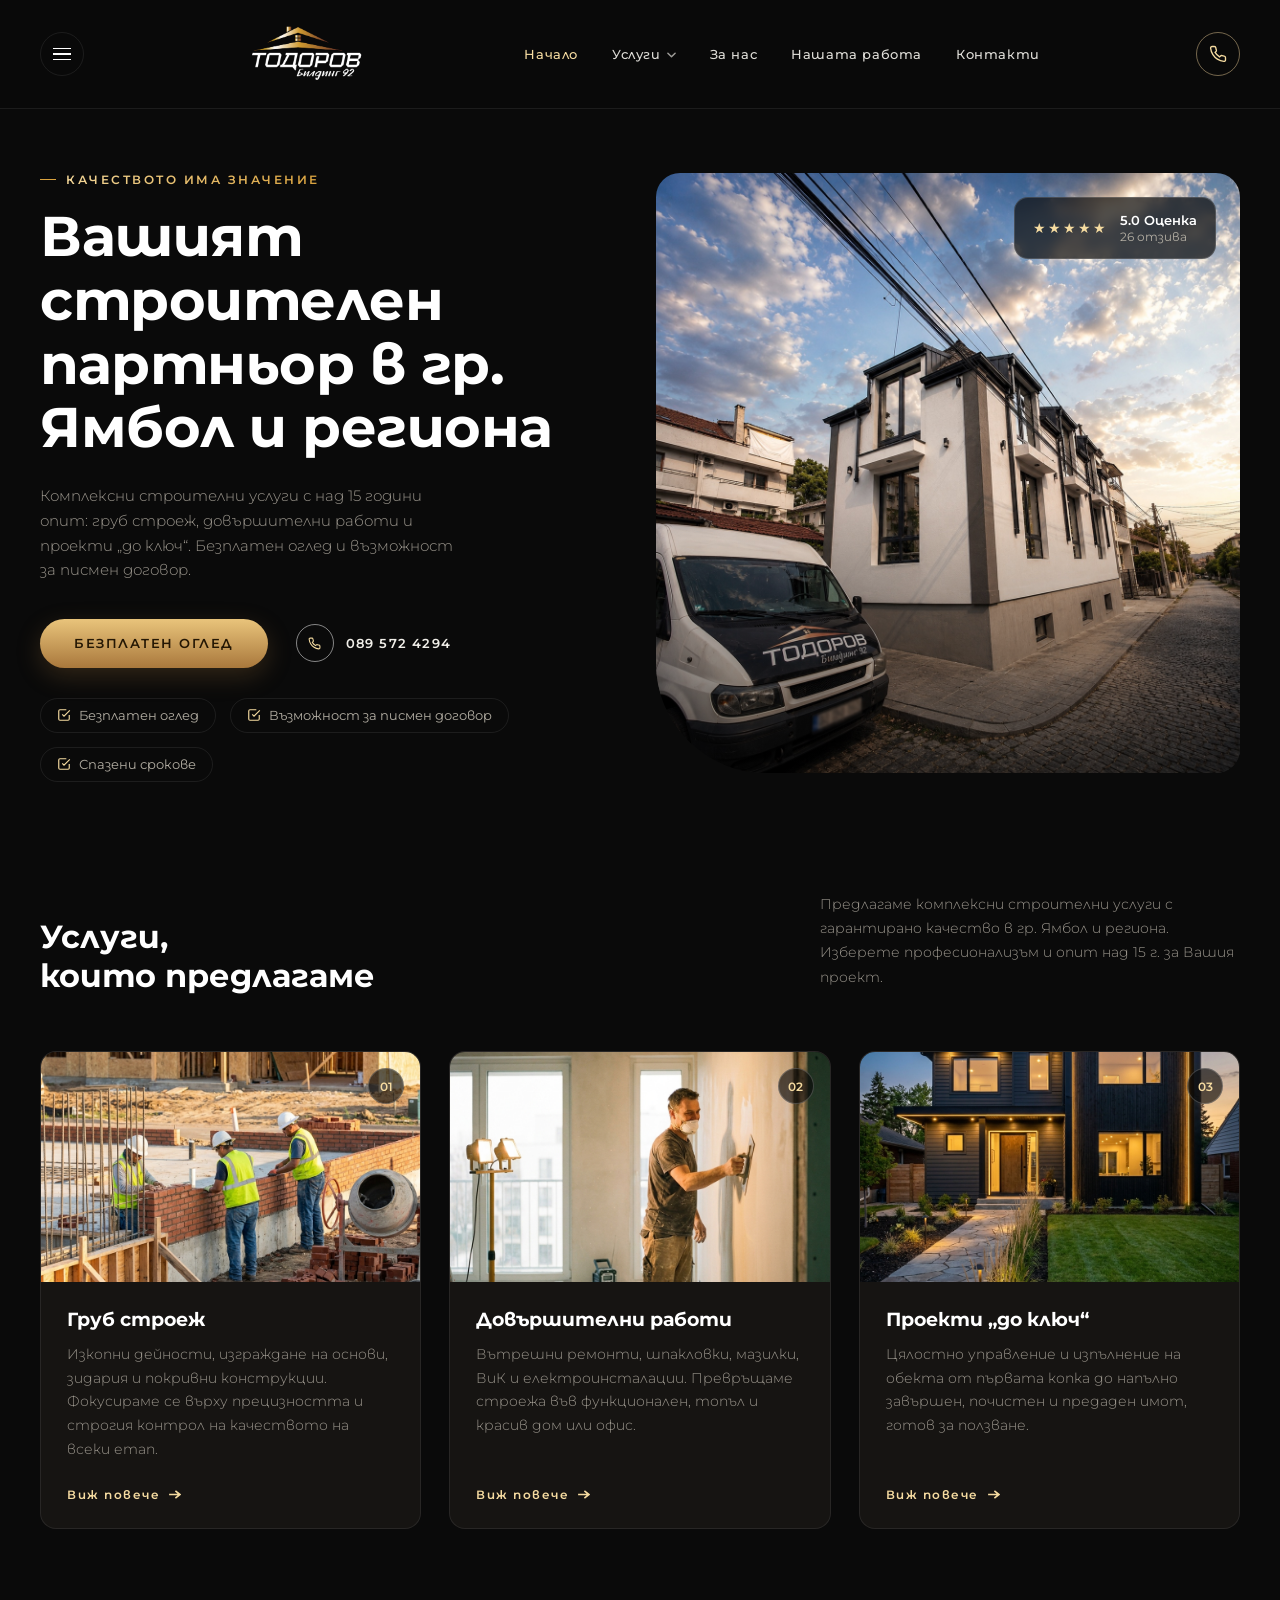
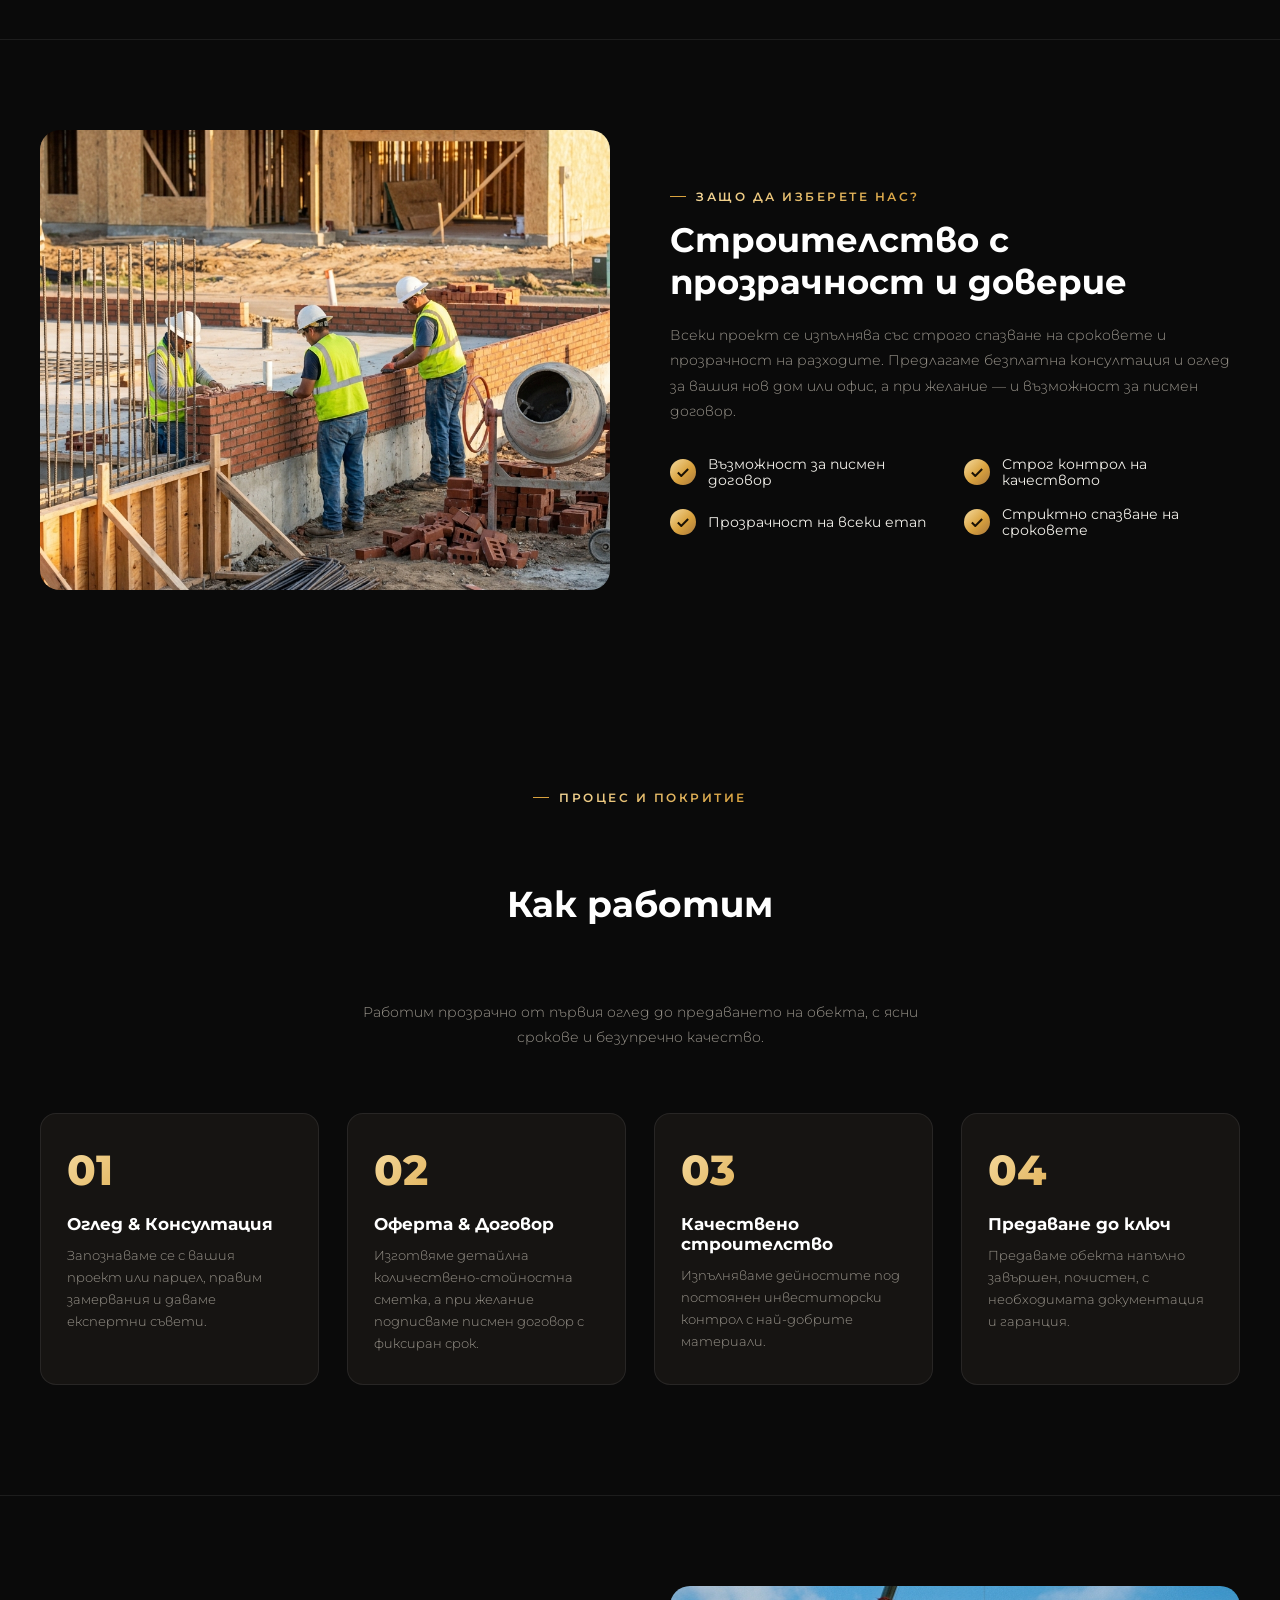
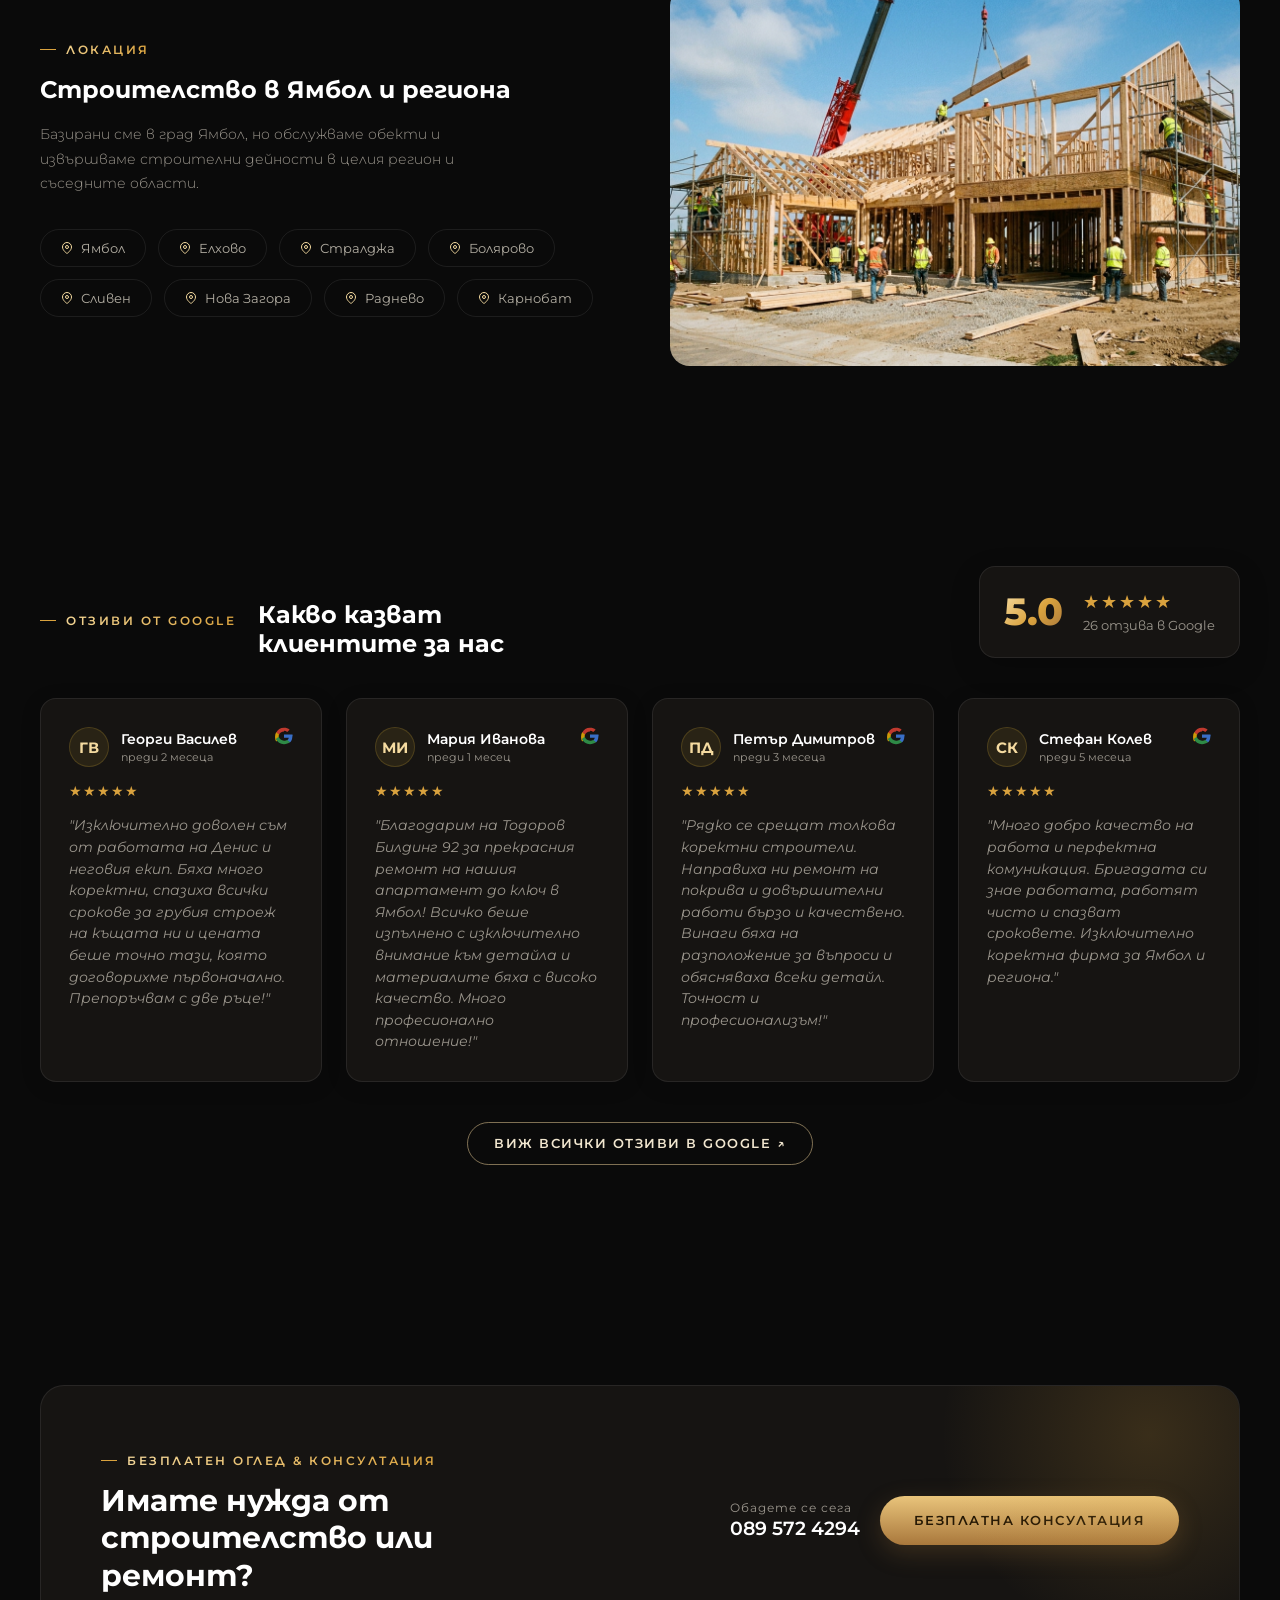
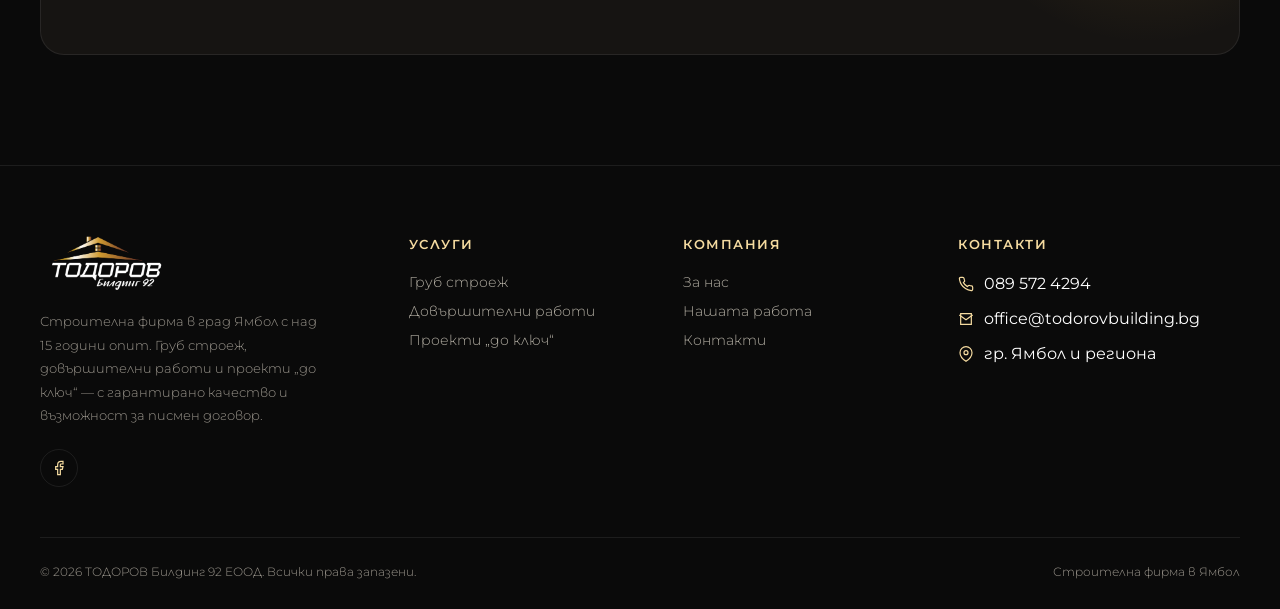
==== commit 96a3069a: "Update Google reviews to 26, replace homepage gallery with Google reviews, rename Gallery to Our Wor" ====
--- a/index.html
+++ b/index.html
@@ -33,7 +33,7 @@
         </div>
       </li>
       <li><a href="about.html">За нас</a></li>
-      <li><a href="gallery.html">Галерия</a></li>
+      <li><a href="gallery.html">Нашата работа</a></li>
       <li><a href="contact.html">Контакти</a></li>
     </ul>
 
@@ -57,7 +57,7 @@
     <a href="service-finishing-works.html" class="sub-link">— Довършителни работи</a>
     <a href="service-turnkey-projects.html" class="sub-link">— Проекти „до ключ“</a>
     <a href="about.html">За нас</a>
-    <a href="gallery.html">Галерия</a>
+    <a href="gallery.html">Нашата работа</a>
     <a href="contact.html">Контакти</a>
     <a href="tel:0895724294" class="btn-pill btn-gold" data-global-link="phone">Обадете се: <span data-global="phone">089 572 4294</span></a>
   </div>
@@ -88,7 +88,7 @@
         <div class="stars" data-edit="hero-rating-stars">★★★★★</div>
         <div>
           <div style="font-weight:600; font-size:13px;" data-edit="hero-rating-score">5.0 Оценка</div>
-          <div class="rating-text" data-edit="hero-rating-count">16 отзива</div>
+          <div class="rating-text" data-edit="hero-rating-count">26 отзива</div>
         </div>
       </div>
     </div>
@@ -101,7 +101,7 @@
       <div class="section-head-left">
         <h2 data-edit="services-title">Услуги,<br>които предлагаме</h2>
       </div>
-      <p class="section-desc" data-edit="services-desc">Предлагаме комплексни строителни услуги с гарантирано качество в град Ямбол и региона. Изберете професионализъм и опит над 15 години за вашия проект.</p>
+      <p class="section-desc" data-edit="services-desc">Предлагаме комплексни строителни услуги с гарантирано качество в гр. Ямбол и региона. Изберете професионализъм и опит над 15 г. за Вашия проект.</p>
     </div>
 
     <div class="service-grid" data-list="services">
@@ -225,35 +225,96 @@
   </div>
 </section>
 
-<section class="section-pad">
-  <div class="container">
-    <div class="section-head">
+<section class="section-pad reviews-section">
+  <div class="container">
+    <div class="reviews-header">
       <div class="section-head-left">
-        <h2 data-edit="gallery-title">Нашата<br>работа</h2>
-      </div>
-      <p class="section-desc" data-edit="gallery-desc">Примери за наши завършени обекти по строителство на сгради, довършителни работи и проекти „до ключ“ в Ямбол и региона.</p>
-    </div>
-
-    <div class="gallery-grid" data-list="gallery-preview">
-      <div class="gallery-item wide" data-item>
-        <img src="assets/service-rough.png" alt="Груб строеж" data-field="image">
-        <div class="gallery-caption"><span class="tag" data-field="tag">Груб строеж</span><span class="desc" data-field="desc">Процес на изграждане на основи и зидария</span></div>
-      </div>
-      <div class="gallery-item" data-item>
-        <img src="assets/service-finishing.png" alt="Довършителни дейности" data-field="image">
-        <div class="gallery-caption"><span class="tag" data-field="tag">Довършителни</span><span class="desc">Прецизни вътрешни довършителни работи</span></div>
-      </div>
-      <div class="gallery-item" data-item>
-        <img src="assets/service-turnkey.png" alt="Проекти до ключ" data-field="image">
-        <div class="gallery-caption"><span class="tag" data-field="tag">До ключ</span><span class="desc">Завършени модерни жилищни обекти</span></div>
-      </div>
-      <div class="gallery-item wide" data-item>
-        <img src="assets/gallery-wide.png" alt="Завършен обект" data-field="image">
-        <div class="gallery-caption"><span class="tag" data-field="tag">Завършен обект</span><span class="desc">Строителна площадка в региона на Ямбол</span></div>
-      </div>
-    </div>
-    <div style="text-align:center; margin-top:40px;">
-      <a href="gallery.html" class="btn-pill btn-outline">Виж цялата галерия</a>
+        <span class="eyebrow" data-edit="reviews-eyebrow">Отзиви от Google</span>
+        <h2 data-edit="reviews-title">Какво казват<br>клиентите за нас</h2>
+      </div>
+      <div class="rating-summary-card">
+        <div class="rating-summary-num">5.0</div>
+        <div class="rating-summary-details">
+          <div class="stars">★★★★★</div>
+          <div class="count" data-edit="reviews-summary-count">26 отзива в Google</div>
+        </div>
+      </div>
+    </div>
+
+    <div class="reviews-grid" data-list="reviews">
+      
+      <div class="review-card" data-item>
+        <div>
+          <div class="review-card-top">
+            <div class="reviewer-info">
+              <div class="reviewer-avatar" data-field="avatar">ГВ</div>
+              <div>
+                <div class="reviewer-name" data-field="name">Георги Василев</div>
+                <div class="review-date" data-field="date">преди 2 месеца</div>
+              </div>
+            </div>
+            <svg class="google-icon-badge" viewBox="0 0 24 24" width="18" height="18"><path fill="#EA4335" d="M12 5.04c1.65 0 3.12.57 4.29 1.69l3.21-3.21C17.55 1.76 14.99 1 12 1 7.37 1 3.42 3.66 1.47 7.56l3.85 2.99c.9-2.7 3.4-4.51 6.68-4.51z"/><path fill="#4285F4" d="M23.49 12.27c0-.81-.07-1.59-.2-2.34H12v4.44h6.44c-.28 1.48-1.12 2.73-2.38 3.58l3.69 2.87c2.16-1.99 3.4-4.92 3.4-8.55z"/><path fill="#FBBC05" d="M5.32 14.45c-.23-.69-.36-1.43-.36-2.2s.13-1.51.36-2.2L1.47 7.06C.53 8.94 0 11.04 0 13.25c0 2.21.53 4.31 1.47 6.19l3.85-2.99z"/><path fill="#34A853" d="M12 23c3.24 0 5.95-1.07 7.94-2.91l-3.69-2.87c-1.02.68-2.33 1.09-4.25 1.09-3.28 0-6.08-2.21-7.07-5.21L1.08 16.1C3.03 20.01 6.98 23 12 23z"/></svg>
+          </div>
+          <div class="review-stars">★★★★★</div>
+          <p class="review-text" data-field="text">"Изключително доволен съм от работата на Денис и неговия екип. Бяха много коректни, спазиха всички срокове за грубия строеж на къщата ни и цената беше точно тази, която договорихме първоначално. Препоръчвам с две ръце!"</p>
+        </div>
+      </div>
+
+      <div class="review-card" data-item>
+        <div>
+          <div class="review-card-top">
+            <div class="reviewer-info">
+              <div class="reviewer-avatar" data-field="avatar">МИ</div>
+              <div>
+                <div class="reviewer-name" data-field="name">Мария Иванова</div>
+                <div class="review-date" data-field="date">преди 1 месец</div>
+              </div>
+            </div>
+            <svg class="google-icon-badge" viewBox="0 0 24 24" width="18" height="18"><path fill="#EA4335" d="M12 5.04c1.65 0 3.12.57 4.29 1.69l3.21-3.21C17.55 1.76 14.99 1 12 1 7.37 1 3.42 3.66 1.47 7.56l3.85 2.99c.9-2.7 3.4-4.51 6.68-4.51z"/><path fill="#4285F4" d="M23.49 12.27c0-.81-.07-1.59-.2-2.34H12v4.44h6.44c-.28 1.48-1.12 2.73-2.38 3.58l3.69 2.87c2.16-1.99 3.4-4.92 3.4-8.55z"/><path fill="#FBBC05" d="M5.32 14.45c-.23-.69-.36-1.43-.36-2.2s.13-1.51.36-2.2L1.47 7.06C.53 8.94 0 11.04 0 13.25c0 2.21.53 4.31 1.47 6.19l3.85-2.99z"/><path fill="#34A853" d="M12 23c3.24 0 5.95-1.07 7.94-2.91l-3.69-2.87c-1.02.68-2.33 1.09-4.25 1.09-3.28 0-6.08-2.21-7.07-5.21L1.08 16.1C3.03 20.01 6.98 23 12 23z"/></svg>
+          </div>
+          <div class="review-stars">★★★★★</div>
+          <p class="review-text" data-field="text">"Благодарим на Тодоров Билдинг 92 за прекрасния ремонт на нашия апартамент до ключ в Ямбол! Всичко беше изпълнено с изключително внимание към детайла и материалите бяха с високо качество. Много професионално отношение!"</p>
+        </div>
+      </div>
+
+      <div class="review-card" data-item>
+        <div>
+          <div class="review-card-top">
+            <div class="reviewer-info">
+              <div class="reviewer-avatar" data-field="avatar">ПД</div>
+              <div>
+                <div class="reviewer-name" data-field="name">Петър Димитров</div>
+                <div class="review-date" data-field="date">преди 3 месеца</div>
+              </div>
+            </div>
+            <svg class="google-icon-badge" viewBox="0 0 24 24" width="18" height="18"><path fill="#EA4335" d="M12 5.04c1.65 0 3.12.57 4.29 1.69l3.21-3.21C17.55 1.76 14.99 1 12 1 7.37 1 3.42 3.66 1.47 7.56l3.85 2.99c.9-2.7 3.4-4.51 6.68-4.51z"/><path fill="#4285F4" d="M23.49 12.27c0-.81-.07-1.59-.2-2.34H12v4.44h6.44c-.28 1.48-1.12 2.73-2.38 3.58l3.69 2.87c2.16-1.99 3.4-4.92 3.4-8.55z"/><path fill="#FBBC05" d="M5.32 14.45c-.23-.69-.36-1.43-.36-2.2s.13-1.51.36-2.2L1.47 7.06C.53 8.94 0 11.04 0 13.25c0 2.21.53 4.31 1.47 6.19l3.85-2.99z"/><path fill="#34A853" d="M12 23c3.24 0 5.95-1.07 7.94-2.91l-3.69-2.87c-1.02.68-2.33 1.09-4.25 1.09-3.28 0-6.08-2.21-7.07-5.21L1.08 16.1C3.03 20.01 6.98 23 12 23z"/></svg>
+          </div>
+          <div class="review-stars">★★★★★</div>
+          <p class="review-text" data-field="text">"Рядко се срещат толкова коректни строители. Направиха ни ремонт на покрива и довършителни работи бързо и качествено. Винаги бяха на разположение за въпроси и обясняваха всеки детайл. Точност и професионализъм!"</p>
+        </div>
+      </div>
+
+      <div class="review-card" data-item>
+        <div>
+          <div class="review-card-top">
+            <div class="reviewer-info">
+              <div class="reviewer-avatar" data-field="avatar">СК</div>
+              <div>
+                <div class="reviewer-name" data-field="name">Стефан Колев</div>
+                <div class="review-date" data-field="date">преди 5 месеца</div>
+              </div>
+            </div>
+            <svg class="google-icon-badge" viewBox="0 0 24 24" width="18" height="18"><path fill="#EA4335" d="M12 5.04c1.65 0 3.12.57 4.29 1.69l3.21-3.21C17.55 1.76 14.99 1 12 1 7.37 1 3.42 3.66 1.47 7.56l3.85 2.99c.9-2.7 3.4-4.51 6.68-4.51z"/><path fill="#4285F4" d="M23.49 12.27c0-.81-.07-1.59-.2-2.34H12v4.44h6.44c-.28 1.48-1.12 2.73-2.38 3.58l3.69 2.87c2.16-1.99 3.4-4.92 3.4-8.55z"/><path fill="#FBBC05" d="M5.32 14.45c-.23-.69-.36-1.43-.36-2.2s.13-1.51.36-2.2L1.47 7.06C.53 8.94 0 11.04 0 13.25c0 2.21.53 4.31 1.47 6.19l3.85-2.99z"/><path fill="#34A853" d="M12 23c3.24 0 5.95-1.07 7.94-2.91l-3.69-2.87c-1.02.68-2.33 1.09-4.25 1.09-3.28 0-6.08-2.21-7.07-5.21L1.08 16.1C3.03 20.01 6.98 23 12 23z"/></svg>
+          </div>
+          <div class="review-stars">★★★★★</div>
+          <p class="review-text" data-field="text">"Много добро качество на работа и перфектна комуникация. Бригадата си знае работата, работят чисто и спазват сроковете. Изключително коректна фирма за Ямбол и региона."</p>
+        </div>
+      </div>
+
+    </div>
+
+    <div style="text-align:center;">
+      <a href="https://www.google.com/maps/place/%D0%A2%D0%9E%D0%94%D0%9E%D0%A0%D0%9E%D0%92+%D0%91%D0%B8%D0%BB%D0%B4%D0%B8%D0%BD%D0%B3+92+%D0%95%D0%9E%D0%9E%D0%94/@42.4782528,25.4525556,9z/data=!4m12!1m2!2m1!1stodorov+bild!3m8!1s0x4b76ab1ee6c64b13:0xc305ddd144f406e6!8m2!3d42.4782528!4d26.5072431!9m1!1b1!15sCgx0b2Rvcm92IGJpbGSSARRjb25zdHJ1Y3Rpb25fY29tcGFueeABAA!16s%2Fg%2F11xlcfg4t8?entry=ttu" target="_blank" rel="noopener" class="btn-pill btn-outline">Виж всички отзиви в Google ↗</a>
     </div>
   </div>
 </section>
@@ -300,7 +361,7 @@
         <h4>Компания</h4>
         <ul>
           <li><a href="about.html">За нас</a></li>
-          <li><a href="gallery.html">Галерия</a></li>
+          <li><a href="gallery.html">Нашата работа</a></li>
           <li><a href="contact.html">Контакти</a></li>
         </ul>
       </div>
--- a/style.css
+++ b/style.css
@@ -954,3 +954,206 @@
   .stat-row { grid-template-columns: 1fr; }
   .cta-banner h2 { font-size: 24px; }
 }
+
+/* ---------- Reviews Section ---------- */
+.reviews-section {
+  background: radial-gradient(circle at 80% 20%, rgba(212, 175, 55, 0.05) 0%, transparent 50%),
+              radial-gradient(circle at 20% 80%, rgba(212, 175, 55, 0.03) 0%, transparent 50%),
+              var(--bg-dark);
+  position: relative;
+}
+
+.reviews-header {
+  display: flex;
+  justify-content: space-between;
+  align-items: flex-end;
+  margin-bottom: 40px;
+  gap: 30px;
+}
+
+@media (max-width: 768px) {
+  .reviews-header {
+    flex-direction: column;
+    align-items: flex-start;
+    gap: 15px;
+  }
+}
+
+.rating-summary-card {
+  background: var(--bg-card);
+  border: 1px solid var(--line);
+  backdrop-filter: blur(16px);
+  border-radius: 16px;
+  padding: 24px;
+  display: flex;
+  align-items: center;
+  gap: 20px;
+  box-shadow: 0 10px 30px rgba(0, 0, 0, 0.2);
+}
+
+.rating-summary-num {
+  font-family: 'Montserrat', sans-serif;
+  font-size: 38px;
+  font-weight: 800;
+  background: var(--gold-grad);
+  -webkit-background-clip: text;
+  background-clip: text;
+  color: transparent;
+  line-height: 1;
+}
+
+.rating-summary-details .stars {
+  color: var(--gold-2);
+  font-size: 18px;
+  letter-spacing: 2px;
+  margin-bottom: 4px;
+}
+
+.rating-summary-details .count {
+  font-size: 13px;
+  color: var(--text-muted);
+}
+
+.reviews-grid {
+  display: grid;
+  grid-template-columns: repeat(auto-fit, minmax(280px, 1fr));
+  gap: 24px;
+  margin-bottom: 40px;
+}
+
+.review-card {
+  background: var(--bg-card);
+  border: 1px solid var(--line);
+  border-radius: 16px;
+  padding: 28px;
+  position: relative;
+  display: flex;
+  flex-direction: column;
+  justify-content: space-between;
+  transition: transform 0.3s ease, border-color 0.3s ease;
+  box-shadow: 0 4px 20px rgba(0, 0, 0, 0.15);
+}
+
+.review-card:hover {
+  transform: translateY(-5px);
+  border-color: rgba(212, 175, 55, 0.2);
+}
+
+.review-card-top {
+  display: flex;
+  justify-content: space-between;
+  align-items: flex-start;
+  margin-bottom: 15px;
+}
+
+.reviewer-info {
+  display: flex;
+  align-items: center;
+  gap: 12px;
+}
+
+.reviewer-avatar {
+  width: 40px;
+  height: 40px;
+  background: rgba(212, 175, 55, 0.1);
+  border: 1px solid rgba(212, 175, 55, 0.2);
+  border-radius: 50%;
+  display: flex;
+  align-items: center;
+  justify-content: center;
+  font-family: 'Montserrat', sans-serif;
+  font-weight: 700;
+  color: var(--gold-1);
+  font-size: 15px;
+}
+
+.reviewer-name {
+  font-weight: 600;
+  font-size: 14px;
+  color: #fff;
+  margin-bottom: 2px;
+}
+
+.review-date {
+  font-size: 11px;
+  color: var(--text-muted);
+}
+
+.google-icon-badge {
+  width: 18px;
+  height: 18px;
+  opacity: 0.8;
+}
+
+.review-stars {
+  color: var(--gold-2);
+  font-size: 14px;
+  letter-spacing: 1px;
+  margin-bottom: 15px;
+}
+
+.review-text {
+  font-size: 13.5px;
+  line-height: 1.6;
+  color: var(--text-muted);
+  font-style: italic;
+  flex-grow: 1;
+}
+
+/* ---------- Before/After split image gallery cards ---------- */
+.gallery-item .split-images {
+  display: flex;
+  width: 100%;
+  height: 100%;
+  overflow: hidden;
+  position: relative;
+}
+
+.gallery-item .split-img-box {
+  flex: 1;
+  position: relative;
+  height: 100%;
+  overflow: hidden;
+}
+
+.gallery-item .split-img-box:first-child {
+  border-right: 2px solid var(--bg-dark);
+}
+
+.gallery-item .split-img-box img {
+  width: 100%;
+  height: 100%;
+  object-fit: cover;
+  transition: transform 0.5s ease;
+}
+
+.gallery-item .split-img-box:hover img {
+  transform: scale(1.05);
+}
+
+.gallery-item .split-label {
+  position: absolute;
+  top: 15px;
+  background: rgba(11, 15, 25, 0.85);
+  backdrop-filter: blur(4px);
+  color: #fff;
+  padding: 4px 10px;
+  border-radius: 4px;
+  font-size: 11px;
+  font-weight: 600;
+  text-transform: uppercase;
+  letter-spacing: 1px;
+  z-index: 5;
+  border: 1px solid rgba(255, 255, 255, 0.1);
+}
+
+.gallery-item .split-img-box:first-child .split-label {
+  left: 15px;
+}
+
+.gallery-item .split-img-box:last-child .split-label {
+  right: 15px;
+  background: rgba(212, 175, 55, 0.95);
+  color: var(--bg-dark);
+}
+
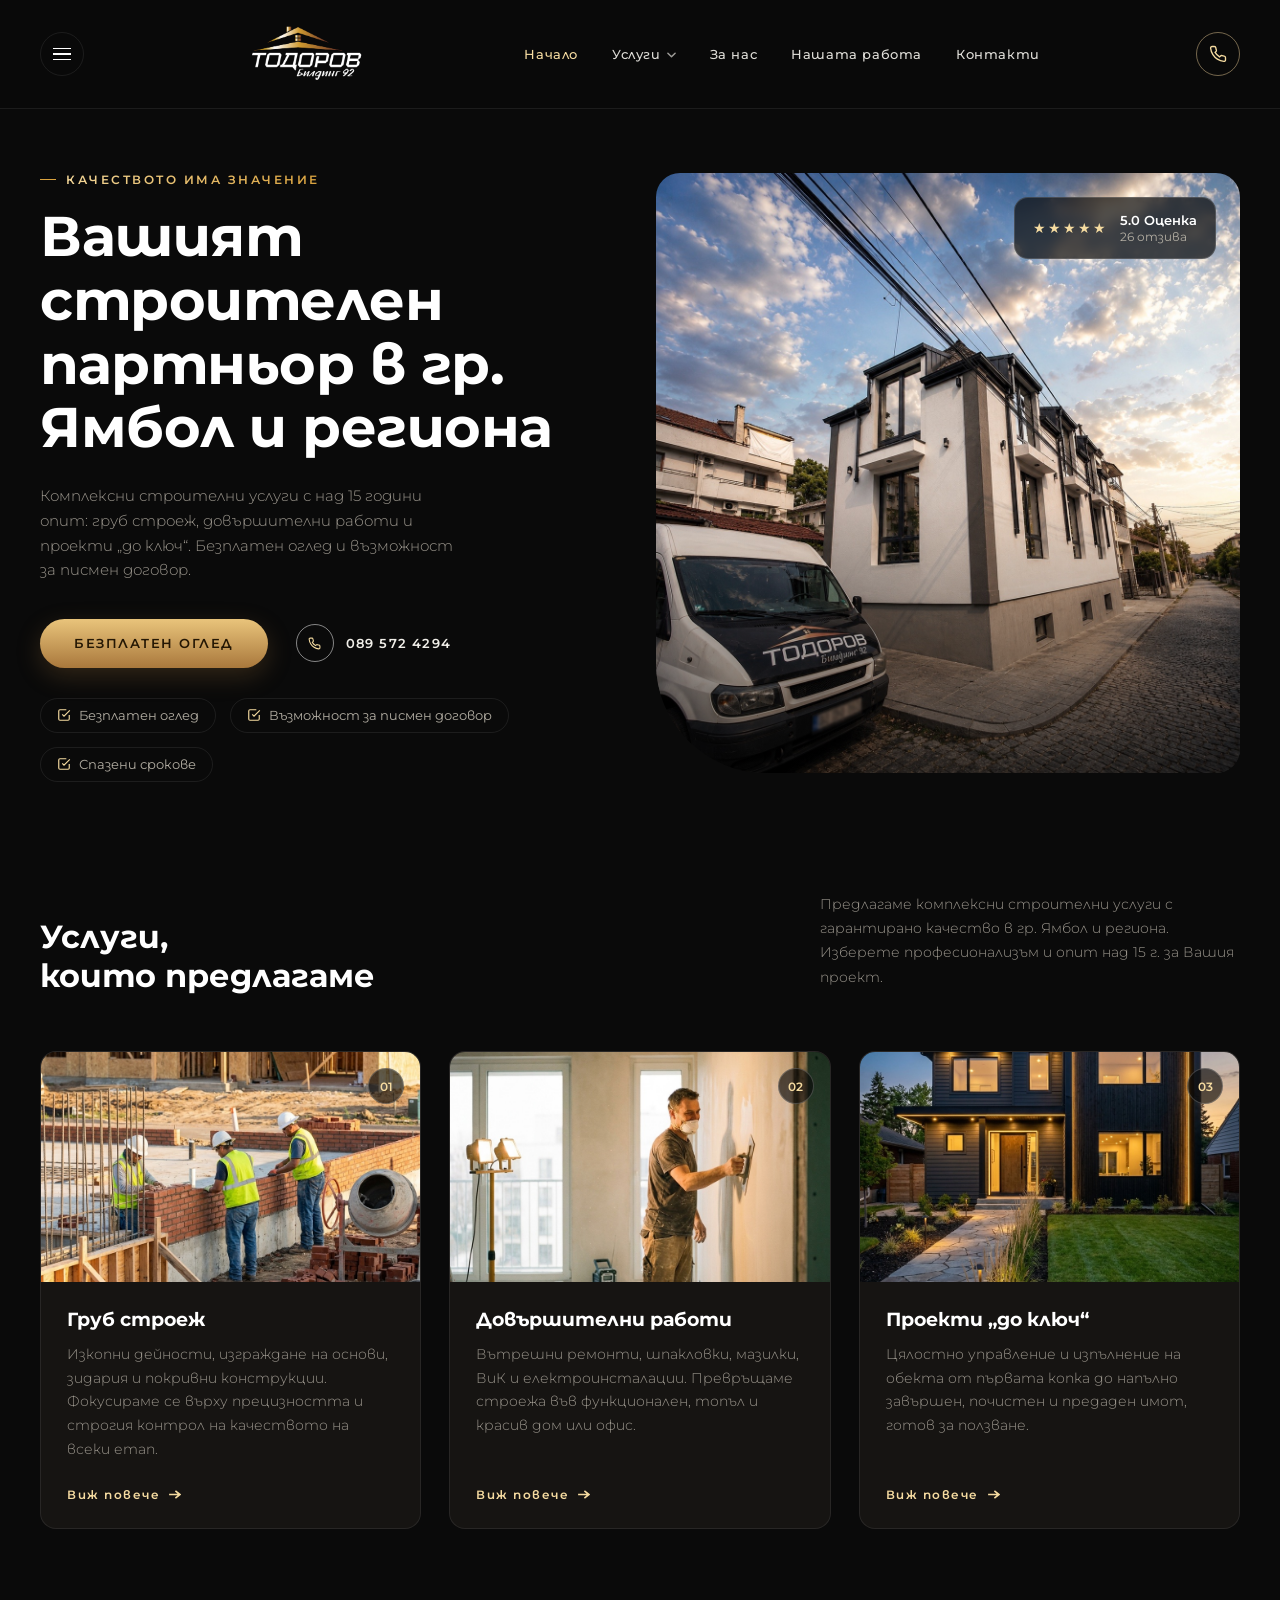
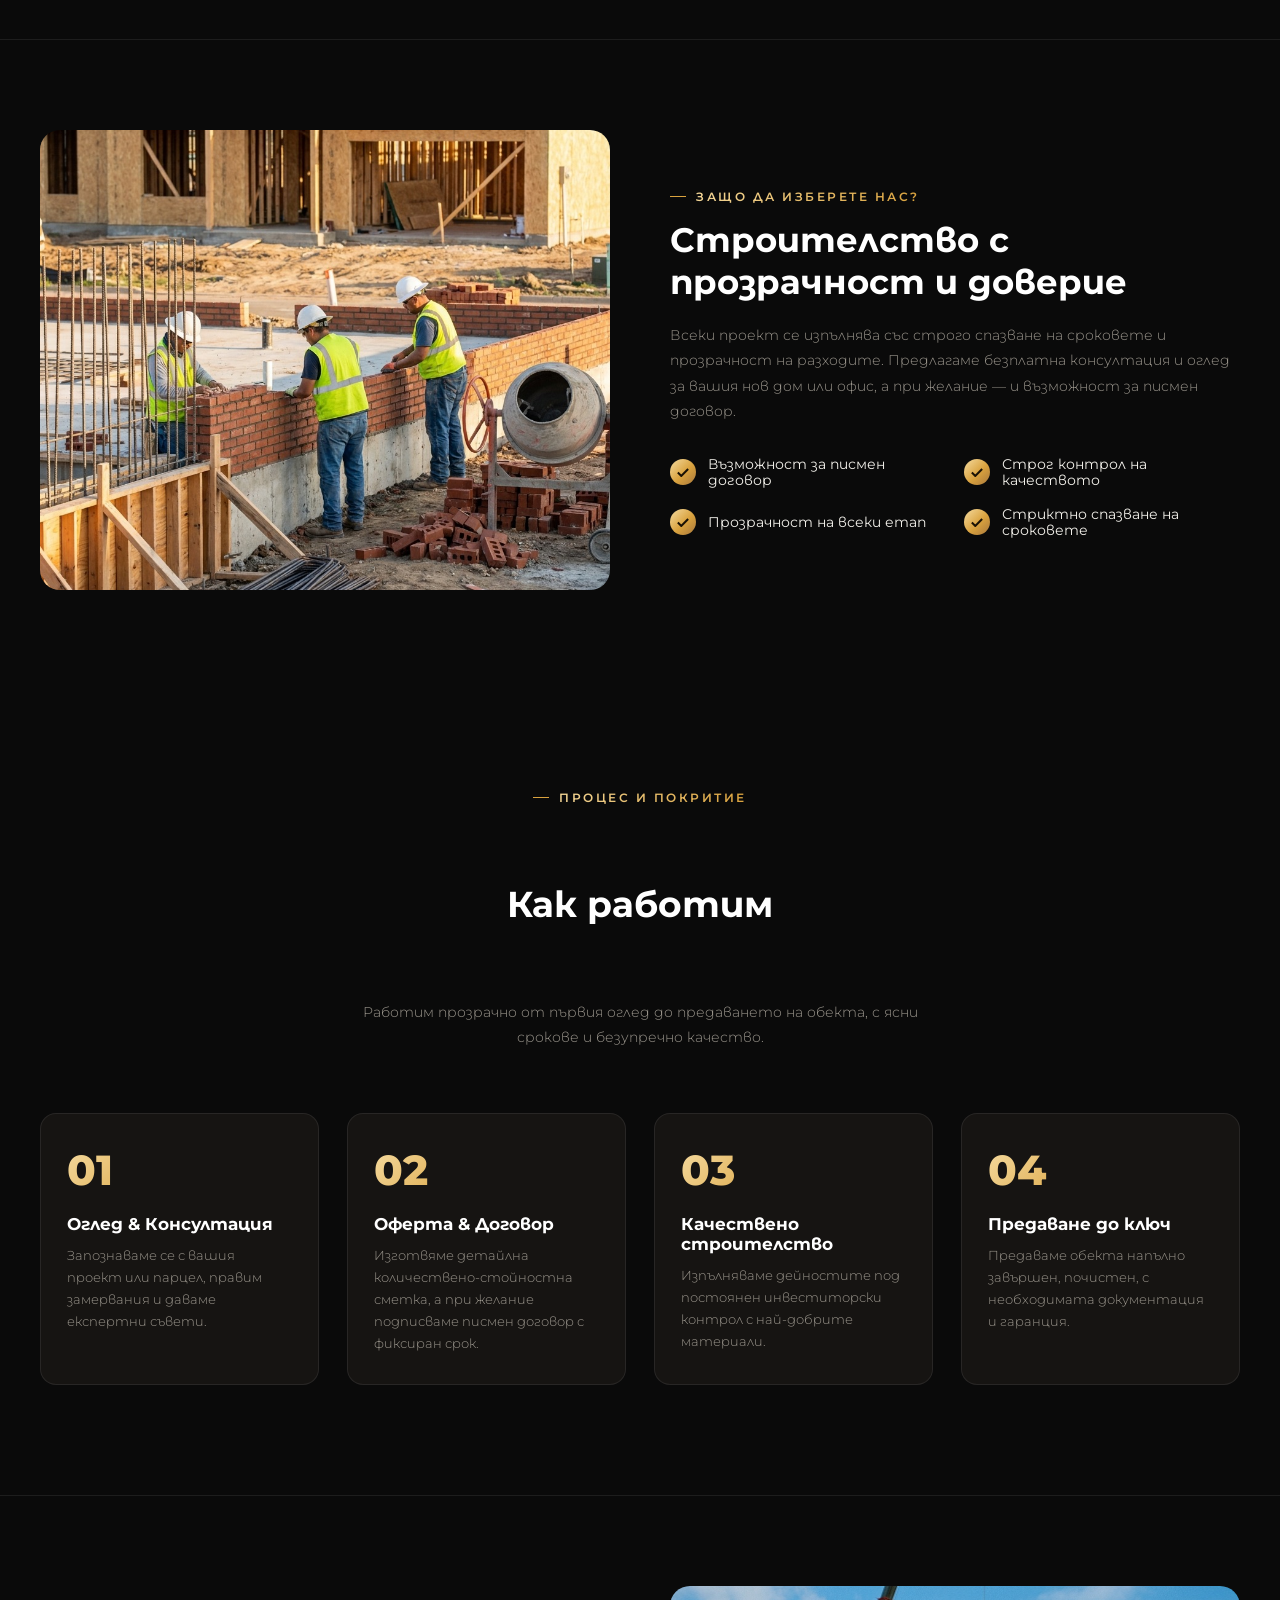
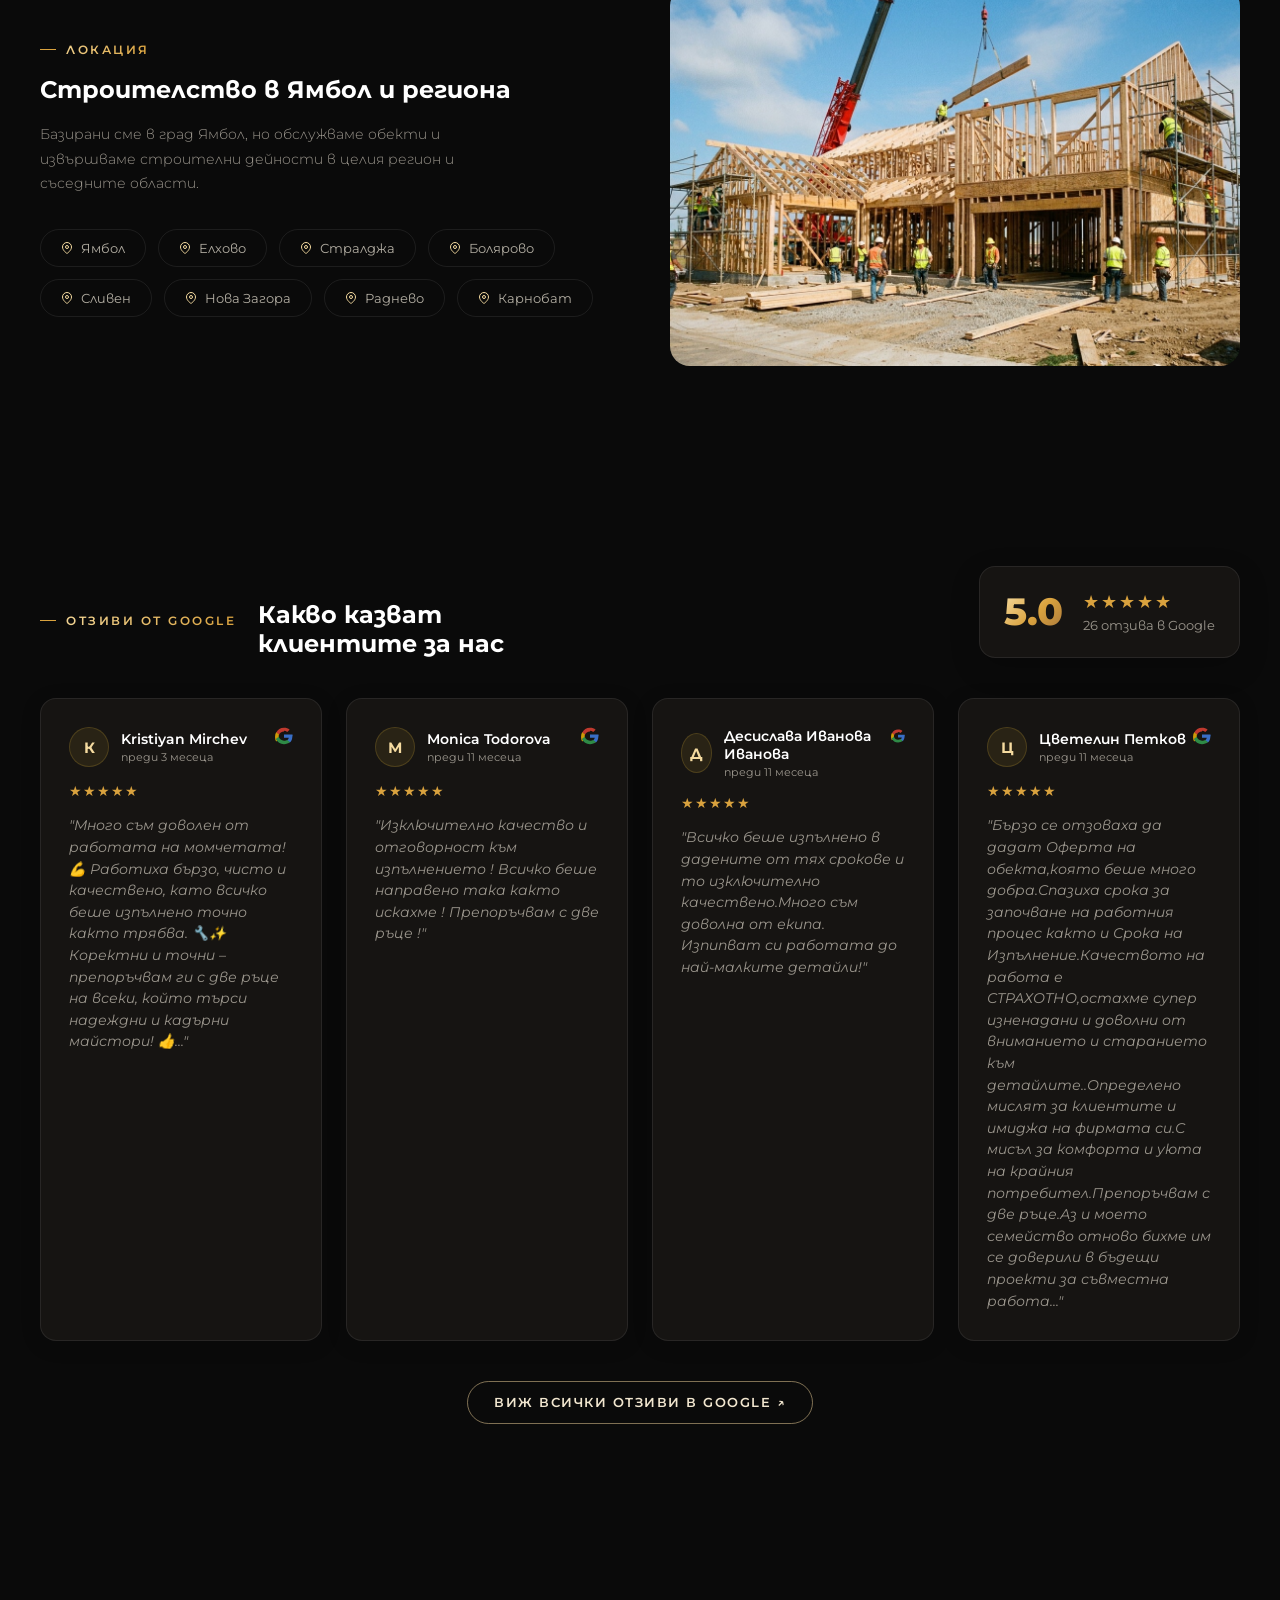
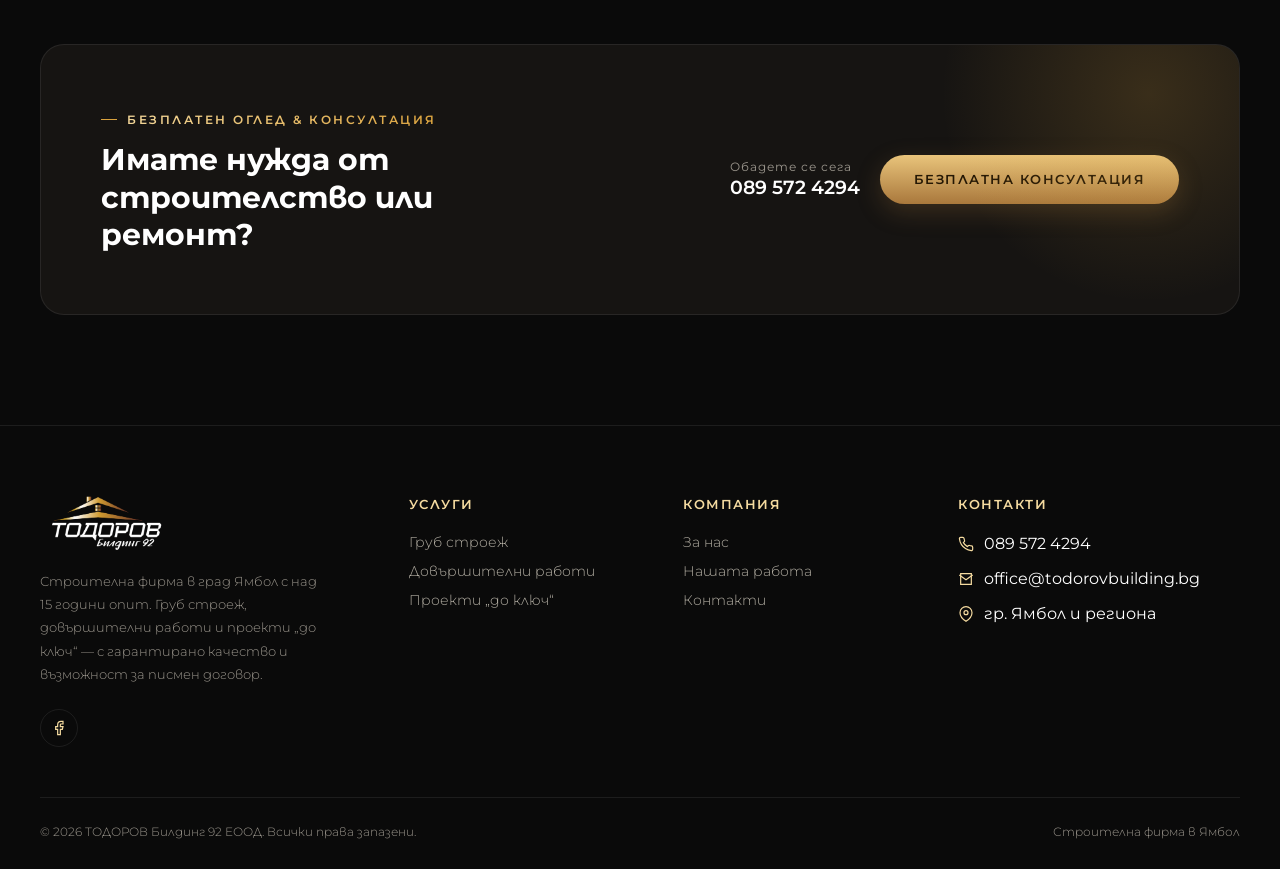
==== commit e8b22ff2: "feat: update homepage reviews with real Google reviews and apply performance optimizations" ====
--- a/index.html
+++ b/index.html
@@ -8,6 +8,7 @@
 <link rel="preconnect" href="https://fonts.googleapis.com">
 <link rel="preconnect" href="https://fonts.gstatic.com" crossorigin>
 <link href="https://fonts.googleapis.com/css2?family=Montserrat:ital,wght@0,300;0,400;0,500;0,600;0,700;0,800;1,400;1,500&display=swap" rel="stylesheet">
+<link rel="preload" as="image" href="assets/hero-real.jpg">
 <link rel="stylesheet" href="style.css">
 </head>
 <body>
@@ -83,7 +84,7 @@
       </div>
     </div>
     <div class="hero-media">
-      <img src="assets/hero-real.jpg" alt="Завършен обект на Тодоров Билдинг 92" data-edit="hero-image">
+      <img src="assets/hero-real.jpg" alt="Завършен обект на Тодоров Билдинг 92" data-edit="hero-image" fetchpriority="high" decoding="sync">
       <div class="hero-rating">
         <div class="stars" data-edit="hero-rating-stars">★★★★★</div>
         <div>
@@ -108,7 +109,7 @@
 
       <a href="service-rough-construction.html" class="service-card" data-item>
         <div class="service-photo">
-          <img src="assets/service-rough.png" alt="Груб строеж" data-field="image">
+          <img src="assets/service-rough.jpg" alt="Груб строеж" data-field="image" loading="lazy" decoding="async">
           <span class="service-num" data-field="num">01</span>
         </div>
         <div class="service-body">
@@ -120,7 +121,7 @@
 
       <a href="service-finishing-works.html" class="service-card" data-item>
         <div class="service-photo">
-          <img src="assets/service-finishing.png" alt="Довършителни работи" data-field="image">
+          <img src="assets/service-finishing.jpg" alt="Довършителни работи" data-field="image" loading="lazy" decoding="async">
           <span class="service-num" data-field="num">02</span>
         </div>
         <div class="service-body">
@@ -132,7 +133,7 @@
 
       <a href="service-turnkey-projects.html" class="service-card" data-item>
         <div class="service-photo">
-          <img src="assets/service-turnkey.png" alt="Проекти до ключ" data-field="image">
+          <img src="assets/service-turnkey.jpg" alt="Проекти до ключ" data-field="image" loading="lazy" decoding="async">
           <span class="service-num" data-field="num">03</span>
         </div>
         <div class="service-body">
@@ -150,7 +151,7 @@
   <div class="container">
     <div class="why-us">
       <div class="why-us-media">
-        <img src="assets/service-rough.png" alt="Строителство с договорна сигурност" data-edit="why-image">
+        <img src="assets/service-rough.jpg" alt="Строителство с договорна сигурност" data-edit="why-image" loading="lazy" decoding="async">
       </div>
       <div class="why-us-content">
         <span class="eyebrow" data-edit="why-eyebrow">Защо да изберете нас?</span>
@@ -219,7 +220,7 @@
         </div>
       </div>
       <div class="locations-media">
-        <img src="assets/gallery-wide.png" alt="Строителство в региона на Ямбол" data-edit="locations-image">
+        <img src="assets/gallery-wide.jpg" alt="Строителство в региона на Ямбол" data-edit="locations-image" loading="lazy" decoding="async">
       </div>
     </div>
   </div>
@@ -247,50 +248,16 @@
         <div>
           <div class="review-card-top">
             <div class="reviewer-info">
-              <div class="reviewer-avatar" data-field="avatar">ГВ</div>
+              <div class="reviewer-avatar" data-field="avatar">К</div>
               <div>
-                <div class="reviewer-name" data-field="name">Георги Василев</div>
-                <div class="review-date" data-field="date">преди 2 месеца</div>
-              </div>
-            </div>
-            <svg class="google-icon-badge" viewBox="0 0 24 24" width="18" height="18"><path fill="#EA4335" d="M12 5.04c1.65 0 3.12.57 4.29 1.69l3.21-3.21C17.55 1.76 14.99 1 12 1 7.37 1 3.42 3.66 1.47 7.56l3.85 2.99c.9-2.7 3.4-4.51 6.68-4.51z"/><path fill="#4285F4" d="M23.49 12.27c0-.81-.07-1.59-.2-2.34H12v4.44h6.44c-.28 1.48-1.12 2.73-2.38 3.58l3.69 2.87c2.16-1.99 3.4-4.92 3.4-8.55z"/><path fill="#FBBC05" d="M5.32 14.45c-.23-.69-.36-1.43-.36-2.2s.13-1.51.36-2.2L1.47 7.06C.53 8.94 0 11.04 0 13.25c0 2.21.53 4.31 1.47 6.19l3.85-2.99z"/><path fill="#34A853" d="M12 23c3.24 0 5.95-1.07 7.94-2.91l-3.69-2.87c-1.02.68-2.33 1.09-4.25 1.09-3.28 0-6.08-2.21-7.07-5.21L1.08 16.1C3.03 20.01 6.98 23 12 23z"/></svg>
-          </div>
-          <div class="review-stars">★★★★★</div>
-          <p class="review-text" data-field="text">"Изключително доволен съм от работата на Денис и неговия екип. Бяха много коректни, спазиха всички срокове за грубия строеж на къщата ни и цената беше точно тази, която договорихме първоначално. Препоръчвам с две ръце!"</p>
-        </div>
-      </div>
-
-      <div class="review-card" data-item>
-        <div>
-          <div class="review-card-top">
-            <div class="reviewer-info">
-              <div class="reviewer-avatar" data-field="avatar">МИ</div>
-              <div>
-                <div class="reviewer-name" data-field="name">Мария Иванова</div>
-                <div class="review-date" data-field="date">преди 1 месец</div>
-              </div>
-            </div>
-            <svg class="google-icon-badge" viewBox="0 0 24 24" width="18" height="18"><path fill="#EA4335" d="M12 5.04c1.65 0 3.12.57 4.29 1.69l3.21-3.21C17.55 1.76 14.99 1 12 1 7.37 1 3.42 3.66 1.47 7.56l3.85 2.99c.9-2.7 3.4-4.51 6.68-4.51z"/><path fill="#4285F4" d="M23.49 12.27c0-.81-.07-1.59-.2-2.34H12v4.44h6.44c-.28 1.48-1.12 2.73-2.38 3.58l3.69 2.87c2.16-1.99 3.4-4.92 3.4-8.55z"/><path fill="#FBBC05" d="M5.32 14.45c-.23-.69-.36-1.43-.36-2.2s.13-1.51.36-2.2L1.47 7.06C.53 8.94 0 11.04 0 13.25c0 2.21.53 4.31 1.47 6.19l3.85-2.99z"/><path fill="#34A853" d="M12 23c3.24 0 5.95-1.07 7.94-2.91l-3.69-2.87c-1.02.68-2.33 1.09-4.25 1.09-3.28 0-6.08-2.21-7.07-5.21L1.08 16.1C3.03 20.01 6.98 23 12 23z"/></svg>
-          </div>
-          <div class="review-stars">★★★★★</div>
-          <p class="review-text" data-field="text">"Благодарим на Тодоров Билдинг 92 за прекрасния ремонт на нашия апартамент до ключ в Ямбол! Всичко беше изпълнено с изключително внимание към детайла и материалите бяха с високо качество. Много професионално отношение!"</p>
-        </div>
-      </div>
-
-      <div class="review-card" data-item>
-        <div>
-          <div class="review-card-top">
-            <div class="reviewer-info">
-              <div class="reviewer-avatar" data-field="avatar">ПД</div>
-              <div>
-                <div class="reviewer-name" data-field="name">Петър Димитров</div>
+                <div class="reviewer-name" data-field="name">Kristiyan Mirchev</div>
                 <div class="review-date" data-field="date">преди 3 месеца</div>
               </div>
             </div>
             <svg class="google-icon-badge" viewBox="0 0 24 24" width="18" height="18"><path fill="#EA4335" d="M12 5.04c1.65 0 3.12.57 4.29 1.69l3.21-3.21C17.55 1.76 14.99 1 12 1 7.37 1 3.42 3.66 1.47 7.56l3.85 2.99c.9-2.7 3.4-4.51 6.68-4.51z"/><path fill="#4285F4" d="M23.49 12.27c0-.81-.07-1.59-.2-2.34H12v4.44h6.44c-.28 1.48-1.12 2.73-2.38 3.58l3.69 2.87c2.16-1.99 3.4-4.92 3.4-8.55z"/><path fill="#FBBC05" d="M5.32 14.45c-.23-.69-.36-1.43-.36-2.2s.13-1.51.36-2.2L1.47 7.06C.53 8.94 0 11.04 0 13.25c0 2.21.53 4.31 1.47 6.19l3.85-2.99z"/><path fill="#34A853" d="M12 23c3.24 0 5.95-1.07 7.94-2.91l-3.69-2.87c-1.02.68-2.33 1.09-4.25 1.09-3.28 0-6.08-2.21-7.07-5.21L1.08 16.1C3.03 20.01 6.98 23 12 23z"/></svg>
           </div>
           <div class="review-stars">★★★★★</div>
-          <p class="review-text" data-field="text">"Рядко се срещат толкова коректни строители. Направиха ни ремонт на покрива и довършителни работи бързо и качествено. Винаги бяха на разположение за въпроси и обясняваха всеки детайл. Точност и професионализъм!"</p>
+          <p class="review-text" data-field="text">"Много съм доволен от работата на момчетата! 💪 Работиха бързо, чисто и качествено, като всичко беше изпълнено точно както трябва. 🔧✨ Коректни и точни – препоръчвам ги с две ръце на всеки, който търси надеждни и кадърни майстори! 👍..."</p>
         </div>
       </div>
 
@@ -298,16 +265,50 @@
         <div>
           <div class="review-card-top">
             <div class="reviewer-info">
-              <div class="reviewer-avatar" data-field="avatar">СК</div>
+              <div class="reviewer-avatar" data-field="avatar">М</div>
               <div>
-                <div class="reviewer-name" data-field="name">Стефан Колев</div>
-                <div class="review-date" data-field="date">преди 5 месеца</div>
+                <div class="reviewer-name" data-field="name">Monica Todorova</div>
+                <div class="review-date" data-field="date">преди 11 месеца</div>
               </div>
             </div>
             <svg class="google-icon-badge" viewBox="0 0 24 24" width="18" height="18"><path fill="#EA4335" d="M12 5.04c1.65 0 3.12.57 4.29 1.69l3.21-3.21C17.55 1.76 14.99 1 12 1 7.37 1 3.42 3.66 1.47 7.56l3.85 2.99c.9-2.7 3.4-4.51 6.68-4.51z"/><path fill="#4285F4" d="M23.49 12.27c0-.81-.07-1.59-.2-2.34H12v4.44h6.44c-.28 1.48-1.12 2.73-2.38 3.58l3.69 2.87c2.16-1.99 3.4-4.92 3.4-8.55z"/><path fill="#FBBC05" d="M5.32 14.45c-.23-.69-.36-1.43-.36-2.2s.13-1.51.36-2.2L1.47 7.06C.53 8.94 0 11.04 0 13.25c0 2.21.53 4.31 1.47 6.19l3.85-2.99z"/><path fill="#34A853" d="M12 23c3.24 0 5.95-1.07 7.94-2.91l-3.69-2.87c-1.02.68-2.33 1.09-4.25 1.09-3.28 0-6.08-2.21-7.07-5.21L1.08 16.1C3.03 20.01 6.98 23 12 23z"/></svg>
           </div>
           <div class="review-stars">★★★★★</div>
-          <p class="review-text" data-field="text">"Много добро качество на работа и перфектна комуникация. Бригадата си знае работата, работят чисто и спазват сроковете. Изключително коректна фирма за Ямбол и региона."</p>
+          <p class="review-text" data-field="text">"Изключително качество и отговорност към изпълнението ! Всичко беше направено така както искахме ! Препоръчвам с две ръце !"</p>
+        </div>
+      </div>
+
+      <div class="review-card" data-item>
+        <div>
+          <div class="review-card-top">
+            <div class="reviewer-info">
+              <div class="reviewer-avatar" data-field="avatar">Д</div>
+              <div>
+                <div class="reviewer-name" data-field="name">Десислава Иванова Иванова</div>
+                <div class="review-date" data-field="date">преди 11 месеца</div>
+              </div>
+            </div>
+            <svg class="google-icon-badge" viewBox="0 0 24 24" width="18" height="18"><path fill="#EA4335" d="M12 5.04c1.65 0 3.12.57 4.29 1.69l3.21-3.21C17.55 1.76 14.99 1 12 1 7.37 1 3.42 3.66 1.47 7.56l3.85 2.99c.9-2.7 3.4-4.51 6.68-4.51z"/><path fill="#4285F4" d="M23.49 12.27c0-.81-.07-1.59-.2-2.34H12v4.44h6.44c-.28 1.48-1.12 2.73-2.38 3.58l3.69 2.87c2.16-1.99 3.4-4.92 3.4-8.55z"/><path fill="#FBBC05" d="M5.32 14.45c-.23-.69-.36-1.43-.36-2.2s.13-1.51.36-2.2L1.47 7.06C.53 8.94 0 11.04 0 13.25c0 2.21.53 4.31 1.47 6.19l3.85-2.99z"/><path fill="#34A853" d="M12 23c3.24 0 5.95-1.07 7.94-2.91l-3.69-2.87c-1.02.68-2.33 1.09-4.25 1.09-3.28 0-6.08-2.21-7.07-5.21L1.08 16.1C3.03 20.01 6.98 23 12 23z"/></svg>
+          </div>
+          <div class="review-stars">★★★★★</div>
+          <p class="review-text" data-field="text">"Всичко беше изпълнено в дадените от тях срокове и то изключително качествено.Много съм доволна от екипа. Изпипват си работата до най-малките детайли!"</p>
+        </div>
+      </div>
+
+      <div class="review-card" data-item>
+        <div>
+          <div class="review-card-top">
+            <div class="reviewer-info">
+              <div class="reviewer-avatar" data-field="avatar">Ц</div>
+              <div>
+                <div class="reviewer-name" data-field="name">Цветелин Петков</div>
+                <div class="review-date" data-field="date">преди 11 месеца</div>
+              </div>
+            </div>
+            <svg class="google-icon-badge" viewBox="0 0 24 24" width="18" height="18"><path fill="#EA4335" d="M12 5.04c1.65 0 3.12.57 4.29 1.69l3.21-3.21C17.55 1.76 14.99 1 12 1 7.37 1 3.42 3.66 1.47 7.56l3.85 2.99c.9-2.7 3.4-4.51 6.68-4.51z"/><path fill="#4285F4" d="M23.49 12.27c0-.81-.07-1.59-.2-2.34H12v4.44h6.44c-.28 1.48-1.12 2.73-2.38 3.58l3.69 2.87c2.16-1.99 3.4-4.92 3.4-8.55z"/><path fill="#FBBC05" d="M5.32 14.45c-.23-.69-.36-1.43-.36-2.2s.13-1.51.36-2.2L1.47 7.06C.53 8.94 0 11.04 0 13.25c0 2.21.53 4.31 1.47 6.19l3.85-2.99z"/><path fill="#34A853" d="M12 23c3.24 0 5.95-1.07 7.94-2.91l-3.69-2.87c-1.02.68-2.33 1.09-4.25 1.09-3.28 0-6.08-2.21-7.07-5.21L1.08 16.1C3.03 20.01 6.98 23 12 23z"/></svg>
+          </div>
+          <div class="review-stars">★★★★★</div>
+          <p class="review-text" data-field="text">"Бързо се отзоваха да дадат Оферта на обекта,която беше много добра.Спазиха срока за започване на работния процес както и Срока на Изпълнение.Качеството на работа е СТРАХОТНО,остахме супер изненадани и доволни от вниманието и старанието към детайлите..Определено мислят за клиентите и имиджа на фирмата си.С мисъл за комфорта и уюта на крайния потребител.Препоръчвам с две ръце.Аз и моето семейство отново бихме им се доверили в бъдещи проекти за съвместна работа..."</p>
         </div>
       </div>
 
@@ -342,7 +343,7 @@
     <div class="footer-grid">
       <div class="footer-brand">
         <a href="index.html" class="brand">
-          <img src="assets/logo.png" alt="ТОДОРОВ Билдинг 92" class="brand-logo-img">
+          <img src="assets/logo.png" alt="ТОДОРОВ Билдинг 92" class="brand-logo-img" loading="lazy" decoding="async">
         </a>
         <p data-edit="footer-about-text">Строителна фирма в град Ямбол с над 15 години опит. Груб строеж, довършителни работи и проекти „до ключ“ — с гарантирано качество и възможност за писмен договор.</p>
         <div class="footer-social">
